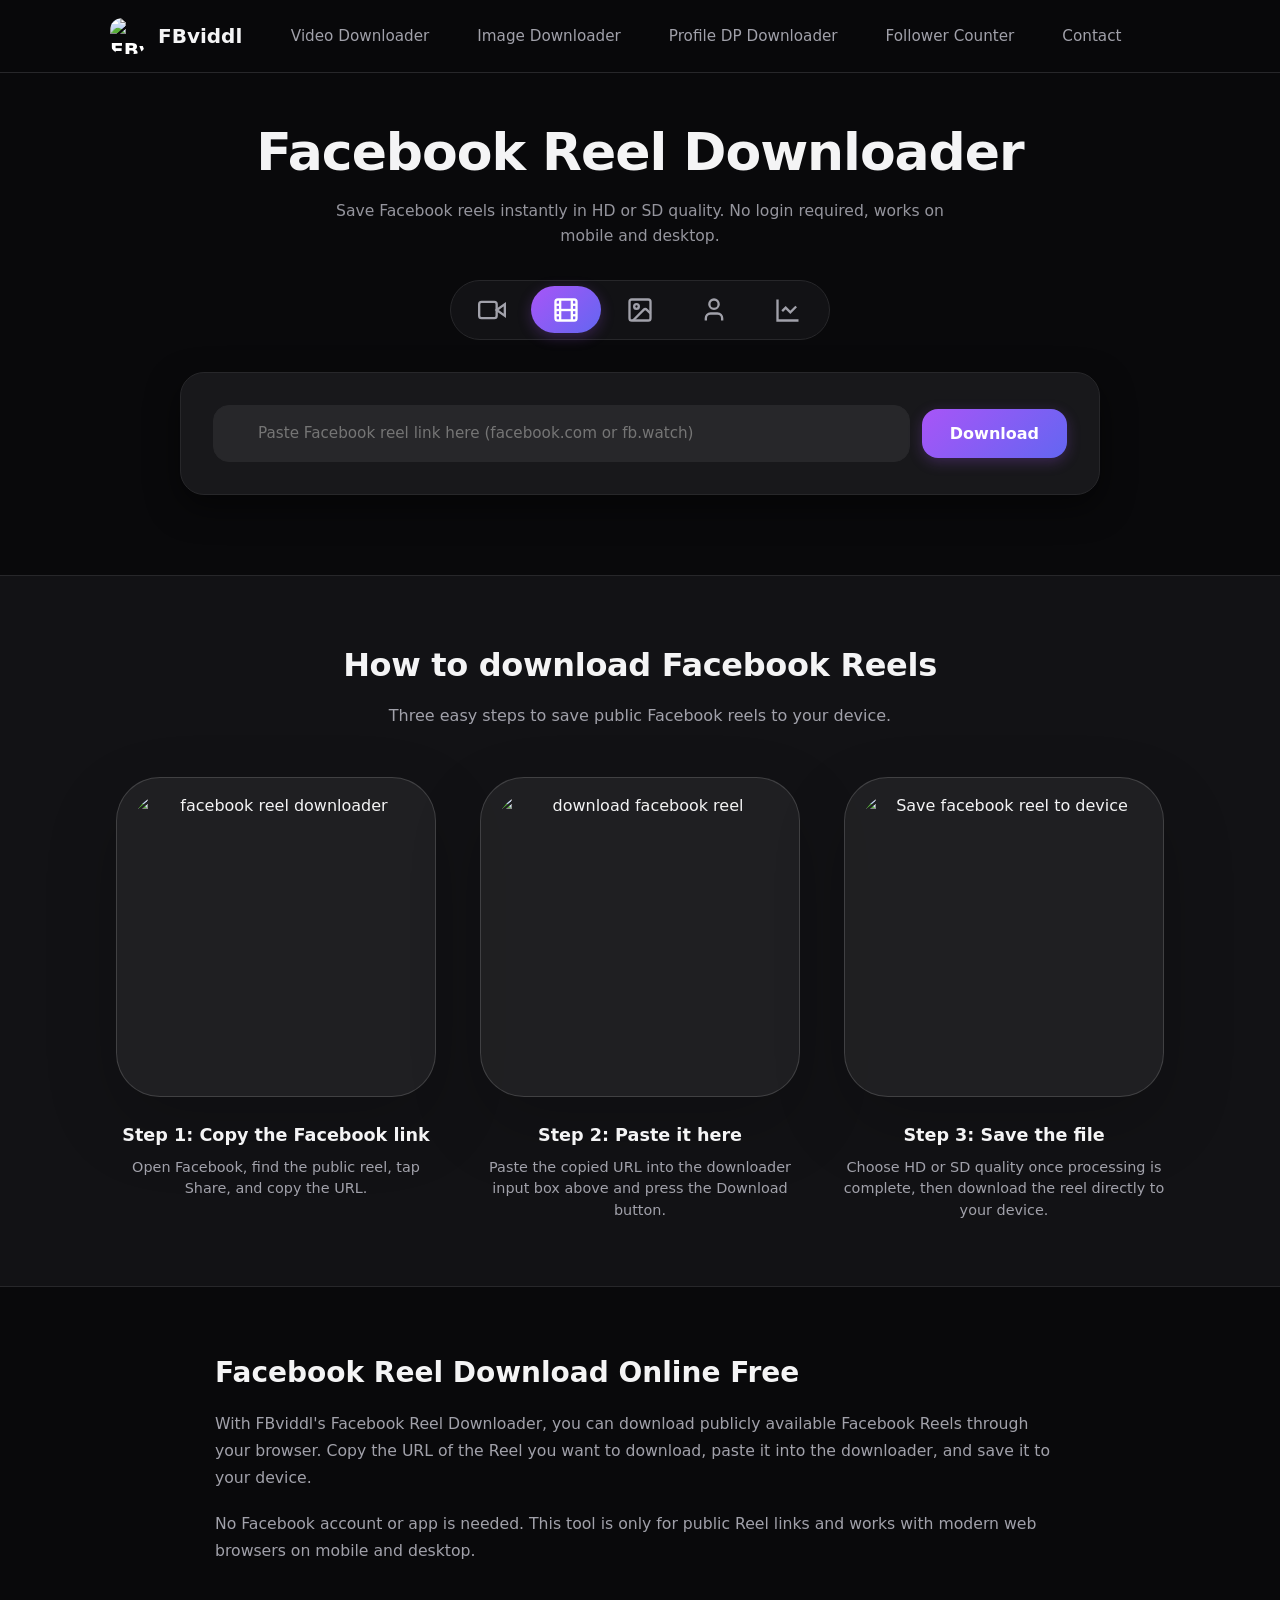
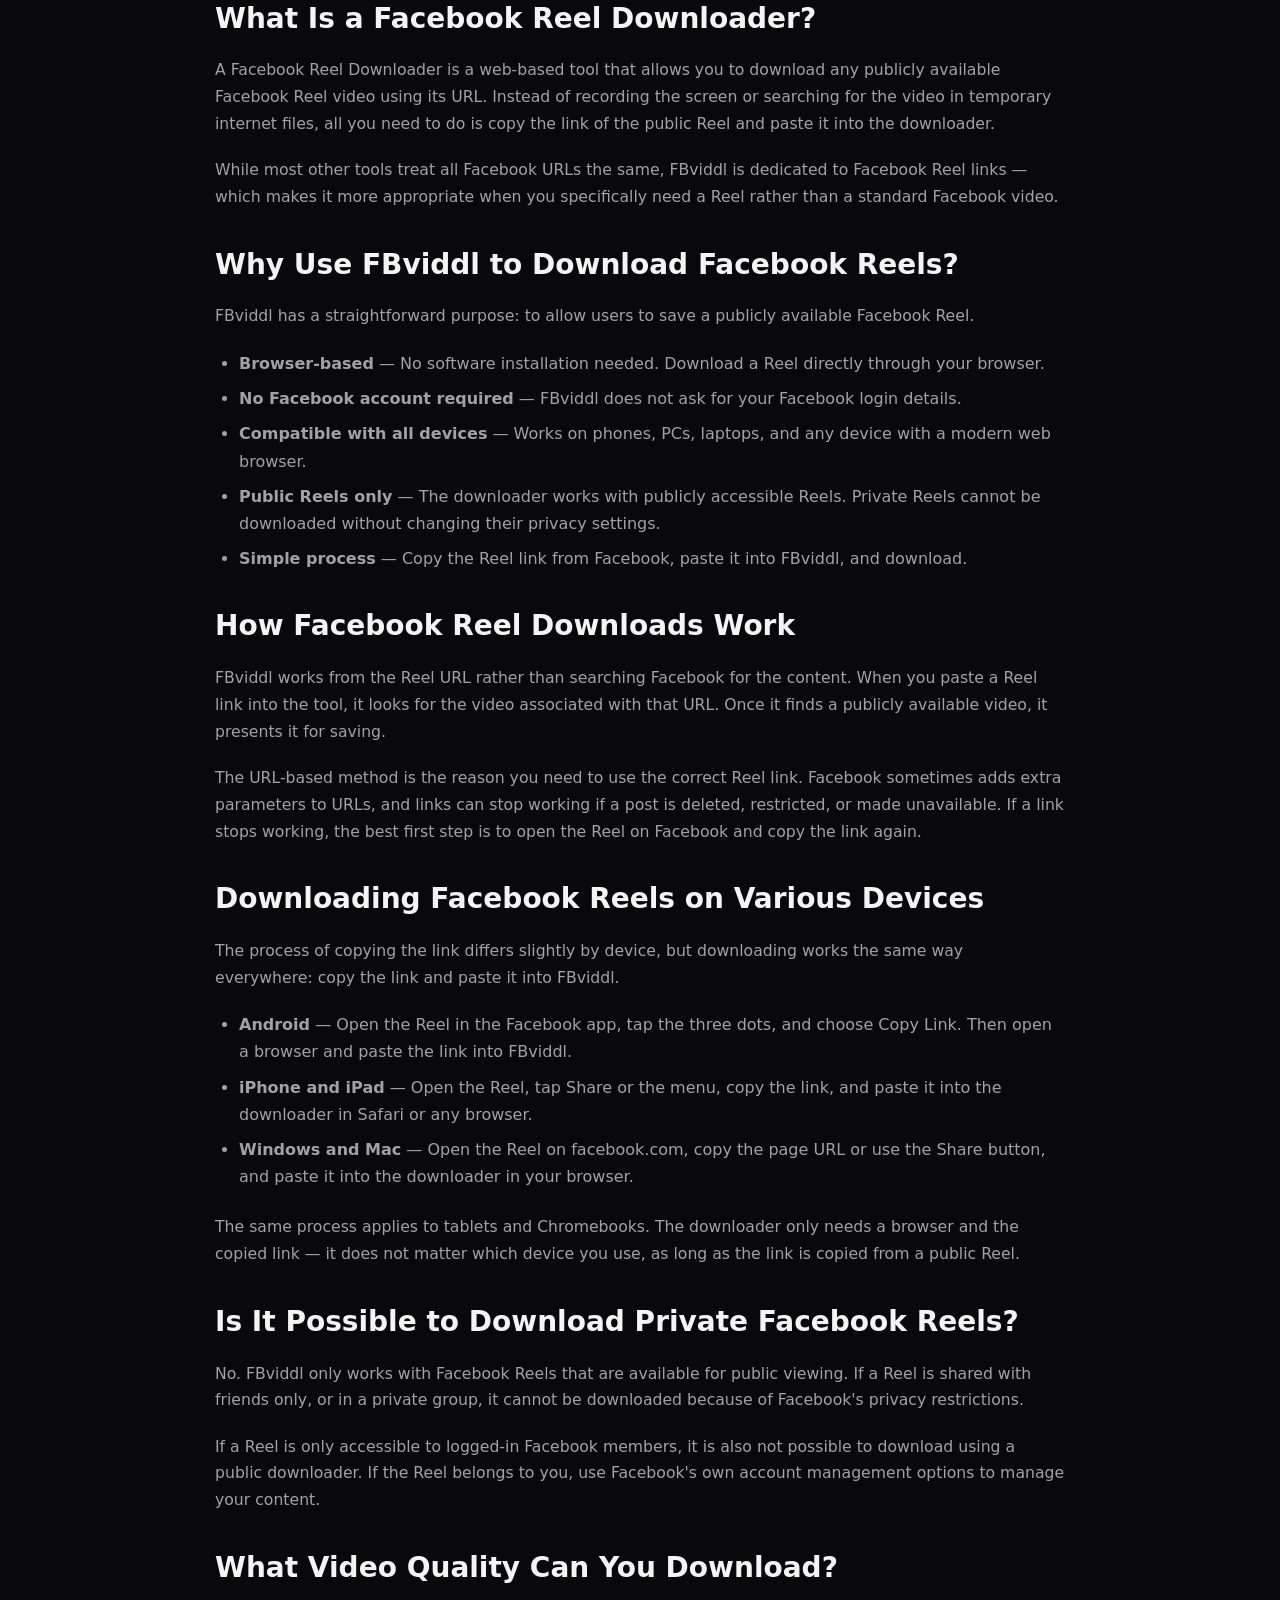
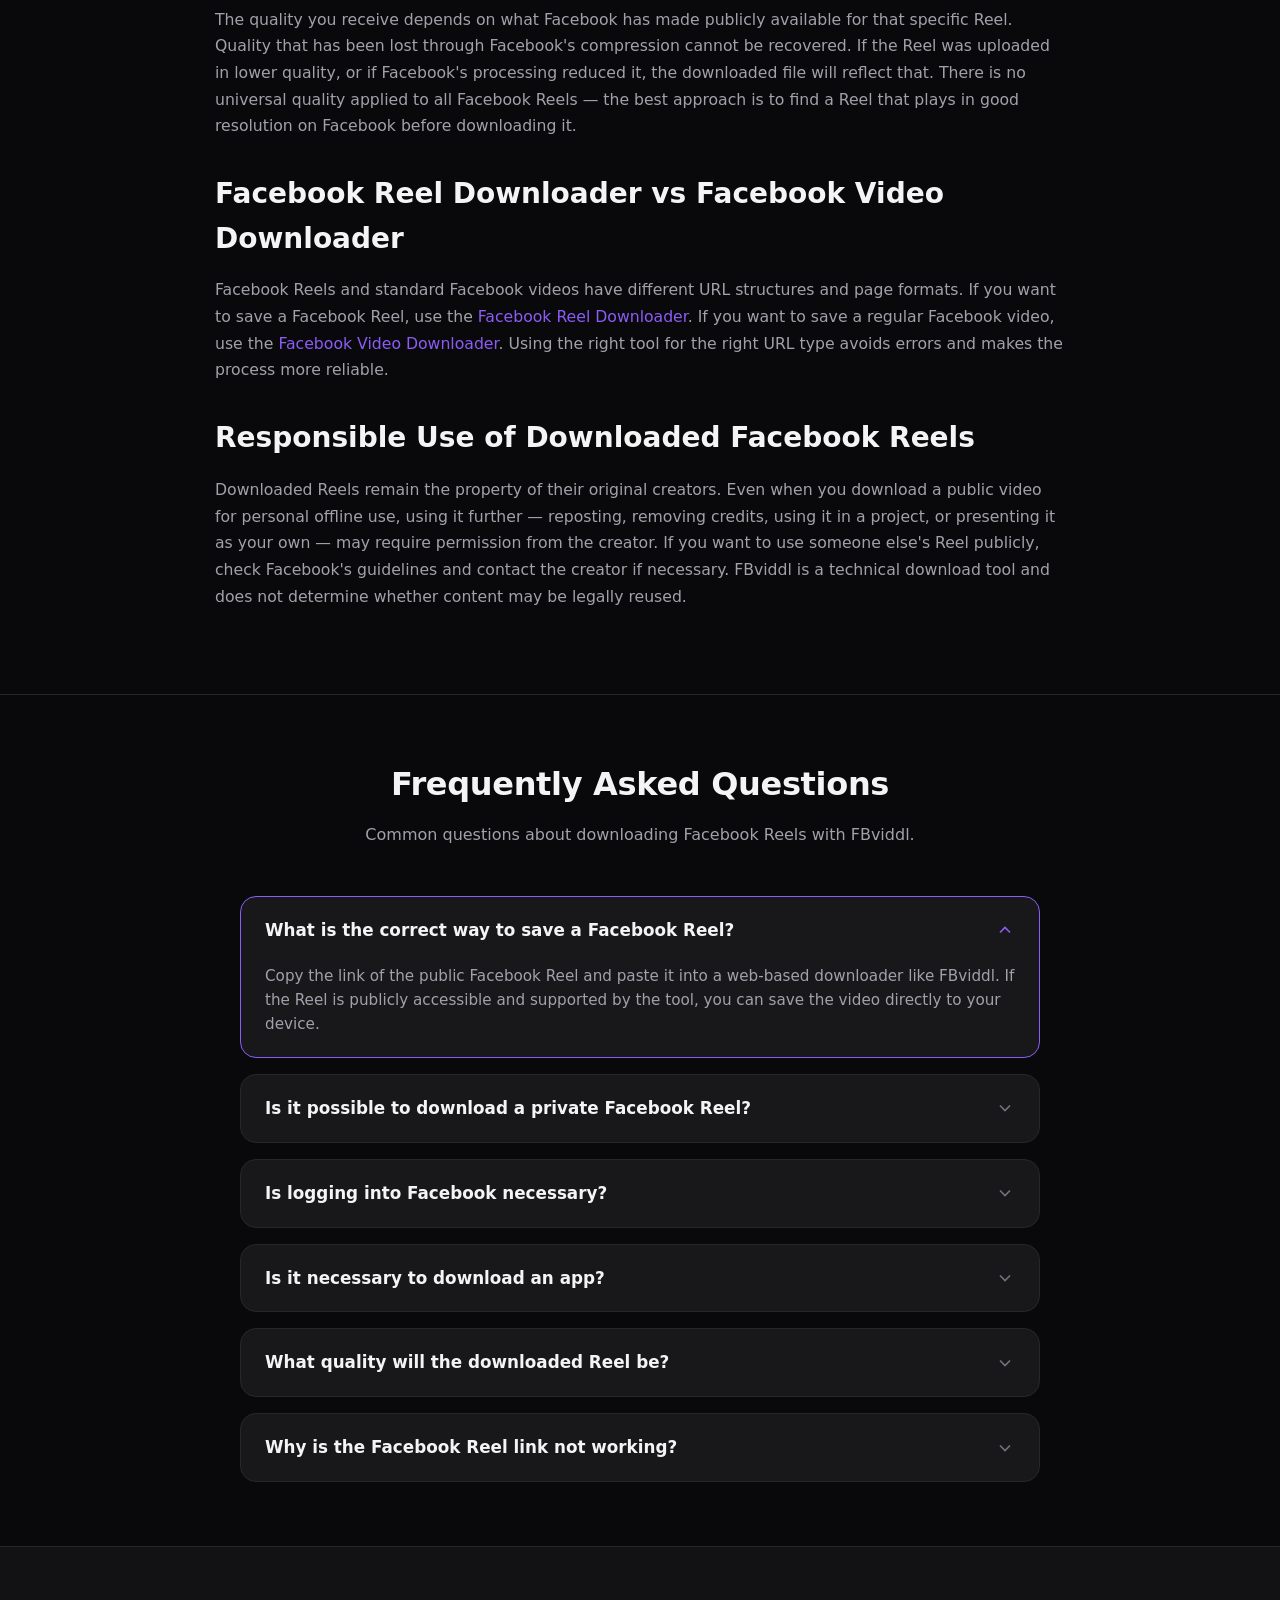
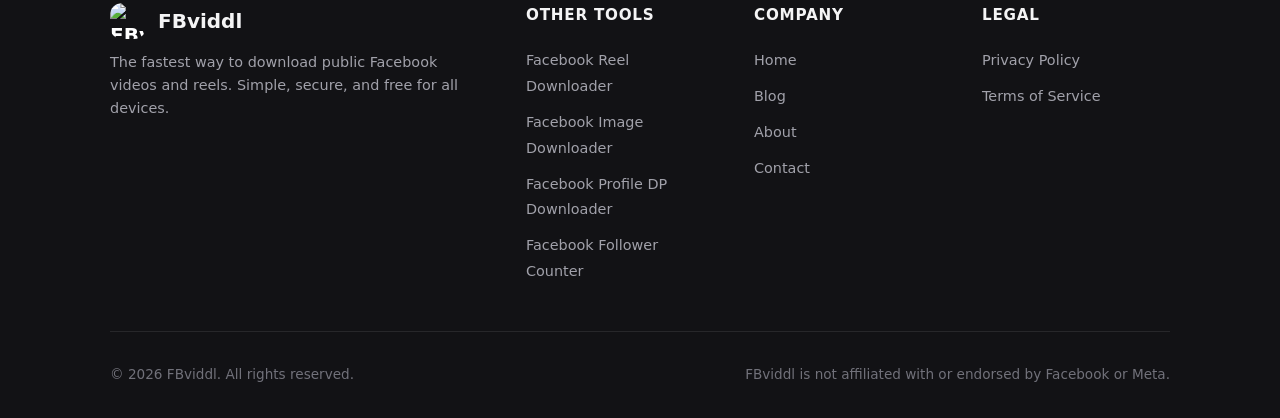
==== index.html @ ac467fea "Rename facebook-reel-downloader.html to index.html" ====
<!DOCTYPE html>
<html lang="en">
<head>
<meta charset="UTF-8">
<meta name="viewport" content="width=device-width, initial-scale=1.0">

<!-- Primary SEO -->
<title>Facebook Reel Downloader – Download Facebook Reels Online</title>
<meta name="description" content="Download public Facebook Reels online with FBviddl. Paste a Reel link, preview the available video, and save it directly from your browser. No app or Facebook login required.">
<meta name="author" content="Romit Kr Yadav">
<meta name="robots" content="index, follow, max-image-preview:large, max-video-preview:-1, max-snippet:-1">
<meta name="application-name" content="FBviddl">
<meta name="theme-color" content="#4f46e5">

<!-- Open Graph -->
<meta property="og:type" content="website">
<meta property="og:url" content="https://reel.fbviddl.com">
<meta property="og:title" content="Facebook Reel Downloader – Download Facebook Reels Online">
<meta property="og:description" content="Download public Facebook Reels online with FBviddl. Paste a Reel link, preview the available video, and save it directly from your browser. No app or Facebook login required.">
<meta property="og:site_name" content="FBviddl">
<meta property="og:image" content="https://fbviddl.com/og-image.jpg">
<meta property="og:image:width" content="1200">
<meta property="og:image:height" content="630">
<meta property="og:image:alt" content="FBviddl - Facebook Reel Downloader">
<meta property="og:locale" content="en_US">

<!-- Twitter Card -->
<meta name="twitter:card" content="summary_large_image">
<meta name="twitter:site" content="@fbviddl">
<meta name="twitter:url" content="https://reel.fbviddl.com">
<meta name="twitter:title" content="Facebook Reel Downloader – Download Facebook Reels Online">
<meta name="twitter:description" content="Download public Facebook Reels online with FBviddl. Paste a Reel link, preview the available video, and save it directly from your browser. No app or Facebook login required.">
<meta name="twitter:image" content="https://fbviddl.com/og-image.jpg">
<meta name="twitter:image:alt" content="FBviddl - Facebook Reel Downloader">

<!-- Canonical & Language -->
<link rel="canonical" href="https://reel.fbviddl.com">
<link rel="alternate" hreflang="en" href="https://reel.fbviddl.com">
<link rel="alternate" hreflang="x-default" href="https://reel.fbviddl.com">

<!-- Favicon -->
<link rel="icon" type="image/png" href="https://fbviddl.com/favicon.png">
<link rel="apple-touch-icon" href="https://fbviddl.com/favicon.png">

<!-- Critical CSS -->
<link rel="preload" href="/romitfv.css" as="style">
<link rel="stylesheet" href="/romitfv.css">

<!-- Google tag (gtag.js) -->
<script async src="https://www.googletagmanager.com/gtag/js?id=G-W41DHLVD6E"></script>
<script>
  window.dataLayer = window.dataLayer || [];
  function gtag(){dataLayer.push(arguments);}
  gtag('js', new Date());

  gtag('config', 'G-W41DHLVD6E');
</script>

<!-- Structured Data -->
<script type="application/ld+json">
{
  "@context": "https://schema.org",
  "@graph": [
    {
      "@type": "Organization",
      "@id": "https://fbviddl.com/#organization",
      "name": "FBviddl",
      "url": "https://fbviddl.com/",
      "logo": {
        "@type": "ImageObject",
        "url": "https://fbviddl.com/favicon.png",
        "width": 512,
        "height": 512
      }
    },
    {
      "@type": "WebPage",
      "@id": "https://fbviddl.com/facebook-reel-downloader#webpage",
      "url": "https://fbviddl.com/facebook-reel-downloader",
      "name": "Facebook Reel Downloader - Save FB Reels Free in HD | FBviddl",
      "description": "Download Facebook reels in HD or SD quality instantly with FBviddl. Free online Facebook reel downloader — no login, no app.",
      "isPartOf": { "@id": "https://fbviddl.com/#website" },
      "inLanguage": "en-US",
      "breadcrumb": { "@id": "https://fbviddl.com/facebook-reel-downloader#breadcrumb" }
    },
    {
      "@type": "BreadcrumbList",
      "@id": "https://fbviddl.com/facebook-reel-downloader#breadcrumb",
      "itemListElement": [
        { "@type": "ListItem", "position": 1, "name": "Home", "item": "https://fbviddl.com/" },
        { "@type": "ListItem", "position": 2, "name": "Facebook Reel Downloader", "item": "https://fbviddl.com/facebook-reel-downloader" }
      ]
    }
  ]
}
</script>
<script type="application/ld+json">
{
  "@context": "https://schema.org",
  "@type": "HowTo",
  "@id": "https://fbviddl.com/facebook-reel-downloader#howto",
  "url": "https://fbviddl.com/facebook-reel-downloader#howitworks",
  "mainEntityOfPage": { "@id": "https://fbviddl.com/facebook-reel-downloader#webpage" },
  "name": "How to download Facebook Reels",
  "description": "Three easy steps to save public Facebook reels to your device.",
  "totalTime": "PT1M",
  "estimatedCost": { "@type": "MonetaryAmount", "currency": "USD", "value": "0" },
  "supply": [{ "@type": "HowToSupply", "name": "Public Facebook Reel URL" }],
  "tool": [{ "@type": "HowToTool", "name": "FBviddl.com", "url": "https://fbviddl.com/facebook-reel-downloader" }],
  "step": [
    { "@type": "HowToStep", "position": 1, "name": "Copy the Facebook link", "text": "Open Facebook, find the public reel, tap Share, and copy the URL." },
    { "@type": "HowToStep", "position": 2, "name": "Paste it here", "text": "Paste the copied URL into the downloader input box above and press the Download button." },
    { "@type": "HowToStep", "position": 3, "name": "Save the file", "text": "Choose HD or SD quality once processing is complete, then download the reel directly to your device." }
  ]
}
</script>
<script type="application/ld+json">
{
  "@context": "https://schema.org",
  "@type": "FAQPage",
  "mainEntity": [
    { "@type": "Question", "name": "What is the correct way to save a Facebook Reel?", "acceptedAnswer": { "@type": "Answer", "text": "Copy the link of the public Facebook Reel and paste it into a web-based downloader like FBviddl. If the Reel is publicly accessible and supported by the tool, you can save the video directly to your device." } },
    { "@type": "Question", "name": "Is it possible to download a private Facebook Reel?", "acceptedAnswer": { "@type": "Answer", "text": "No. FBviddl is only designed for publicly viewable Reels and does not circumvent Facebook's privacy restrictions." } },
    { "@type": "Question", "name": "Is logging into Facebook necessary?", "acceptedAnswer": { "@type": "Answer", "text": "No. You are not required to provide your Facebook login details. The downloader works from the Reel URL alone." } },
    { "@type": "Question", "name": "Is it necessary to download an app?", "acceptedAnswer": { "@type": "Answer", "text": "No. FBviddl works entirely in a web browser. No separate app is required." } },
    { "@type": "Question", "name": "What quality will the downloaded Reel be?", "acceptedAnswer": { "@type": "Answer", "text": "Quality depends on what Facebook has made publicly available for that specific Reel. If quality was lost through compression, the downloader cannot restore it." } },
    { "@type": "Question", "name": "Why is the Facebook Reel link not working?", "acceptedAnswer": { "@type": "Answer", "text": "Make sure the link has been copied accurately and that the Reel is still publicly available. If the Reel has been deleted, made private, or restricted, it cannot be downloaded." } }
  ]
}
</script>
</head>
<body>

  <header class="header" id="siteHeader" role="banner">
    <div class="container header-inner">
      <a href="https://fbviddl.com/" class="logo" aria-label="FBviddl - Home"><img src="https://fbviddl.com/fbviddl-logo.png" alt="FBviddl Logo" class="logo-icon" width="36" height="36" loading="eager">FBviddl</a>
      <nav class="nav-desktop" role="navigation" aria-label="Primary Navigation">
        <a href="https://fbviddl.com/" class="nav-link">Video Downloader</a>
        <a href="https://image.fbviddl.com" class="nav-link">Image Downloader</a>
        <a href="https://dp.fbviddl.com" class="nav-link">Profile DP Downloader</a>
        <a href="https://follower.fbviddl.com" class="nav-link">Follower Counter</a>
        <a href="https://fbviddl.com/contact" class="nav-link">Contact</a>
      </nav>
      <div class="header-actions">
        <button class="hamburger-btn" id="hamburgerBtn" aria-label="Toggle mobile menu" aria-expanded="false" aria-controls="mobileNav">
          <svg xmlns="http://www.w3.org/2000/svg" width="24" height="24" fill="none" stroke="currentColor" stroke-width="2" aria-hidden="true"><line x1="4" x2="20" y1="12" y2="12"/><line x1="4" x2="20" y1="6" y2="6"/><line x1="4" x2="20" y1="18" y2="18"/></svg>
        </button>
      </div>
    </div>
  </header>

  <nav class="mobile-nav" id="mobileNav" role="navigation" aria-label="Mobile Navigation" hidden>
    <a href="https://fbviddl.com/" class="nav-link">Video Downloader</a>
    <a href="https://reel.fbviddl.com" class="nav-link">Reel Downloader</a>
    <a href="https://image.fbviddl.com" class="nav-link">Image Downloader</a>
    <a href="https://dp.fbviddl.com" class="nav-link">Profile DP Downloader</a>
    <a href="https://follower.fbviddl.com" class="nav-link">Follower Counter </a>
    <a href="https://fbviddl.com/blog" class="nav-link">Blog</a>
    <a href="https://fbviddl.com/about" class="nav-link">About</a>
    <a href="https://fbviddl.com/contact" class="nav-link">Contact</a>
  </nav>

  <main id="mainContent">
    <section class="hero-section" id="downloader" aria-labelledby="heroHeading">
      <div class="container">
        <div class="hero-copy">
          <h1 class="hero-title" id="heroHeading">Facebook Reel Downloader</h1>
          <p class="hero-subtitle hero-subtitle-sm">Save Facebook reels instantly in HD or SD quality. No login required, works on mobile and desktop.</p>
        </div>

        <div class="tool-tabs" id="toolTabs" role="tablist" aria-label="Downloader Tools">
          <a href="https://fbviddl.com/" class="tool-tab" id="toolVideoTab" role="tab" aria-selected="false" aria-label="Video Downloader">
            <svg xmlns="http://www.w3.org/2000/svg" width="30" height="28" viewBox="0 0 24 24" fill="none" stroke="currentColor" stroke-width="2" aria-hidden="true"><polygon points="23 7 16 12 23 17 23 7"/><rect width="15" height="14" x="1" y="5" rx="2" ry="2"/></svg>
          </a>
          <a href="https://reel.fbviddl.com" class="tool-tab active" id="toolReelTab" role="tab" aria-selected="true" aria-current="page" aria-label="Reel Downloader">
            <svg xmlns="http://www.w3.org/2000/svg" width="30" height="28" viewBox="0 0 24 24" fill="none" stroke="currentColor" stroke-width="2" aria-hidden="true"><rect width="18" height="18" x="3" y="3" rx="2" ry="2"/><path d="M7 3v18"/><path d="M3 7.5h4"/><path d="M3 12h18"/><path d="M3 16.5h4"/><path d="M17 3v18"/><path d="M17 7.5h4"/><path d="M17 16.5h4"/></svg>
          </a>
          <a href="https://image.fbviddl.com" class="tool-tab" id="toolImageTab" role="tab" aria-selected="false" aria-label="Image Downloader">
            <svg xmlns="http://www.w3.org/2000/svg" width="30" height="28" viewBox="0 0 24 24" fill="none" stroke="currentColor" stroke-width="2" aria-hidden="true"><rect width="18" height="18" x="3" y="3" rx="2" ry="2"/><circle cx="9" cy="9" r="2"/><path d="m21 15-3.086-3.086a2 2 0 0 0-2.828 0L6 21"/></svg>
          </a>
          <a href="https://dp.fbviddl.com" class="tool-tab" id="toolDpTab" role="tab" aria-selected="false" aria-label="Profile DP Downloader">
            <svg xmlns="http://www.w3.org/2000/svg" width="30" height="28" viewBox="0 0 24 24" fill="none" stroke="currentColor" stroke-width="2" aria-hidden="true"><path d="M19 21v-2a4 4 0 0 0-4-4H9a4 4 0 0 0-4 4v2"/><circle cx="12" cy="7" r="4"/></svg>
          </a>
          <a href="https://follower.fbviddl.com" class="tool-tab" id="toolGrowthTab" role="tab" aria-selected="false" aria-label="Follower Counter">
            <svg xmlns="http://www.w3.org/2000/svg" width="30" height="28" viewBox="0 0 24 24" fill="none" stroke="currentColor" stroke-width="2" aria-hidden="true"><path d="M3 3v18h18"/><path d="m19 9-5 5-4-4-3 3"/></svg>
          </a>
        </div>

        <div class="downloader-card" aria-label="Facebook Reel Downloader Form">
          <form id="downloadForm" class="url-form">
            <div class="input-group">
              <input type="url" id="videoUrl" class="url-input" name="facebookUrl" placeholder="Paste Facebook reel link here (facebook.com or fb.watch)" autocomplete="off" required>
              <button type="submit" class="btn-primary" id="submitBtn" aria-label="Download Facebook reel">
                <span id="btnText">Download</span>
                <span id="btnLoader" class="btn-loader" aria-hidden="true" hidden></span>
              </button>
            </div>
          </form>

          <div class="loading-box" id="loadingBox" role="status" aria-live="polite" aria-busy="true" hidden>
            <div class="spinner" role="presentation"></div>
            <div class="loading-status">Processing Facebook link...</div>
            <div class="loading-subtext">Extracting reel and preparing download options</div>
          </div>

          <div id="errorMessage" class="error-box hidden" role="alert" aria-live="assertive">
            <div class="error-content">
              <h4 class="error-title">Unable to download</h4>
              <p id="errorText">Please paste a valid Facebook reel link.</p>
            </div>
          </div>

          <div id="resultSection" class="result-box hidden" role="region" aria-live="polite" hidden>
            <div class="result-header">
              <span class="result-type-badge">Reel preview</span>
            </div>
            <div class="media-preview-container">
              <video id="videoPreview" controls>
                <source id="videoSource" src="" type="video/mp4">
                Your browser does not support the video tag.
              </video>
            </div>
            <div class="quality-options" aria-label="Available quality options">
              <a id="hdDownload" href="#" download="facebook-reel-hd.mp4" class="pill pill-primary hidden">Download HD</a>
              <a id="sdDownload" href="#" download="facebook-reel-sd.mp4" class="pill pill-secondary hidden">Download SD</a>
            </div>
          </div>
        </div>
      </div>
    </section>

    <section class="steps-section" id="howitworks" aria-labelledby="stepsHeading">
      <div class="container">
        <div class="section-header">
          <h2 class="section-title" id="stepsHeading">How to download Facebook Reels</h2>
          <p class="section-subtitle">Three easy steps to save public Facebook reels to your device.</p>
        </div>
        <div class="steps-grid">
          <article class="step-card">
            <div class="step-icon"><img src="https://fbviddl.com/media/download-facebook-reel.jpg" loading="lazy" decoding="async" width="60" height="60" alt="facebook reel downloader"></div>
            <h3>Step 1: Copy the Facebook link</h3>
            <p>Open Facebook, find the public reel, tap Share, and copy the URL.</p>
          </article>
          <article class="step-card">
            <div class="step-icon"><img src="https://fbviddl.com/media/facebook-reel-downloader.jpg" loading="lazy" decoding="async" width="60" height="60" alt="download facebook reel"></div>
            <h3>Step 2: Paste it here</h3>
            <p>Paste the copied URL into the downloader input box above and press the Download button.</p>
          </article>
          <article class="step-card">
            <div class="step-icon"><img src="https://fbviddl.com/media/fb-reel-download.jpg" loading="lazy" decoding="async" width="60" height="60" alt="Save facebook reel to device"></div>
            <h3>Step 3: Save the file</h3>
            <p>Choose HD or SD quality once processing is complete, then download the reel directly to your device.</p>
          </article>
        </div>
      </div>
    </section>

    <section class="info-section" aria-labelledby="infoHeading">
      <div class="container">
        <article class="info-content">

          <h2 id="infoHeading">Facebook Reel Download Online Free</h2>
          <p>With FBviddl's Facebook Reel Downloader, you can download publicly available Facebook Reels through your browser. Copy the URL of the Reel you want to download, paste it into the downloader, and save it to your device.</p>
          <p>No Facebook account or app is needed. This tool is only for public Reel links and works with modern web browsers on mobile and desktop.</p>

          <h2>What Is a Facebook Reel Downloader?</h2>
          <p>A Facebook Reel Downloader is a web-based tool that allows you to download any publicly available Facebook Reel video using its URL. Instead of recording the screen or searching for the video in temporary internet files, all you need to do is copy the link of the public Reel and paste it into the downloader.</p>
          <p>While most other tools treat all Facebook URLs the same, FBviddl is dedicated to Facebook Reel links — which makes it more appropriate when you specifically need a Reel rather than a standard Facebook video.</p>

          <h2>Why Use FBviddl to Download Facebook Reels?</h2>
          <p>FBviddl has a straightforward purpose: to allow users to save a publicly available Facebook Reel.</p>
          <ul>
            <li><strong>Browser-based</strong> — No software installation needed. Download a Reel directly through your browser.</li>
            <li><strong>No Facebook account required</strong> — FBviddl does not ask for your Facebook login details.</li>
            <li><strong>Compatible with all devices</strong> — Works on phones, PCs, laptops, and any device with a modern web browser.</li>
            <li><strong>Public Reels only</strong> — The downloader works with publicly accessible Reels. Private Reels cannot be downloaded without changing their privacy settings.</li>
            <li><strong>Simple process</strong> — Copy the Reel link from Facebook, paste it into FBviddl, and download.</li>
          </ul>

          <h2>How Facebook Reel Downloads Work</h2>
          <p>FBviddl works from the Reel URL rather than searching Facebook for the content. When you paste a Reel link into the tool, it looks for the video associated with that URL. Once it finds a publicly available video, it presents it for saving.</p>
          <p>The URL-based method is the reason you need to use the correct Reel link. Facebook sometimes adds extra parameters to URLs, and links can stop working if a post is deleted, restricted, or made unavailable. If a link stops working, the best first step is to open the Reel on Facebook and copy the link again.</p>

          <h2>Downloading Facebook Reels on Various Devices</h2>
          <p>The process of copying the link differs slightly by device, but downloading works the same way everywhere: copy the link and paste it into FBviddl.</p>
          <ul>
            <li><strong>Android</strong> — Open the Reel in the Facebook app, tap the three dots, and choose Copy Link. Then open a browser and paste the link into FBviddl.</li>
            <li><strong>iPhone and iPad</strong> — Open the Reel, tap Share or the menu, copy the link, and paste it into the downloader in Safari or any browser.</li>
            <li><strong>Windows and Mac</strong> — Open the Reel on facebook.com, copy the page URL or use the Share button, and paste it into the downloader in your browser.</li>
          </ul>
          <p>The same process applies to tablets and Chromebooks. The downloader only needs a browser and the copied link — it does not matter which device you use, as long as the link is copied from a public Reel.</p>

          <h2>Is It Possible to Download Private Facebook Reels?</h2>
          <p>No. FBviddl only works with Facebook Reels that are available for public viewing. If a Reel is shared with friends only, or in a private group, it cannot be downloaded because of Facebook's privacy restrictions.</p>
          <p>If a Reel is only accessible to logged-in Facebook members, it is also not possible to download using a public downloader. If the Reel belongs to you, use Facebook's own account management options to manage your content.</p>

          <h2>What Video Quality Can You Download?</h2>
          <p>The quality you receive depends on what Facebook has made publicly available for that specific Reel. Quality that has been lost through Facebook's compression cannot be recovered. If the Reel was uploaded in lower quality, or if Facebook's processing reduced it, the downloaded file will reflect that. There is no universal quality applied to all Facebook Reels — the best approach is to find a Reel that plays in good resolution on Facebook before downloading it.</p>

          <h2>Facebook Reel Downloader vs Facebook Video Downloader</h2>
          <p>Facebook Reels and standard Facebook videos have different URL structures and page formats. If you want to save a Facebook Reel, use the <a href="https://reel.fbviddl.com">Facebook Reel Downloader</a>. If you want to save a regular Facebook video, use the <a href="/">Facebook Video Downloader</a>. Using the right tool for the right URL type avoids errors and makes the process more reliable.</p>

          <h2>Responsible Use of Downloaded Facebook Reels</h2>
          <p>Downloaded Reels remain the property of their original creators. Even when you download a public video for personal offline use, using it further — reposting, removing credits, using it in a project, or presenting it as your own — may require permission from the creator. If you want to use someone else's Reel publicly, check Facebook's guidelines and contact the creator if necessary. FBviddl is a technical download tool and does not determine whether content may be legally reused.</p>
 </article>
      </div>
    </section>
 <section class="faq-section" id="faq" aria-labelledby="faqHeading">
      <div class="container">
        <div class="section-header">
          <h2 class="section-title" id="faqHeading">Frequently Asked Questions</h2>
          <p class="section-subtitle">Common questions about downloading Facebook Reels with FBviddl.</p>
        </div>
        <div class="faq-list" role="list">

          <div class="faq-item active" role="listitem">
            <button type="button" class="faq-question" aria-expanded="true" aria-controls="faqAnswer1">
              <span>What is the correct way to save a Facebook Reel?</span>
              <svg class="faq-icon" aria-hidden="true" xmlns="http://www.w3.org/2000/svg" viewBox="0 0 24 24" fill="none" stroke="currentColor" stroke-width="2"><polyline points="6 9 12 15 18 9"/></svg>
            </button>
            <div id="faqAnswer1" class="faq-answer" role="region">
              <p>Copy the link of the public Facebook Reel and paste it into a web-based downloader like FBviddl. If the Reel is publicly accessible and supported by the tool, you can save the video directly to your device.</p>
            </div>
          </div>

          <div class="faq-item" role="listitem">
            <button type="button" class="faq-question" aria-expanded="false" aria-controls="faqAnswer2">
              <span>Is it possible to download a private Facebook Reel?</span>
              <svg class="faq-icon" aria-hidden="true" xmlns="http://www.w3.org/2000/svg" viewBox="0 0 24 24" fill="none" stroke="currentColor" stroke-width="2"><polyline points="6 9 12 15 18 9"/></svg>
            </button>
            <div id="faqAnswer2" class="faq-answer" role="region" hidden>
              <p>No. FBviddl is only designed for publicly viewable Reels and does not circumvent Facebook's privacy restrictions.</p>
            </div>
          </div>

          <div class="faq-item" role="listitem">
            <button type="button" class="faq-question" aria-expanded="false" aria-controls="faqAnswer3">
              <span>Is logging into Facebook necessary?</span>
              <svg class="faq-icon" aria-hidden="true" xmlns="http://www.w3.org/2000/svg" viewBox="0 0 24 24" fill="none" stroke="currentColor" stroke-width="2"><polyline points="6 9 12 15 18 9"/></svg>
            </button>
            <div id="faqAnswer3" class="faq-answer" role="region" hidden>
              <p>No. You are not required to provide your Facebook login details. The downloader works from the Reel URL alone.</p>
            </div>
          </div>

          <div class="faq-item" role="listitem">
            <button type="button" class="faq-question" aria-expanded="false" aria-controls="faqAnswer4">
              <span>Is it necessary to download an app?</span>
              <svg class="faq-icon" aria-hidden="true" xmlns="http://www.w3.org/2000/svg" viewBox="0 0 24 24" fill="none" stroke="currentColor" stroke-width="2"><polyline points="6 9 12 15 18 9"/></svg>
            </button>
            <div id="faqAnswer4" class="faq-answer" role="region" hidden>
              <p>No. FBviddl works entirely in a web browser. No separate app is required.</p>
            </div>
          </div>

          <div class="faq-item" role="listitem">
            <button type="button" class="faq-question" aria-expanded="false" aria-controls="faqAnswer5">
              <span>What quality will the downloaded Reel be?</span>
              <svg class="faq-icon" aria-hidden="true" xmlns="http://www.w3.org/2000/svg" viewBox="0 0 24 24" fill="none" stroke="currentColor" stroke-width="2"><polyline points="6 9 12 15 18 9"/></svg>
            </button>
            <div id="faqAnswer5" class="faq-answer" role="region" hidden>
              <p>Quality depends on what Facebook has made publicly available for that specific Reel. If quality was lost through compression, the downloader cannot restore it.</p>
            </div>
          </div>

          <div class="faq-item" role="listitem">
            <button type="button" class="faq-question" aria-expanded="false" aria-controls="faqAnswer6">
              <span>Why is the Facebook Reel link not working?</span>
              <svg class="faq-icon" aria-hidden="true" xmlns="http://www.w3.org/2000/svg" viewBox="0 0 24 24" fill="none" stroke="currentColor" stroke-width="2"><polyline points="6 9 12 15 18 9"/></svg>
            </button>
            <div id="faqAnswer6" class="faq-answer" role="region" hidden>
              <p>Make sure the link has been copied accurately and that the Reel is still publicly available. If the Reel has been deleted, made private, or restricted, it cannot be downloaded.</p>
            </div>
          </div>

        </div>
      </div>
    </section>
  </main>

  <div id="scrollNotification" class="scroll-notification hidden" aria-hidden="true">
    <button id="scrollToTop" class="scroll-top-btn" aria-label="Scroll back to top">
      <svg xmlns="http://www.w3.org/2000/svg" width="20" height="20" viewBox="0 0 24 24" fill="none" stroke="currentColor" stroke-width="2" aria-hidden="true"><polyline points="18 15 12 9 6 15"/></svg>
    </button>
  </div>

  <footer class="footer" role="contentinfo">
    <div class="container">
      <div class="footer-grid">
        <div class="footer-col">
          <a href="https://fbviddl.com/" class="logo" aria-label="FBviddl Home"><img src="https://fbviddl.com/fbviddl-logo.png" alt="FBviddl Logo" class="logo-icon" width="36" height="36" loading="lazy">FBviddl</a>
          <p>The fastest way to download public Facebook videos and reels. Simple, secure, and free for all devices.</p>
        </div>
        <div class="footer-col">
          <h4>Other Tools</h4>
          <ul class="footer-links">
            <li><a href="https://reel.fbviddl.com">Facebook Reel Downloader</a></li>
            <li><a href="https://image.fbviddl.com">Facebook Image Downloader</a></li>
            <li><a href="https://dp.fbviddl.com">Facebook Profile DP Downloader</a></li>
            <li><a href="https://follower.fbviddl.com">Facebook Follower Counter</a></li>
          </ul>
</div>



        <div class="footer-col">
          <h4>Company</h4>
          <ul class="footer-links">
            <li><a href="https://fbviddl.com/">Home</a></li>
            <li><a href="https://fbviddl.com/blog">Blog</a></li>
            <li><a href="https://fbviddl.com/about">About</a></li>
            <li><a href="https://fbviddl.com/contact">Contact</a></li>
          </ul>
        </div>
        <div class="footer-col">
          <h4>Legal</h4>
          <ul class="footer-links">
            <li><a href="https://fbviddl.com/privacy">Privacy Policy</a></li>
            <li><a href="https://fbviddl.com/terms">Terms of Service</a></li>
          </ul>
        </div>
      </div>
      <div class="footer-bottom">
        <div>&copy; 2026 FBviddl. All rights reserved.</div>
        <div>FBviddl is not affiliated with or endorsed by Facebook or Meta.</div>
      </div>
    </div>
  </footer>

  <script src="/indromit.js" defer></script>
</body>
</html>
---- romitfv.css ----
/* ==========================================================================
   Threads Downloader - Modern Responsive CSS System
   Supports Dark Mode (Default) & Light Mode
   ========================================================================== */

/* CSS Variables & Color Palette */
:root {
  /* Colors - Dark Theme (Default) */
  --bg-primary: #09090b;
  --bg-surface: #121215;
  --bg-card: #18181b;
  --bg-card-hover: #222226;
  --bg-input: #27272a;
  
  --text-primary: #f4f4f5;
  --text-secondary: #a1a1aa;
  --text-muted: #71717a;
  
  --accent-primary: #8b5cf6;
  --accent-hover: #7c3aed;
  --accent-light: rgba(139, 92, 246, 0.15);
  --accent-gradient: linear-gradient(135deg, #a855f7 0%, #6366f1 100%);
  --accent-glow: rgba(168, 85, 247, 0.25);
  
  --border-color: #27272a;
  --border-hover: #3f3f46;
  --shadow-color: rgba(0, 0, 0, 0.5);
  
  --success-bg: rgba(16, 185, 129, 0.12);
  --success-text: #34d399;
  --error-bg: rgba(239, 68, 68, 0.12);
  --error-text: #f87171;
  --warning-bg: rgba(245, 158, 11, 0.12);
  --warning-text: #fbbf24;

  /* Typography */
  --font-sans: system-ui, -apple-system, BlinkMacSystemFont, 'Segoe UI', Roboto, Helvetica, Arial, sans-serif;
  
  /* Radii */
  --radius-sm: 8px;
  --radius-md: 12px;
  --radius-lg: 16px;
  --radius-xl: 24px;
  --radius-pill: 9999px;

  /* Transitions */
  --transition-fast: 0.15s ease;
  --transition-normal: 0.25s ease;
  --transition-slow: 0.35s ease;

  /* Containers */
  --container-max: 1100px;
}

/* Light Theme Variables */
[data-theme="light"] {
  --bg-primary: #f8fafc;
  --bg-surface: #ffffff;
  --bg-card: #ffffff;
  --bg-card-hover: #f1f5f9;
  --bg-input: #f1f5f9;
  
  --text-primary: #0f172a;
  --text-secondary: #475569;
  --text-muted: #64748b;
  
  --accent-primary: #7c3aed;
  --accent-hover: #6d28d9;
  --accent-light: rgba(124, 58, 237, 0.08);
  --accent-gradient: linear-gradient(135deg, #7c3aed 0%, #4f46e5 100%);
  --accent-glow: rgba(124, 58, 237, 0.15);
  
  --border-color: #e2e8f0;
  --border-hover: #cbd5e1;
  --shadow-color: rgba(15, 23, 42, 0.08);
  
  --success-bg: #ecfdf5;
  --success-text: #059669;
  --error-bg: #fef2f2;
  --error-text: #dc2626;
  --warning-bg: #fffbeb;
  --warning-text: #d97706;
}

/* Reset & Base Styles */
*, *::before, *::after {
  box-sizing: border-box;
  margin: 0;
  padding: 0;
}

html {
  font-family: var(--font-sans);
  background-color: var(--bg-primary);
  color: var(--text-primary);
  line-height: 1.6;
  scroll-behavior: smooth;
  -webkit-font-smoothing: antialiased;
}

body {
  min-height: 100vh;
  display: flex;
  flex-direction: column;
  background-color: var(--bg-primary);
  color: var(--text-primary);
  transition: background-color var(--transition-normal), color var(--transition-normal);
  overflow-x: hidden;
  position: relative;
}

body::before {
  display: none;
}

a {
  color: var(--accent-primary);
  text-decoration: none;
  transition: color var(--transition-fast);
}

a:hover {
  color: var(--accent-hover);
}

img, video {
  max-width: 100%;
  height: auto;
  display: block;
}

button, input, select, textarea {
  font: inherit;
  color: inherit;
}

button {
  cursor: pointer;
  border: none;
  background: none;
}

/* Layout Containers */
.container {
  width: 100%;
  max-width: var(--container-max);
  margin: 0 auto;
  padding: 0 1.25rem;
}

/* Header & Navigation */
.header {
  position: sticky;
  top: 0;
  z-index: 100;
  background-color: rgba(9, 9, 11, 0.85);
  backdrop-filter: blur(12px);
  -webkit-backdrop-filter: blur(12px);
  border-bottom: 1px solid var(--border-color);
  transition: background-color var(--transition-normal);
}

[data-theme="light"] .header {
  background-color: rgba(248, 250, 252, 0.85);
}

.header-inner {
  display: flex;
  align-items: center;
  justify-content: space-between;
  height: 4.5rem;
}

.logo {
  display: flex;
  align-items: center;
  gap: 0.75rem;
  font-weight: 700;
  font-size: 1.25rem;
  color: var(--text-primary);
  text-decoration: none;
}

.logo-icon {
  width: 2.25rem;
  height: 2.25rem;
  background: var(--accent-gradient);
  border-radius: var(--radius-md);
  display: flex;
  align-items: center;
  justify-content: center;
  color: #ffffff;
  box-shadow: 0 4px 12px var(--accent-glow);
  flex-shrink: 0;
}

.logo img.logo-icon {
  padding: 0;
  object-fit: cover;
  background: transparent;
  box-shadow: none;
}

.logo-icon svg {
  width: 1.35rem;
  height: 1.35rem;
}

.logo-badge {
  font-size: 0.65rem;
  text-transform: uppercase;
  letter-spacing: 0.05em;
  background: var(--accent-light);
  color: var(--accent-primary);
  padding: 0.15rem 0.5rem;
  border-radius: var(--radius-pill);
  font-weight: 600;
}

.nav-desktop {
  display: flex;
  align-items: center;
  gap: 1.5rem;
}

.nav-link {
  color: var(--text-secondary);
  font-weight: 500;
  font-size: 0.95rem;
  padding: 0.5rem 0.75rem;
  border-radius: var(--radius-sm);
  transition: color var(--transition-fast), background-color var(--transition-fast);
}

.nav-link:hover, .nav-link.active {
  color: var(--text-primary);
  background-color: var(--bg-card-hover);
}

.header-actions {
  display: flex;
  align-items: center;
  gap: 0.75rem;
}

.theme-toggle-btn {
  width: 2.5rem;
  height: 2.5rem;
  border-radius: var(--radius-pill);
  background-color: var(--bg-surface);
  border: 1px solid var(--border-color);
  color: var(--text-primary);
  display: flex;
  align-items: center;
  justify-content: center;
  transition: all var(--transition-fast);
}

.theme-toggle-btn:hover {
  background-color: var(--bg-card-hover);
  border-color: var(--border-hover);
  transform: translateY(-1px);
}

.hamburger-btn {
  display: none;
  width: 2.5rem;
  height: 2.5rem;
  border-radius: var(--radius-md);
  background-color: var(--bg-surface);
  border: 1px solid var(--border-color);
  color: var(--text-primary);
  align-items: center;
  justify-content: center;
}

/* Mobile Nav Drawer */
.mobile-nav {
  display: none;
  position: fixed;
  top: 4.5rem;
  left: 0;
  right: 0;
  bottom: 0;
  background-color: var(--bg-primary);
  z-index: 99;
  padding: 1.5rem;
  flex-direction: column;
  gap: 1rem;
  border-top: 1px solid var(--border-color);
  overflow-y: auto;
}

.mobile-nav.open {
  display: flex;
}

.mobile-nav .nav-link {
  font-size: 1.1rem;
  padding: 0.85rem 1rem;
  border-radius: var(--radius-md);
  background-color: var(--bg-surface);
}

/* Hero & Downloader Section */
.hero-section {
  padding: 3rem 0 2rem;
  text-align: center;
}

.hero-pill {
  display: inline-flex;
  align-items: center;
  gap: 0.5rem;
  padding: 0.35rem 1rem;
  border-radius: var(--radius-pill);
  background-color: var(--accent-light);
  color: var(--accent-primary);
  font-size: 0.85rem;
  font-weight: 600;
  margin-bottom: 1.25rem;
  border: 1px solid rgba(139, 92, 246, 0.2);
}

.update-box {
  margin: 2rem auto 0;
  max-width: 780px;
  background: rgba(255,255,255,0.04);
  border: 1px solid rgba(255,255,255,0.12);
  border-radius: var(--radius-xl);
  padding: 1.5rem;
  text-align: left;
  box-shadow: 0 20px 50px rgba(0, 0, 0, 0.18);
  backdrop-filter: blur(16px);
  -webkit-backdrop-filter: blur(16px);
}

.update-box-header {
  display: flex;
  align-items: center;
  gap: 0.85rem;
  margin-bottom: 1rem;
}

.update-icon {
  display: inline-flex;
  align-items: center;
  justify-content: center;
  width: 2.5rem;
  height: 2.5rem;
  border-radius: 50%;
  background: rgba(124, 58, 237, 0.18);
  color: #fff;
  font-size: 1rem;
}

.update-box h2 {
  font-size: 1.1rem;
  margin: 0;
  color: var(--text-primary);
}

.update-items {
  display: grid;
  gap: 1rem;
  max-height: 310px;
  overflow-y: auto;
  padding-right: 0.25rem;
}

.update-items::-webkit-scrollbar {
  width: 8px;
}

.update-items::-webkit-scrollbar-track {
  background: transparent;
}

.update-items::-webkit-scrollbar-thumb {
  background: rgba(139, 92, 246, 0.45);
  border-radius: 999px;
}

.update-items::-webkit-scrollbar-thumb:hover {
  background: rgba(139, 92, 246, 0.65);
}

.update-item {
  padding: 1rem;
  border-radius: var(--radius-lg);
  background: rgba(255,255,255,0.03);
  border: 1px solid rgba(255,255,255,0.08);
}

.update-item p {
  margin: 0;
  color: var(--text-secondary);
  line-height: 1.65;
}

.hero-title {
  font-size: clamp(1.5rem, 6vw, 3.25rem);
  font-weight: 800;
  line-height: 1.2;
  letter-spacing: -0.02em;
  margin-bottom: 1rem;
  color: var(--text-primary);
  word-break: break-word;
  overflow-wrap: break-word;
}

.hero-subtitle {
  font-size: 1.1rem;
  color: var(--text-secondary);
  max-width: 650px;
  margin: 0 auto 2rem;
  line-height: 1.6;
}

.hero-subtitle-sm {
  font-size: 0.975rem;
  line-height: 1.55;
  opacity: 0.92;
}

.promo-account-banner {
  display: flex;
  flex-wrap: wrap;
  align-items: center;
  justify-content: center;
  gap: 0.7rem;
  max-width: 760px;
  margin: 0 auto 1.6rem;
  padding: 0.9rem 1rem;
  border-radius: 1.1rem;
  background: linear-gradient(135deg, rgba(124, 58, 237, 0.16), rgba(6, 182, 212, 0.08));
  border: 1px solid rgba(255, 255, 255, 0.16);
  box-shadow: 0 12px 32px rgba(15, 23, 42, 0.14), inset 0 1px 0 rgba(255, 255, 255, 0.08);
  backdrop-filter: blur(12px);
  -webkit-backdrop-filter: blur(12px);
  color: var(--text-primary);
}

.promo-account-avatar {
  width: 2.65rem;
  height: 2.65rem;
  border-radius: 50%;
  object-fit: cover;
  border: 2px solid rgba(255, 255, 255, 0.24);
  box-shadow: 0 8px 18px rgba(0, 0, 0, 0.16);
}

.promo-account-badge {
  display: inline-flex;
  align-items: center;
  justify-content: center;
  padding: 0.3rem 0.7rem;
  border-radius: 999px;
  background: linear-gradient(135deg, var(--accent-primary), #38bdf8);
  color: #fff;
  font-size: 0.72rem;
  font-weight: 700;
  letter-spacing: 0.03em;
  text-transform: uppercase;
}

.promo-account-text {
  font-size: 0.94rem;
  color: var(--text-secondary);
}

.promo-account-text a {
  color: var(--accent-primary);
  font-weight: 700;
  text-decoration: none;
}

.promo-account-button {
  display: inline-flex;
  align-items: center;
  justify-content: center;
  padding: 0.55rem 0.9rem;
  border-radius: 999px;
  background: rgba(255, 255, 255, 0.95);
  color: #111827;
  font-size: 0.88rem;
  font-weight: 700;
  border: 1px solid rgba(255, 255, 255, 0.24);
  text-decoration: none;
  transition: transform var(--transition-fast), box-shadow var(--transition-fast), color var(--transition-fast);
}

.promo-account-button:hover {
  transform: translateY(-1px);
  box-shadow: 0 8px 16px rgba(15, 23, 42, 0.12);
  color: var(--accent-primary);
}

@media (max-width: 640px) {
  .promo-account-banner {
    flex-direction: row;
    align-items: center;
    justify-content: center;
    text-align: left;
    padding: 0.8rem 0.75rem;
    gap: 0.45rem;
    flex-wrap: nowrap;
  }

  .promo-account-avatar {
    width: 2.1rem;
    height: 2.1rem;
    flex-shrink: 0;
  }

  .promo-account-badge {
    padding: 0.24rem 0.55rem;
    font-size: 0.62rem;
  }

  .promo-account-text {
    font-size: 0.8rem;
    line-height: 1.3;
    white-space: nowrap;
    overflow: hidden;
    text-overflow: ellipsis;
  }

  .promo-account-button {
    padding: 0.42rem 0.65rem;
    font-size: 0.74rem;
    white-space: nowrap;
  }
}

/* Promote Account Page */
.promote-section {
  padding-bottom: 1rem;
}

.promote-actions {
  display: flex;
  flex-wrap: wrap;
  justify-content: center;
  gap: 0.75rem;
  margin-top: 1.2rem;
}

.promote-grid {
  display: grid;
  grid-template-columns: repeat(2, minmax(0, 1fr));
  gap: 1rem;
  margin-bottom: 1rem;
}

.promote-card {
  background: var(--bg-card);
  border: 1px solid var(--border-color);
  border-radius: 1.1rem;
  padding: 1.2rem;
  box-shadow: 0 10px 24px rgba(15, 23, 42, 0.12);
}

.promote-card-wide {
  margin-top: 1rem;
}

.promote-icon {
  display: inline-flex;
  width: 2.8rem;
  height: 2.8rem;
  align-items: center;
  justify-content: center;
  border-radius: 0.9rem;
  background: linear-gradient(135deg, rgba(124, 58, 237, 0.15), rgba(6, 182, 212, 0.1));
  color: var(--accent-primary);
  margin-bottom: 0.8rem;
}

.promote-card h2,
.pricing-card h2 {
  font-size: 1.1rem;
  margin: 0 0 0.5rem;
  color: var(--text-primary);
}

.promote-card p,
.pricing-card p,
.promote-list li {
  color: var(--text-secondary);
  line-height: 1.6;
}

.promote-link {
  display: inline-block;
  margin-top: 0.35rem;
  color: var(--accent-primary);
  font-weight: 700;
  text-decoration: none;
}

.upi-box {
  display: inline-block;
  margin-top: 0.55rem;
  padding: 0.45rem 0.7rem;
  border-radius: 999px;
  background: rgba(255, 255, 255, 0.05);
  border: 1px solid rgba(255, 255, 255, 0.08);
  font-size: 0.9rem;
  color: var(--text-primary);
}

.paypal-box {
  margin-top: 0.7rem;
  padding: 0.75rem;
  border-radius: 1rem;
  background: rgba(255, 255, 255, 0.04);
  border: 1px solid rgba(255, 255, 255, 0.08);
}

.paypal-box > div {
  min-height: 48px;
}

.pricing-card {
  background: linear-gradient(135deg, rgba(124, 58, 237, 0.13), rgba(6, 182, 212, 0.08));
  border: 1px solid rgba(255, 255, 255, 0.14);
  border-radius: 1.2rem;
  padding: 1.2rem;
  margin-bottom: 1rem;
  box-shadow: 0 12px 28px rgba(15, 23, 42, 0.12);
}

.pricing-list {
  display: grid;
  gap: 0.75rem;
  margin-top: 0.8rem;
}

.pricing-item {
  display: flex;
  align-items: center;
  justify-content: space-between;
  gap: 1rem;
  padding: 0.8rem 0.95rem;
  border-radius: 0.9rem;
  background: rgba(255, 255, 255, 0.05);
  border: 1px solid rgba(255, 255, 255, 0.08);
}

.pricing-item strong {
  color: var(--text-primary);
}

.pricing-item span {
  font-weight: 700;
  color: var(--accent-primary);
  white-space: nowrap;
}

.promote-list {
  padding-left: 1.1rem;
  margin: 0.6rem 0 0;
}

.promote-list li {
  margin-bottom: 0.45rem;
}

@media (max-width: 768px) {
  .promote-grid {
    grid-template-columns: 1fr;
  }
}

@media (max-width: 640px) {
  .promote-actions {
    flex-direction: column;
  }

  .promote-actions a {
    width: 100%;
  }

  .pricing-item {
    flex-direction: column;
    align-items: flex-start;
  }
}

/* Tool Mode Selector Tabs */
.tool-tabs {
  display: inline-flex;
  background-color: var(--bg-surface);
  padding: 0.35rem;
  border-radius: var(--radius-pill);
  border: 1px solid var(--border-color);
  margin-bottom: 2rem;
  gap: 0.25rem;
}

.tool-tab {
  display: flex;
  align-items: center;
  gap: 0.5rem;
  padding: 0.6rem 1.25rem;
  border-radius: var(--radius-pill);
  font-weight: 600;
  font-size: 0.9rem;
  color: var(--text-secondary);
  transition: all var(--transition-fast);
  white-space: nowrap;
}

.tool-tab.active {
  background: var(--accent-gradient);
  color: #ffffff;
  box-shadow: 0 4px 14px var(--accent-glow);
}

/* Downloader Card Box */
.downloader-card {
  background-color: var(--bg-card);
  border: 1px solid var(--border-color);
  border-radius: var(--radius-xl);
  padding: 2rem;
  box-shadow: 0 12px 32px var(--shadow-color);
  max-width: 920px;
  width: 100%;
  margin: 0 auto 3rem;
  transition: border-color var(--transition-normal);
}

.downloader-card:focus-within {
  border-color: var(--accent-primary);
}

.input-group {
  display: flex;
  flex-direction: column;
  gap: 0.75rem;
  position: relative;
}

@media (min-width: 640px) {
  .input-group {
    flex-direction: row;
    align-items: center;
  }
}

.url-input-wrapper {
  position: relative;
  flex: 1;
  display: flex;
  align-items: center;
}

.input-icon {
  position: absolute;
  left: 1rem;
  color: var(--text-muted);
  width: 1.25rem;
  height: 1.25rem;
  pointer-events: none;
}

.url-input {
  width: 100%;
  padding: 0.95rem 4rem 0.95rem 2.75rem;
  border-radius: var(--radius-lg);
  background-color: var(--bg-input);
  border: 1px solid var(--border-color);
  color: var(--text-primary);
  font-size: 0.95rem;
  transition: all var(--transition-fast);
}

.url-input:focus {
  outline: none;
  border-color: var(--accent-primary);
  background-color: var(--bg-surface);
  box-shadow: 0 0 0 3px var(--accent-light);
}

.paste-btn, .clear-btn {
  position: absolute;
  right: 0.75rem;
  padding: 0.35rem 0.65rem;
  border-radius: var(--radius-sm);
  background-color: var(--bg-surface);
  border: 1px solid var(--border-color);
  color: var(--text-secondary);
  font-size: 0.8rem;
  font-weight: 600;
  display: flex;
  align-items: center;
  gap: 0.25rem;
  transition: all var(--transition-fast);
}

.paste-btn:hover, .clear-btn:hover {
  color: var(--text-primary);
  border-color: var(--border-hover);
  background-color: var(--bg-card-hover);
}

.btn-primary {
  display: inline-flex;
  align-items: center;
  justify-content: center;
  gap: 0.6rem;
  padding: 0.95rem 1.75rem;
  border-radius: var(--radius-lg);
  background: var(--accent-gradient);
  color: #ffffff;
  font-weight: 600;
  font-size: 1rem;
  white-space: nowrap;
  transition: all var(--transition-fast);
  box-shadow: 0 4px 14px var(--accent-glow);
  height: 3.1rem;
}

.btn-primary:hover {
  transform: translateY(-2px);
  box-shadow: 0 6px 20px var(--accent-glow);
  opacity: 0.95;
}

.btn-primary:active {
  transform: translateY(0);
}

.btn-primary.loading {
  cursor: progress;
}

@keyframes pulse {
  0%, 100% {
    transform: translateY(0);
  }
  50% {
    transform: translateY(-1px);
  }
}

.quick-links {
  display: flex;
  align-items: center;
  justify-content: center;
  gap: 0.75rem;
  margin-top: 1rem;
  font-size: 0.85rem;
  color: var(--text-muted);
  flex-wrap: wrap;
}

.sample-link-btn {
  color: var(--accent-primary);
  font-weight: 500;
  text-decoration: underline;
  text-underline-offset: 3px;
}

.sample-link-btn:hover {
  color: var(--accent-hover);
}

/* Loading Animation State */
.loading-box {
  display: none;
  padding: 2.5rem 1rem;
  text-align: center;
}

.loading-box.active {
  display: block;
}

.spinner {
  width: 3rem;
  height: 3rem;
  border: 3px solid var(--border-color);
  border-top-color: var(--accent-primary);
  border-radius: 50%;
  animation: spin 0.8s linear infinite;
  margin: 0 auto 1.25rem;
}

@keyframes spin {
  to { transform: rotate(360deg); }
}

.loading-status {
  font-size: 1rem;
  font-weight: 600;
  color: var(--text-primary);
  margin-bottom: 0.25rem;
}

.loading-subtext {
  font-size: 0.85rem;
  color: var(--text-muted);
}

/* Error Message Area */
.error-box {
  display: none;
  padding: 1.25rem;
  border-radius: var(--radius-md);
  background-color: var(--error-bg);
  border: 1px solid rgba(239, 68, 68, 0.3);
  color: var(--error-text);
  margin-top: 1.5rem;
  text-align: left;
}

.error-box.active {
  display: flex;
  align-items: flex-start;
  gap: 0.75rem;
}

.error-icon {
  flex-shrink: 0;
  width: 1.35rem;
  height: 1.35rem;
  margin-top: 0.1rem;
}

.error-content h4 {
  font-size: 0.95rem;
  font-weight: 600;
  margin-bottom: 0.2rem;
}

.error-content p {
  font-size: 0.85rem;
  opacity: 0.9;
  line-height: 1.4;
}

/* Result Preview Area */
.result-box {
  display: block;
  margin-top: 2rem;
  padding-top: 2rem;
  border-top: 1px solid var(--border-color);
  text-align: left;
  opacity: 0;
  transform: translateY(10px);
  transition: opacity 0.3s ease, transform 0.3s ease;
}

.result-box.hidden {
  display: none !important;
}

.result-box.active {
  opacity: 1;
  transform: translateY(0);
}

@keyframes fadeIn {
  from { opacity: 0; transform: translateY(10px); }
  to { opacity: 1; transform: translateY(0); }
}

.result-header {
  display: flex;
  align-items: center;
  justify-content: space-between;
  margin-bottom: 1.25rem;
  flex-wrap: wrap;
  gap: 0.5rem;
}

.result-type-badge {
  display: inline-flex;
  align-items: center;
  gap: 0.4rem;
  padding: 0.3rem 0.75rem;
  border-radius: var(--radius-pill);
  font-size: 0.8rem;
  font-weight: 700;
  text-transform: uppercase;
  letter-spacing: 0.05em;
  background-color: var(--accent-light);
  color: var(--accent-primary);
}

.media-preview-container {
  background-color: #000000;
  border-radius: var(--radius-lg);
  overflow: hidden;
  position: relative;
  max-height: 520px;
  display: flex;
  align-items: center;
  justify-content: center;
  margin-bottom: 1.5rem;
  border: 1px solid var(--border-color);
}

.media-preview-container.multi-mode {
  max-height: none !important;
  height: auto !important;
  display: block !important;
  background-color: transparent !important;
  border: none !important;
  overflow: visible !important;
  padding: 0 !important;
}

.media-preview-container.profile-dp-mode {
  background-color: var(--bg-surface) !important;
  border-radius: var(--radius-xl) !important;
  padding: 2.25rem 1.5rem !important;
  max-height: none !important;
  height: auto !important;
  display: flex !important;
  flex-direction: column !important;
  align-items: center !important;
  justify-content: center !important;
  border: 1px solid var(--border-color) !important;
  box-shadow: 0 8px 24px var(--shadow-color) !important;
}

.media-preview-container.profile-dp-mode img {
  width: 180px !important;
  height: 180px !important;
  max-width: 180px !important;
  max-height: 180px !important;
  border-radius: 50% !important;
  object-fit: cover !important;
  border: 4px solid var(--accent-primary) !important;
  box-shadow: 0 8px 24px var(--accent-glow) !important;
  margin: 0 auto !important;
  display: block !important;
  transition: transform var(--transition-fast) !important;
}

.media-preview-container.profile-dp-mode img:hover {
  transform: scale(1.05) !important;
}

.media-preview-container img,
.media-preview-container video {
  max-height: 520px;
  width: 100%;
  height: auto;
  object-fit: contain;
  margin: 0 auto;
}

.quality-options {
  display: flex;
  flex-wrap: wrap;
  gap: 0.75rem;
  align-items: center;
  margin-bottom: 1.5rem;
}

.pill {
  display: inline-flex;
  align-items: center;
  justify-content: center;
  padding: 0.75rem 1.1rem;
  border-radius: var(--radius-pill);
  background-color: var(--bg-surface);
  border: 1px solid var(--border-color);
  color: var(--text-primary);
  font-size: 0.9rem;
  font-weight: 600;
  text-decoration: none;
  transition: all var(--transition-fast);
}

.pill:hover {
  transform: translateY(-1px);
  border-color: var(--accent-primary);
}

.pill-primary {
  background: var(--accent-gradient);
  color: #ffffff;
  border-color: transparent;
}

.pill-secondary {
  background: rgba(255, 255, 255, 0.04);
}

.result-meta {
  background-color: var(--bg-surface);
  border-radius: var(--radius-md);
  padding: 1rem 1.25rem;
  margin-bottom: 1.5rem;
  border: 1px solid var(--border-color);
}

.author-info {
  display: flex;
  align-items: center;
  gap: 0.6rem;
  font-weight: 600;
  font-size: 0.95rem;
  color: var(--text-primary);
  margin-bottom: 0.5rem;
}

.caption-text {
  font-size: 0.9rem;
  color: var(--text-secondary);
  line-height: 1.5;
  word-break: break-word;
}

.quality-options {
  display: flex;
  align-items: center;
  gap: 0.75rem;
  margin-bottom: 1.5rem;
  flex-wrap: wrap;
}

.quality-label {
  font-size: 0.85rem;
  font-weight: 600;
  color: var(--text-muted);
}

.quality-pills {
  display: flex;
  gap: 0.5rem;
  flex-wrap: wrap;
}

.quality-btn {
  padding: 0.4rem 0.85rem;
  border-radius: var(--radius-pill);
  background-color: var(--bg-surface);
  border: 1px solid var(--border-color);
  font-size: 0.8rem;
  font-weight: 600;
  color: var(--text-secondary);
  transition: all var(--transition-fast);
}

.quality-btn.active, .quality-btn:hover {
  background-color: var(--accent-light);
  border-color: var(--accent-primary);
  color: var(--accent-primary);
}

.action-buttons {
  display: flex;
  gap: 1rem;
  flex-wrap: wrap;
}

.download-direct-btn {
  flex: 1;
  min-width: 200px;
}

.copy-link-btn {
  padding: 0.95rem 1.25rem;
  border-radius: var(--radius-lg);
  background-color: var(--bg-surface);
  border: 1px solid var(--border-color);
  color: var(--text-primary);
  font-weight: 600;
  display: inline-flex;
  align-items: center;
  justify-content: center;
  gap: 0.5rem;
  transition: all var(--transition-fast);
}

.copy-link-btn:hover {
  background-color: var(--bg-card-hover);
  border-color: var(--border-hover);
}

/* Feature Grid Section */
.features-section {
  padding: 4rem 0;
  border-top: 1px solid var(--border-color);
}

.section-header {
  text-align: center;
  max-width: 650px;
  margin: 0 auto 3rem;
}

.section-title {
  font-size: 2rem;
  font-weight: 700;
  margin-bottom: 0.75rem;
  letter-spacing: -0.01em;
}

.section-subtitle {
  color: var(--text-secondary);
  font-size: 1rem;
}

.feature-grid {
  display: grid;
  grid-template-columns: repeat(1, 1fr);
  gap: 1.5rem;
}

@media (min-width: 640px) {
  .feature-grid {
    grid-template-columns: repeat(2, 1fr);
  }
}

@media (min-width: 1024px) {
  .feature-grid {
    grid-template-columns: repeat(3, 1fr);
  }
}

.feature-card {
  background-color: var(--bg-card);
  border: 1px solid var(--border-color);
  border-radius: var(--radius-lg);
  padding: 1.75rem;
  transition: all var(--transition-normal);
}

.feature-card:hover {
  border-color: var(--border-hover);
  transform: translateY(-3px);
  box-shadow: 0 8px 24px var(--shadow-color);
}

.feature-icon {
  width: 3rem;
  height: 3rem;
  border-radius: var(--radius-md);
  background: var(--accent-light);
  color: var(--accent-primary);
  display: flex;
  align-items: center;
  justify-content: center;
  margin-bottom: 1.25rem;
}

.feature-icon svg {
  width: 1.5rem;
  height: 1.5rem;
}

.feature-card h3 {
  font-size: 1.15rem;
  font-weight: 600;
  margin-bottom: 0.5rem;
}

.feature-card p {
  color: var(--text-secondary);
  font-size: 0.9rem;
  line-height: 1.5;
}

/* How to Download Steps Section */
.steps-section {
  padding: 4rem 0;
  background-color: var(--bg-surface);
  border-top: 1px solid var(--border-color);
  border-bottom: 1px solid var(--border-color);
}

.steps-grid {
  display: grid;
  grid-template-columns: repeat(1, 1fr);
  gap: 2rem;
  position: relative;
}

@media (min-width: 768px) {
  .steps-grid {
    grid-template-columns: repeat(3, 1fr);
  }
}

.step-card {
  text-align: center;
  position: relative;
  z-index: 1;
}

.step-icon {
  width: 20rem;
  height: 20rem;
  margin: 0 auto 1.5rem;
  border-radius: 2.75rem;
  border: 1px solid rgba(255,255,255,0.15);
  background: rgba(255,255,255,0.06);
  display: flex;
  align-items: center;
  justify-content: center;
  overflow: hidden;
  box-shadow: 0 28px 72px rgba(0, 0, 0, 0.18);
}

.step-icon img {
  width: 18rem;
  height: 18rem;
  object-fit: cover;
  border-radius: 2.25rem;
}

.step-number {
  display: none;
}

.step-card h3 {
  font-size: 1.1rem;
  font-weight: 600;
  margin-bottom: 0.5rem;
}

.step-card p {
  color: var(--text-secondary);
  font-size: 0.9rem;
  line-height: 1.5;
}

/* Content SEO Informational Section */
.info-section {
  padding: 4rem 0;
  border-bottom: 1px solid var(--border-color);
}

.info-content {
  max-width: 850px;
  margin: 0 auto;
}

.info-content h2 {
  font-size: 1.75rem;
  font-weight: 700;
  margin: 2rem 0 1rem;
  color: var(--text-primary);
}

.info-content h2:first-child {
  margin-top: 0;
}

.info-content h3 {
  font-size: 1.3rem;
  font-weight: 600;
  margin: 1.5rem 0 0.75rem;
}

.info-content p {
  color: var(--text-secondary);
  font-size: 0.98rem;
  line-height: 1.7;
  margin-bottom: 1.25rem;
}

.info-content ul, .info-content ol {
  color: var(--text-secondary);
  margin: 0 0 1.5rem 1.5rem;
  line-height: 1.7;
}

.info-content li {
  margin-bottom: 0.5rem;
}

/* FAQ Accordion Section */
.faq-section {
  padding: 4rem 0;
}

.faq-list {
  max-width: 800px;
  margin: 0 auto;
  display: flex;
  flex-direction: column;
  gap: 1rem;
}

.faq-item {
  background-color: var(--bg-card);
  border: 1px solid var(--border-color);
  border-radius: var(--radius-lg);
  overflow: hidden;
  transition: border-color var(--transition-fast);
}

.faq-item.active {
  border-color: var(--accent-primary);
}

.faq-question {
  width: 100%;
  padding: 1.25rem 1.5rem;
  display: flex;
  align-items: center;
  justify-content: space-between;
  font-weight: 600;
  font-size: 1.05rem;
  color: var(--text-primary);
  text-align: left;
}

.faq-icon {
  width: 1.25rem;
  height: 1.25rem;
  color: var(--text-muted);
  transition: transform var(--transition-normal);
  flex-shrink: 0;
}

.faq-item.active .faq-icon {
  transform: rotate(180deg);
  color: var(--accent-primary);
}

.faq-answer {
  display: none;
  padding: 0 1.5rem 1.25rem;
  color: var(--text-secondary);
  font-size: 0.95rem;
  line-height: 1.6;
}

.faq-item.active .faq-answer {
  display: block;
}

/* Legal Pages Styling (privacy, terms, etc.) */
.page-header {
  padding: 3rem 0 2rem;
  text-align: center;
  border-bottom: 1px solid var(--border-color);
  background-color: var(--bg-surface);
}

.page-title {
  font-size: 2.25rem;
  font-weight: 800;
  margin-bottom: 0.5rem;
}

.page-updated {
  color: var(--text-muted);
  font-size: 0.85rem;
}

.breadcrumbs {
  display: flex;
  align-items: center;
  justify-content: center;
  gap: 0.5rem;
  font-size: 0.85rem;
  color: var(--text-muted);
  margin-bottom: 1rem;
}

.legal-body {
  padding: 3rem 0;
  max-width: 850px;
  margin: 0 auto;
}

.legal-body h2 {
  font-size: 1.5rem;
  font-weight: 700;
  margin: 2rem 0 1rem;
  color: var(--text-primary);
}

.legal-body p, .legal-body li {
  color: var(--text-secondary);
  font-size: 0.98rem;
  line-height: 1.7;
  margin-bottom: 1rem;
}

.legal-body ul {
  margin: 0 0 1.5rem 1.5rem;
}

/* Footer Section */
.footer {
  margin-top: auto;
  background-color: var(--bg-surface);
  border-top: 1px solid var(--border-color);
  padding: 3.5rem 0 2rem;
}

.footer-grid {
  display: grid;
  grid-template-columns: repeat(1, 1fr);
  gap: 2.5rem;
  margin-bottom: 3rem;
}

@media (max-width: 639px) {
  .footer-grid {
    grid-template-columns: repeat(2, minmax(0, 1fr));
    gap: 1.25rem 1rem;
  }

  .footer-col {
    padding-bottom: 0;
    border-bottom: none;
  }

  .footer-col:first-child {
    grid-column: 1 / -1;
  }

  .footer-col:first-child .logo {
    display: inline-flex;
    flex-direction: column;
    align-items: flex-start;
    gap: 0.55rem;
    margin-bottom: 0.6rem;
  }

  .footer-col:first-child p {
    margin-top: 0;
    max-width: 100%;
  }

  .footer-links {
    gap: 0.55rem;
  }

  .footer-bottom {
    flex-direction: column;
    align-items: flex-start;
  }
}

@media (min-width: 640px) {
  .footer-grid {
    grid-template-columns: repeat(2, 1fr);
  }
}

@media (min-width: 1024px) {
  .footer-grid {
    grid-template-columns: 2fr 1fr 1fr 1fr;
  }
}

.footer-col h4 {
  font-size: 0.95rem;
  font-weight: 700;
  text-transform: uppercase;
  letter-spacing: 0.05em;
  color: var(--text-primary);
  margin-bottom: 1.25rem;
}

.footer-col p {
  color: var(--text-secondary);
  font-size: 0.9rem;
  line-height: 1.6;
  margin-top: 0.75rem;
}

.footer-links {
  list-style: none;
  display: flex;
  flex-direction: column;
  gap: 0.65rem;
}

.footer-links a {
  color: var(--text-secondary);
  font-size: 0.9rem;
  transition: color var(--transition-fast);
}

.footer-links a:hover {
  color: var(--text-primary);
}

.footer-bottom {
  padding-top: 2rem;
  border-top: 1px solid var(--border-color);
  display: flex;
  align-items: center;
  justify-content: space-between;
  flex-wrap: wrap;
  gap: 1rem;
  font-size: 0.85rem;
  color: var(--text-muted);
}

.footer-disclaimer-note {
  font-size: 0.8rem;
  color: var(--text-muted);
  max-width: 600px;
  line-height: 1.4;
}

/* Multi-Media / Carousel Grid Styles */
.media-grid {
  display: grid;
  grid-template-columns: repeat(1, 1fr);
  gap: 1.25rem;
  width: 100%;
}

@media (min-width: 640px) {
  .media-grid {
    grid-template-columns: repeat(2, 1fr);
  }
}

.media-grid-card {
  background-color: var(--bg-surface);
  border: 1px solid var(--border-color);
  border-radius: var(--radius-lg);
  overflow: hidden;
  display: flex;
  flex-direction: column;
  transition: all var(--transition-fast);
}

.media-grid-card:hover {
  border-color: var(--border-hover);
  box-shadow: 0 4px 16px var(--shadow-color);
}

.media-card-header {
  display: flex;
  align-items: center;
  justify-content: space-between;
  padding: 0.65rem 1rem;
  background-color: var(--bg-card);
  border-bottom: 1px solid var(--border-color);
  font-size: 0.8rem;
  font-weight: 600;
}

.card-num-badge {
  color: var(--accent-primary);
  display: inline-flex;
  align-items: center;
  gap: 0.3rem;
}

.card-quality-badge {
  color: var(--text-muted);
  font-size: 0.75rem;
  background-color: var(--bg-input);
  padding: 0.15rem 0.5rem;
  border-radius: var(--radius-pill);
}

.media-card-preview {
  background-color: #000000;
  height: 260px;
  display: flex;
  align-items: center;
  justify-content: center;
  overflow: hidden;
  position: relative;
}

.media-card-preview img,
.media-card-preview video {
  max-height: 260px;
  width: auto;
  max-width: 100%;
  object-fit: contain;
  margin: 0 auto;
}

.media-card-actions {
  padding: 0.85rem;
  background-color: var(--bg-surface);
  border-top: 1px solid var(--border-color);
}

.card-download-btn {
  width: 100%;
  padding: 0.65rem 1rem;
  font-size: 0.88rem;
  height: 2.5rem;
  border-radius: var(--radius-md);
}

/* ==========================================================================
   Language Selector (Desktop + Mobile)
   ========================================================================== */

/* Desktop Wrapper */
.lang-desktop {
  position: relative;
  display: none;
}

@media (min-width: 769px) {
  .lang-desktop { display: block; }
}

.lang-btn {
  display: inline-flex;
  align-items: center;
  gap: 0.5rem;
  padding: 0.45rem 0.85rem;
  height: 2.5rem;
  border-radius: var(--radius-pill);
  background-color: var(--bg-surface);
  border: 1px solid var(--border-color);
  color: var(--text-primary);
  font-size: 0.9rem;
  font-weight: 500;
  transition: all var(--transition-fast);
  white-space: nowrap;
}

.lang-btn:hover,
.lang-btn[aria-expanded="true"] {
  background-color: var(--bg-card-hover);
  border-color: var(--border-hover);
  transform: translateY(-1px);
}

.lang-btn:focus-visible {
  outline: 2px solid var(--accent-primary);
  outline-offset: 2px;
}

.lang-btn-label {
  max-width: 90px;
  overflow: hidden;
  text-overflow: ellipsis;
  white-space: nowrap;
}

/* Dropdown Panel */
.lang-panel {
  position: absolute;
  top: calc(100% + 0.6rem);
  right: 0;
  width: min(520px, 92vw);
  max-height: 70vh;
  overflow-y: auto;
  background-color: var(--bg-surface);
  border: 1px solid var(--border-color);
  border-radius: var(--radius-lg);
  box-shadow: 0 20px 50px rgba(0, 0, 0, 0.5), 0 0 0 1px rgba(255,255,255,0.03);
  padding: 0.75rem;
  z-index: 200;
  display: grid;
  grid-template-columns: repeat(3, 1fr);
  gap: 0.35rem;
  animation: lang-panel-in 0.18s ease;
}

@keyframes lang-panel-in {
  from { opacity: 0; transform: translateY(-6px); }
  to   { opacity: 1; transform: translateY(0); }
}

.lang-panel::-webkit-scrollbar { width: 8px; }
.lang-panel::-webkit-scrollbar-track { background: transparent; }
.lang-panel::-webkit-scrollbar-thumb {
  background: rgba(139, 92, 246, 0.35);
  border-radius: 999px;
}
.lang-panel::-webkit-scrollbar-thumb:hover {
  background: rgba(139, 92, 246, 0.55);
}

/* Language Item (shared) */
.lang-item,
.mobile-lang-item {
  display: flex;
  align-items: center;
  gap: 0.7rem;
  width: 100%;
  text-align: left;
  padding: 0.65rem 0.75rem;
  border-radius: var(--radius-md);
  background: transparent;
  border: 1px solid transparent;
  color: var(--text-primary);
  cursor: pointer;
  transition: all 0.15s ease;
}

.lang-item:hover,
.mobile-lang-item:hover {
  background-color: var(--bg-card-hover);
  border-color: var(--border-color);
}

.lang-item.active,
.mobile-lang-item.active {
  background-color: var(--bg-card-hover);
  border-color: rgba(139, 92, 246, 0.35);
}

.lang-item.active::after {
  content: "";
  margin-left: auto;
  width: 16px;
  height: 16px;
  flex-shrink: 0;
  background: var(--accent-gradient);
  -webkit-mask: url("data:image/svg+xml;utf8,<svg xmlns='http://www.w3.org/2000/svg' viewBox='0 0 24 24' fill='none' stroke='black' stroke-width='3' stroke-linecap='round' stroke-linejoin='round'><polyline points='20 6 9 17 4 12'/></svg>") center / contain no-repeat;
          mask: url("data:image/svg+xml;utf8,<svg xmlns='http://www.w3.org/2000/svg' viewBox='0 0 24 24' fill='none' stroke='black' stroke-width='3' stroke-linecap='round' stroke-linejoin='round'><polyline points='20 6 9 17 4 12'/></svg>") center / contain no-repeat;
}

.lang-code {
  flex: 0 0 auto;
  width: 34px;
  height: 34px;
  display: inline-flex;
  align-items: center;
  justify-content: center;
  border-radius: 8px;
  background: var(--bg-card);
  border: 1px solid var(--border-color);
  font-size: 0.7rem;
  font-weight: 700;
  letter-spacing: 0.02em;
  color: var(--text-secondary);
}

.lang-texts {
  display: flex;
  flex-direction: column;
  line-height: 1.2;
  min-width: 0;
  flex: 1;
}

.lang-texts strong {
  font-size: 0.92rem;
  font-weight: 600;
  color: var(--text-primary);
  white-space: nowrap;
  overflow: hidden;
  text-overflow: ellipsis;
}

.lang-sub {
  font-size: 0.75rem;
  color: var(--text-muted);
  font-weight: 400;
  margin-top: 2px;
  white-space: nowrap;
  overflow: hidden;
  text-overflow: ellipsis;
}

/* Mobile Language Section */
.mobile-lang-section {
  margin-top: 1.25rem;
  padding-top: 1.25rem;
  border-top: 1px solid var(--border-color);
  display: flex;
  flex-direction: column;
  gap: 0.9rem;
}

.mobile-lang-header {
  display: flex;
  align-items: center;
  gap: 0.6rem;
  color: var(--text-secondary);
  font-size: 0.85rem;
  font-weight: 600;
  text-transform: uppercase;
  letter-spacing: 0.05em;
  padding: 0 0.25rem;
}

.mobile-lang-current {
  margin-left: auto;
  color: var(--accent-primary);
  font-size: 0.85rem;
  background: var(--accent-light);
  padding: 0.25rem 0.6rem;
  border-radius: 999px;
  text-transform: none;
  letter-spacing: 0;
}

.mobile-lang-grid {
  display: grid;
  grid-template-columns: 1fr;
  gap: 0.35rem;
  max-height: 45vh;
  overflow-y: auto;
  padding-right: 0.2rem;
}

.mobile-lang-grid::-webkit-scrollbar { width: 6px; }
.mobile-lang-grid::-webkit-scrollbar-track { background: transparent; }
.mobile-lang-grid::-webkit-scrollbar-thumb {
  background: rgba(139, 92, 246, 0.35);
  border-radius: 999px;
}

@media (min-width: 380px) {
  .mobile-lang-grid { grid-template-columns: repeat(2, 1fr); }
}

@media (min-width: 520px) {
  .mobile-lang-grid { grid-template-columns: repeat(3, 1fr); }
}

/* Utilities */
.hidden { display: none !important; }
.text-center { text-align: center; }

@media (max-width: 768px) {
  .nav-desktop { display: none; }
  .hamburger-btn { display: flex; }
  .downloader-card { padding: 1.25rem; }
  .hero-section { padding: 2rem 0 1.5rem; }
  .contact-grid { grid-template-columns: 1fr !important; gap: 2rem !important; }
  .contact-faq-grid { grid-template-columns: 1fr !important; }
  .nf-cta-row { flex-direction: column; align-items: stretch !important; }
  .nf-quick-tools { grid-template-columns: repeat(2, 1fr) !important; }
  .nf-code { font-size: 6rem !important; }
}

/* ============ Contact Page ============ */
.tg-blog .tg-box { padding: 3rem 2.5rem; }

.contact-grid {
  display: grid;
  grid-template-columns: 0.9fr 1.1fr;
  gap: 3rem;
  align-items: start;
}

.contact-info {
  display: flex;
  flex-direction: column;
  gap: 1.75rem;
}

.contact-info-item {
  display: flex;
  align-items: flex-start;
  gap: 1rem;
  background: var(--bg-card);
  border: 1px solid var(--border-color);
  border-radius: var(--radius-lg);
  padding: 1.25rem 1.5rem;
  transition: all var(--transition-fast);
}
.contact-info-item:hover {
  border-color: var(--border-hover);
  transform: translateY(-2px);
}

.contact-info-icon {
  flex: 0 0 44px;
  width: 44px; height: 44px;
  display: flex; align-items: center; justify-content: center;
  border-radius: 12px;
  background: var(--accent-light);
  color: var(--accent-primary);
}

.contact-info-item h4 {
  margin: 0 0 0.3rem;
  font-size: 1rem;
  font-weight: 600;
  color: var(--text-primary);
}
.contact-info-item p {
  margin: 0;
  color: var(--text-secondary);
  font-size: 0.92rem;
  line-height: 1.5;
}

.footer-link {
  color: var(--accent-primary);
  text-decoration: none;
  font-weight: 500;
  transition: color var(--transition-fast);
}
.footer-link:hover {
  color: var(--accent-secondary);
  text-decoration: underline;
}

.contact-form {
  background: var(--bg-card);
  border: 1px solid var(--border-color);
  border-radius: var(--radius-xl);
  padding: 2rem 2.25rem;
  box-shadow: 0 12px 32px var(--shadow-color);
  display: flex;
  flex-direction: column;
  gap: 1.25rem;
}

.form-row {
  display: flex;
  flex-direction: column;
  gap: 0.5rem;
}
.form-row label {
  font-size: 0.88rem;
  font-weight: 600;
  color: var(--text-secondary);
  letter-spacing: 0.03em;
  text-transform: uppercase;
}
.form-row input,
.form-row select,
.form-row textarea {
  width: 100%;
  padding: 0.9rem 1.1rem;
  border-radius: var(--radius-md);
  background: var(--bg-input);
  border: 1px solid var(--border-color);
  color: var(--text-primary);
  font-family: inherit;
  font-size: 0.95rem;
  transition: all var(--transition-fast);
  resize: vertical;
}
.form-row input:focus,
.form-row select:focus,
.form-row textarea:focus {
  outline: none;
  border-color: var(--accent-primary);
  background: var(--bg-surface);
  box-shadow: 0 0 0 3px var(--accent-light);
}
.form-row select {
  appearance: none;
  background-image: url("data:image/svg+xml,%3Csvg xmlns='http://www.w3.org/2000/svg' viewBox='0 0 24 24' fill='none' stroke='%23666' stroke-width='2'%3E%3Cpolyline points='6 9 12 15 18 9'/%3E%3C/svg%3E");
  background-repeat: no-repeat;
  background-position: right 0.9rem center;
  background-size: 16px;
  padding-right: 2.75rem;
}

.cta-btn {
  display: inline-flex;
  align-items: center; justify-content: center;
  padding: 1rem 1.75rem;
  border-radius: var(--radius-lg);
  background: var(--accent-gradient);
  color: #fff;
  border: none;
  font-weight: 600;
  font-size: 1rem;
  cursor: pointer;
  box-shadow: 0 4px 14px var(--accent-glow);
  transition: all var(--transition-fast);
}
.cta-btn:hover { transform: translateY(-2px); opacity: 0.95; box-shadow: 0 6px 20px var(--accent-glow); }
.cta-btn:active { transform: translateY(0); }
.cta-btn:disabled { opacity: 0.75; cursor: not-allowed; transform: none; }

.contact-result {
  border-radius: var(--radius-md);
  padding: 0.9rem 1.1rem;
  font-size: 0.92rem;
  line-height: 1.5;
  margin: 0.5rem 0 0;
  text-align: center;
}
.contact-result.success { background: rgba(34,197,94,0.12); border: 1px solid rgba(34,197,94,0.35); color: #4ade80; }
.contact-result.error   { background: rgba(239,83,80,0.10); border: 1px solid rgba(239,83,80,0.35); color: #ef5350; }

.contact-faq-grid {
  display: grid;
  grid-template-columns: repeat(2, 1fr);
  gap: 1.25rem;
  margin-top: 1.25rem;
}
.contact-faq-item {
  background: var(--bg-card);
  border: 1px solid var(--border-color);
  border-radius: var(--radius-lg);
  padding: 1.25rem 1.5rem;
  transition: all var(--transition-fast);
}
.contact-faq-item:hover {
  border-color: var(--border-hover);
  transform: translateY(-2px);
}
.contact-faq-item h4 {
  margin: 0 0 0.5rem;
  font-size: 1.05rem;
  color: var(--text-primary);
}
.contact-faq-item p {
  margin: 0;
  color: var(--text-secondary);
  font-size: 0.9rem;
  line-height: 1.6;
}

/* ============ 404 Not Found ============ */
.nf-hero {
  padding: 5rem 0 6rem;
  min-height: calc(100vh - 320px);
  display: flex;
  align-items: center;
  position: relative;
  overflow: hidden;
}
.nf-hero::before {
  content: "";
  position: absolute;
  top: -25%; left: 50%;
  width: 800px; height: 800px;
  transform: translateX(-50%);
  background: radial-gradient(circle, var(--accent-glow), transparent 60%);
  pointer-events: none;
  opacity: 0.7;
}

.nf-hero-inner {
  position: relative;
  text-align: center;
  display: flex;
  flex-direction: column;
  align-items: center;
  max-width: 760px;
  margin: 0 auto;
}

.nf-emoji-wrap {
  position: relative;
  margin-bottom: 1.5rem;
}
.nf-emoji {
  width: 96px; height: 96px;
  border-radius: 50%;
  display: flex; align-items: center; justify-content: center;
  background: var(--bg-card);
  border: 2px solid var(--border-hover);
  box-shadow: 0 20px 50px var(--shadow-color);
  font-size: 3rem;
  animation: nf-bob 2.8s ease-in-out infinite;
}
.nf-emoji-spark {
  position: absolute;
  top: -6px; right: -10px;
  font-size: 1.25rem;
  filter: drop-shadow(0 4px 10px var(--accent-glow));
  animation: nf-twinkle 1.6s ease-in-out infinite;
}
.nf-spark-2 {
  top: auto; bottom: -4px; left: -8px; right: auto;
  animation-delay: 0.6s;
}
@keyframes nf-bob { 0%,100% { transform: translateY(0); } 50% { transform: translateY(-8px); } }
@keyframes nf-twinkle { 0%,100% { opacity: 0.6; transform: scale(0.9); } 50% { opacity: 1; transform: scale(1.15); } }

.nf-code {
  margin: 0 0 1rem;
  font-size: 9rem;
  font-weight: 800;
  line-height: 1;
  letter-spacing: -0.04em;
  background: var(--accent-gradient);
  -webkit-background-clip: text;
  background-clip: text;
  color: transparent;
  filter: drop-shadow(0 6px 22px var(--accent-glow));
}
.nf-title {
  margin: 0 0 0.75rem;
  font-size: 1.75rem;
  font-weight: 700;
  color: var(--text-primary);
  max-width: 600px;
}
.nf-subtitle {
  margin: 0 0 2rem;
  color: var(--text-secondary);
  font-size: 1rem;
  line-height: 1.7;
  max-width: 540px;
}

.nf-cta-row {
  display: flex;
  align-items: center;
  gap: 0.9rem;
  margin-bottom: 3rem;
}
.nf-btn-ghost {
  display: inline-flex;
  align-items: center; justify-content: center;
  gap: 0.55rem;
  padding: 0.95rem 1.5rem;
  border-radius: var(--radius-lg);
  border: 1px solid var(--border-hover);
  color: var(--text-primary);
  font-weight: 600;
  text-decoration: none;
  background: var(--bg-card);
  transition: all var(--transition-fast);
}
.nf-btn-ghost:hover {
  background: var(--bg-card-hover);
  border-color: var(--accent-primary);
  color: var(--accent-primary);
  transform: translateY(-1px);
}

.nf-search {
  width: 100%;
  max-width: 640px;
}
.nf-search-hint {
  color: var(--text-muted);
  font-size: 0.9rem;
  margin-bottom: 0.85rem;
}
.nf-quick-tools {
  display: grid;
  grid-template-columns: repeat(4, 1fr);
  gap: 0.9rem;
}
.nf-tool-card {
  display: flex;
  flex-direction: column;
  align-items: center;
  gap: 0.5rem;
  padding: 1.1rem 0.75rem;
  background: var(--bg-card);
  border: 1px solid var(--border-color);
  border-radius: var(--radius-lg);
  text-decoration: none;
  color: var(--text-primary);
  transition: all var(--transition-fast);
  font-weight: 500;
  font-size: 0.85rem;
  text-align: center;
}
.nf-tool-card:hover {
  border-color: var(--accent-primary);
  background: var(--bg-card-hover);
  transform: translateY(-3px);
  box-shadow: 0 10px 24px var(--shadow-color);
  color: var(--accent-primary);
}
.nf-tool-icon {
  width: 42px; height: 42px;
  border-radius: 12px;
  background: var(--accent-light);
  color: var(--accent-primary);
  display: flex; align-items: center; justify-content: center;
}

/* ============ Professional Contact Page Styles ============ */

.c-success-banner {
  background: linear-gradient(135deg, rgba(34,197,94,0.14), rgba(22,163,74,0.05));
  border-bottom: 1px solid rgba(34,197,94,0.3);
  padding: 0.85rem 0;
  position: sticky;
  top: 0;
  z-index: 80;
  backdrop-filter: blur(10px);
  -webkit-backdrop-filter: blur(10px);
  animation: c-banner-in 0.35s ease;
}
@keyframes c-banner-in { from { transform: translateY(-8px); opacity: 0; } to { transform: none; opacity: 1; } }

.c-success-inner {
  display: flex;
  align-items: center;
  gap: 1rem;
}
.c-success-mark {
  width: 38px; height: 38px;
  border-radius: 11px;
  background: rgba(34,197,94,0.18);
  color: #22c55e;
  display: flex; align-items: center; justify-content: center;
  flex-shrink: 0;
  border: 1px solid rgba(34,197,94,0.35);
}
.c-success-title { font-weight: 700; color: var(--text-primary); font-size: 0.98rem; }
.c-success-sub   { color: var(--text-secondary); font-size: 0.88rem; line-height: 1.4; margin-top: 2px; }
.c-success-close {
  margin-left: auto;
  border: none;
  background: transparent;
  color: var(--text-muted);
  cursor: pointer;
  padding: 6px;
  border-radius: 8px;
  transition: all var(--transition-fast);
}
.c-success-close:hover { background: rgba(255,255,255,0.06); color: var(--text-primary); }

.c-hero { padding-bottom: 3rem !important; }
.c-hero-sub { max-width: 640px; margin: 0 auto; }

.c-hero-badge {
  display: inline-flex;
  align-items: center;
  gap: 0.5rem;
  padding: 0.45rem 0.85rem;
  border-radius: 999px;
  background: rgba(34,197,94,0.10);
  border: 1px solid rgba(34,197,94,0.30);
  color: #4ade80;
  font-size: 0.78rem;
  font-weight: 600;
  letter-spacing: 0.04em;
  margin-bottom: 1.25rem;
}
.c-dot {
  width: 7px; height: 7px;
  border-radius: 50%;
  background: #22c55e;
  box-shadow: 0 0 0 4px rgba(34,197,94,0.18);
  animation: c-pulse 2s ease-in-out infinite;
}
@keyframes c-pulse { 0%,100% { box-shadow: 0 0 0 0 rgba(34,197,94,0.45); } 50% { box-shadow: 0 0 0 8px rgba(34,197,94,0); } }

.c-hero-email { margin-top: 1.5rem; display: flex; justify-content: center; }
.c-email-pill {
  display: inline-flex;
  align-items: center;
  gap: 0.55rem;
  padding: 0.7rem 1.2rem;
  border-radius: 999px;
  background: var(--bg-card);
  border: 1px solid var(--border-hover);
  color: var(--accent-primary);
  font-weight: 600;
  font-size: 0.92rem;
  text-decoration: none;
  transition: all var(--transition-fast);
  box-shadow: 0 6px 20px var(--shadow-color);
}
.c-email-pill:hover {
  background: var(--accent-light);
  border-color: var(--accent-primary);
  transform: translateY(-2px);
  box-shadow: 0 10px 26px var(--accent-glow);
}

.c-info { padding-top: 2.5rem; }
.c-card-pad { padding: 3rem 2.75rem !important; }

.c-primary-card {
  background: linear-gradient(145deg, var(--accent-light), rgba(255,255,255,0.02));
  border: 1px solid rgba(255,255,255,0.08);
  border-radius: var(--radius-xl);
  padding: 1.5rem 1.5rem 1.25rem;
  box-shadow: 0 14px 38px var(--shadow-color);
}
.c-primary-head {
  display: flex;
  align-items: center;
  gap: 0.9rem;
  margin-bottom: 1rem;
}
.c-primary-avatar {
  width: 50px; height: 50px;
  border-radius: 14px;
  background: var(--bg-card);
  color: var(--accent-primary);
  display: flex; align-items: center; justify-content: center;
  border: 1px solid var(--border-hover);
}
.c-primary-title {
  margin: 0;
  font-size: 1.05rem;
  font-weight: 700;
  color: var(--text-primary);
}
.c-primary-sub {
  margin: 0;
  font-size: 0.85rem;
  color: var(--text-secondary);
}
.c-primary-email {
  display: block;
  padding: 0.85rem 1rem;
  border-radius: var(--radius-lg);
  background: var(--bg-card);
  border: 1px dashed var(--border-hover);
  color: var(--accent-primary);
  font-size: 0.98rem;
  text-align: center;
  text-decoration: none;
  font-weight: 600;
  letter-spacing: -0.01em;
  transition: all var(--transition-fast);
}
.c-primary-email:hover {
  background: var(--bg-surface);
  border-color: var(--accent-primary);
  border-style: solid;
  transform: translateY(-1px);
  color: var(--accent-secondary);
}

.c-field-err {
  display: block;
  margin-top: 0.4rem;
  font-size: 0.8rem;
  color: #ef5350;
  line-height: 1.35;
}

.c-form-wrap {
  background: var(--bg-card);
  border: 1px solid var(--border-color);
  border-radius: var(--radius-xl);
  padding: 2.25rem 2.25rem 2rem;
  box-shadow: 0 16px 42px var(--shadow-color);
}
.c-form-head { margin-bottom: 1.5rem; }
.c-form-title {
  margin: 0 0 0.3rem;
  font-size: 1.3rem;
  font-weight: 700;
  color: var(--text-primary);
}
.c-form-sub {
  margin: 0;
  color: var(--text-secondary);
  font-size: 0.92rem;
}

.c-topic-hints {
  padding-top: 1.25rem;
}
.c-topic-hints h4 {
  margin: 0 0 0.8rem;
  font-size: 0.86rem;
  font-weight: 600;
  color: var(--text-muted);
  letter-spacing: 0.05em;
  text-transform: uppercase;
}
.c-chip-row {
  display: flex;
  flex-wrap: wrap;
  gap: 0.5rem;
}
.c-chip {
  padding: 0.35rem 0.8rem;
  border-radius: 999px;
  background: var(--bg-input);
  border: 1px solid var(--border-color);
  color: var(--text-secondary);
  font-size: 0.78rem;
  font-weight: 500;
  transition: all var(--transition-fast);
  cursor: default;
}
.c-chip:hover {
  background: var(--bg-surface);
  border-color: var(--accent-primary);
  color: var(--accent-primary);
}

.c-next-stepper {
  margin-top: 2rem;
  padding-top: 1.5rem;
  border-top: 1px solid var(--border-color);
}
.c-step-head {
  font-size: 0.8rem;
  font-weight: 600;
  color: var(--text-muted);
  letter-spacing: 0.06em;
  text-transform: uppercase;
  margin-bottom: 1rem;
}
.c-step-row {
  display: flex;
  flex-direction: column;
  gap: 0.9rem;
}
.c-step {
  display: flex;
  align-items: flex-start;
  gap: 0.85rem;
}
.c-step-num {
  flex: 0 0 30px;
  width: 30px; height: 30px;
  border-radius: 9px;
  background: var(--accent-light);
  color: var(--accent-primary);
  display: flex; align-items: center; justify-content: center;
  font-size: 0.85rem;
  font-weight: 700;
  border: 1px solid rgba(255,255,255,0.06);
}
.c-step-title { font-size: 0.93rem; font-weight: 600; color: var(--text-primary); }
.c-step-sub   { font-size: 0.82rem; color: var(--text-muted); margin-top: 2px; }

.c-section-head {
  margin: 0 0 0.5rem;
  font-size: 1.5rem;
  font-weight: 700;
  color: var(--text-primary);
}
.c-section-sub {
  margin: 0 0 1.75rem;
  color: var(--text-secondary);
  font-size: 0.98rem;
  line-height: 1.6;
}

.footer-link-email {
  display: inline-flex;
  align-items: center;
  gap: 6px;
  color: var(--text-secondary);
  text-decoration: none;
  transition: color var(--transition-fast);
  font-size: 0.9rem;
}
.footer-link-email:hover {
  color: var(--accent-primary);
}

/* Mobile-only for contact page stepper/chips */
@media (max-width: 640px) {
  .c-card-pad { padding: 2rem 1.25rem !important; }
  .c-form-wrap { padding: 1.5rem 1.25rem; }
  .c-primary-email { font-size: 0.85rem; }
  .c-success-title { font-size: 0.88rem; }
  .c-success-sub   { font-size: 0.8rem; }
}
---- romitfv.css ----
/* ==========================================================================
   Threads Downloader - Modern Responsive CSS System
   Supports Dark Mode (Default) & Light Mode
   ========================================================================== */

/* CSS Variables & Color Palette */
:root {
  /* Colors - Dark Theme (Default) */
  --bg-primary: #09090b;
  --bg-surface: #121215;
  --bg-card: #18181b;
  --bg-card-hover: #222226;
  --bg-input: #27272a;
  
  --text-primary: #f4f4f5;
  --text-secondary: #a1a1aa;
  --text-muted: #71717a;
  
  --accent-primary: #8b5cf6;
  --accent-hover: #7c3aed;
  --accent-light: rgba(139, 92, 246, 0.15);
  --accent-gradient: linear-gradient(135deg, #a855f7 0%, #6366f1 100%);
  --accent-glow: rgba(168, 85, 247, 0.25);
  
  --border-color: #27272a;
  --border-hover: #3f3f46;
  --shadow-color: rgba(0, 0, 0, 0.5);
  
  --success-bg: rgba(16, 185, 129, 0.12);
  --success-text: #34d399;
  --error-bg: rgba(239, 68, 68, 0.12);
  --error-text: #f87171;
  --warning-bg: rgba(245, 158, 11, 0.12);
  --warning-text: #fbbf24;

  /* Typography */
  --font-sans: system-ui, -apple-system, BlinkMacSystemFont, 'Segoe UI', Roboto, Helvetica, Arial, sans-serif;
  
  /* Radii */
  --radius-sm: 8px;
  --radius-md: 12px;
  --radius-lg: 16px;
  --radius-xl: 24px;
  --radius-pill: 9999px;

  /* Transitions */
  --transition-fast: 0.15s ease;
  --transition-normal: 0.25s ease;
  --transition-slow: 0.35s ease;

  /* Containers */
  --container-max: 1100px;
}

/* Light Theme Variables */
[data-theme="light"] {
  --bg-primary: #f8fafc;
  --bg-surface: #ffffff;
  --bg-card: #ffffff;
  --bg-card-hover: #f1f5f9;
  --bg-input: #f1f5f9;
  
  --text-primary: #0f172a;
  --text-secondary: #475569;
  --text-muted: #64748b;
  
  --accent-primary: #7c3aed;
  --accent-hover: #6d28d9;
  --accent-light: rgba(124, 58, 237, 0.08);
  --accent-gradient: linear-gradient(135deg, #7c3aed 0%, #4f46e5 100%);
  --accent-glow: rgba(124, 58, 237, 0.15);
  
  --border-color: #e2e8f0;
  --border-hover: #cbd5e1;
  --shadow-color: rgba(15, 23, 42, 0.08);
  
  --success-bg: #ecfdf5;
  --success-text: #059669;
  --error-bg: #fef2f2;
  --error-text: #dc2626;
  --warning-bg: #fffbeb;
  --warning-text: #d97706;
}

/* Reset & Base Styles */
*, *::before, *::after {
  box-sizing: border-box;
  margin: 0;
  padding: 0;
}

html {
  font-family: var(--font-sans);
  background-color: var(--bg-primary);
  color: var(--text-primary);
  line-height: 1.6;
  scroll-behavior: smooth;
  -webkit-font-smoothing: antialiased;
}

body {
  min-height: 100vh;
  display: flex;
  flex-direction: column;
  background-color: var(--bg-primary);
  color: var(--text-primary);
  transition: background-color var(--transition-normal), color var(--transition-normal);
  overflow-x: hidden;
  position: relative;
}

body::before {
  display: none;
}

a {
  color: var(--accent-primary);
  text-decoration: none;
  transition: color var(--transition-fast);
}

a:hover {
  color: var(--accent-hover);
}

img, video {
  max-width: 100%;
  height: auto;
  display: block;
}

button, input, select, textarea {
  font: inherit;
  color: inherit;
}

button {
  cursor: pointer;
  border: none;
  background: none;
}

/* Layout Containers */
.container {
  width: 100%;
  max-width: var(--container-max);
  margin: 0 auto;
  padding: 0 1.25rem;
}

/* Header & Navigation */
.header {
  position: sticky;
  top: 0;
  z-index: 100;
  background-color: rgba(9, 9, 11, 0.85);
  backdrop-filter: blur(12px);
  -webkit-backdrop-filter: blur(12px);
  border-bottom: 1px solid var(--border-color);
  transition: background-color var(--transition-normal);
}

[data-theme="light"] .header {
  background-color: rgba(248, 250, 252, 0.85);
}

.header-inner {
  display: flex;
  align-items: center;
  justify-content: space-between;
  height: 4.5rem;
}

.logo {
  display: flex;
  align-items: center;
  gap: 0.75rem;
  font-weight: 700;
  font-size: 1.25rem;
  color: var(--text-primary);
  text-decoration: none;
}

.logo-icon {
  width: 2.25rem;
  height: 2.25rem;
  background: var(--accent-gradient);
  border-radius: var(--radius-md);
  display: flex;
  align-items: center;
  justify-content: center;
  color: #ffffff;
  box-shadow: 0 4px 12px var(--accent-glow);
  flex-shrink: 0;
}

.logo img.logo-icon {
  padding: 0;
  object-fit: cover;
  background: transparent;
  box-shadow: none;
}

.logo-icon svg {
  width: 1.35rem;
  height: 1.35rem;
}

.logo-badge {
  font-size: 0.65rem;
  text-transform: uppercase;
  letter-spacing: 0.05em;
  background: var(--accent-light);
  color: var(--accent-primary);
  padding: 0.15rem 0.5rem;
  border-radius: var(--radius-pill);
  font-weight: 600;
}

.nav-desktop {
  display: flex;
  align-items: center;
  gap: 1.5rem;
}

.nav-link {
  color: var(--text-secondary);
  font-weight: 500;
  font-size: 0.95rem;
  padding: 0.5rem 0.75rem;
  border-radius: var(--radius-sm);
  transition: color var(--transition-fast), background-color var(--transition-fast);
}

.nav-link:hover, .nav-link.active {
  color: var(--text-primary);
  background-color: var(--bg-card-hover);
}

.header-actions {
  display: flex;
  align-items: center;
  gap: 0.75rem;
}

.theme-toggle-btn {
  width: 2.5rem;
  height: 2.5rem;
  border-radius: var(--radius-pill);
  background-color: var(--bg-surface);
  border: 1px solid var(--border-color);
  color: var(--text-primary);
  display: flex;
  align-items: center;
  justify-content: center;
  transition: all var(--transition-fast);
}

.theme-toggle-btn:hover {
  background-color: var(--bg-card-hover);
  border-color: var(--border-hover);
  transform: translateY(-1px);
}

.hamburger-btn {
  display: none;
  width: 2.5rem;
  height: 2.5rem;
  border-radius: var(--radius-md);
  background-color: var(--bg-surface);
  border: 1px solid var(--border-color);
  color: var(--text-primary);
  align-items: center;
  justify-content: center;
}

/* Mobile Nav Drawer */
.mobile-nav {
  display: none;
  position: fixed;
  top: 4.5rem;
  left: 0;
  right: 0;
  bottom: 0;
  background-color: var(--bg-primary);
  z-index: 99;
  padding: 1.5rem;
  flex-direction: column;
  gap: 1rem;
  border-top: 1px solid var(--border-color);
  overflow-y: auto;
}

.mobile-nav.open {
  display: flex;
}

.mobile-nav .nav-link {
  font-size: 1.1rem;
  padding: 0.85rem 1rem;
  border-radius: var(--radius-md);
  background-color: var(--bg-surface);
}

/* Hero & Downloader Section */
.hero-section {
  padding: 3rem 0 2rem;
  text-align: center;
}

.hero-pill {
  display: inline-flex;
  align-items: center;
  gap: 0.5rem;
  padding: 0.35rem 1rem;
  border-radius: var(--radius-pill);
  background-color: var(--accent-light);
  color: var(--accent-primary);
  font-size: 0.85rem;
  font-weight: 600;
  margin-bottom: 1.25rem;
  border: 1px solid rgba(139, 92, 246, 0.2);
}

.update-box {
  margin: 2rem auto 0;
  max-width: 780px;
  background: rgba(255,255,255,0.04);
  border: 1px solid rgba(255,255,255,0.12);
  border-radius: var(--radius-xl);
  padding: 1.5rem;
  text-align: left;
  box-shadow: 0 20px 50px rgba(0, 0, 0, 0.18);
  backdrop-filter: blur(16px);
  -webkit-backdrop-filter: blur(16px);
}

.update-box-header {
  display: flex;
  align-items: center;
  gap: 0.85rem;
  margin-bottom: 1rem;
}

.update-icon {
  display: inline-flex;
  align-items: center;
  justify-content: center;
  width: 2.5rem;
  height: 2.5rem;
  border-radius: 50%;
  background: rgba(124, 58, 237, 0.18);
  color: #fff;
  font-size: 1rem;
}

.update-box h2 {
  font-size: 1.1rem;
  margin: 0;
  color: var(--text-primary);
}

.update-items {
  display: grid;
  gap: 1rem;
  max-height: 310px;
  overflow-y: auto;
  padding-right: 0.25rem;
}

.update-items::-webkit-scrollbar {
  width: 8px;
}

.update-items::-webkit-scrollbar-track {
  background: transparent;
}

.update-items::-webkit-scrollbar-thumb {
  background: rgba(139, 92, 246, 0.45);
  border-radius: 999px;
}

.update-items::-webkit-scrollbar-thumb:hover {
  background: rgba(139, 92, 246, 0.65);
}

.update-item {
  padding: 1rem;
  border-radius: var(--radius-lg);
  background: rgba(255,255,255,0.03);
  border: 1px solid rgba(255,255,255,0.08);
}

.update-item p {
  margin: 0;
  color: var(--text-secondary);
  line-height: 1.65;
}

.hero-title {
  font-size: clamp(1.5rem, 6vw, 3.25rem);
  font-weight: 800;
  line-height: 1.2;
  letter-spacing: -0.02em;
  margin-bottom: 1rem;
  color: var(--text-primary);
  word-break: break-word;
  overflow-wrap: break-word;
}

.hero-subtitle {
  font-size: 1.1rem;
  color: var(--text-secondary);
  max-width: 650px;
  margin: 0 auto 2rem;
  line-height: 1.6;
}

.hero-subtitle-sm {
  font-size: 0.975rem;
  line-height: 1.55;
  opacity: 0.92;
}

.promo-account-banner {
  display: flex;
  flex-wrap: wrap;
  align-items: center;
  justify-content: center;
  gap: 0.7rem;
  max-width: 760px;
  margin: 0 auto 1.6rem;
  padding: 0.9rem 1rem;
  border-radius: 1.1rem;
  background: linear-gradient(135deg, rgba(124, 58, 237, 0.16), rgba(6, 182, 212, 0.08));
  border: 1px solid rgba(255, 255, 255, 0.16);
  box-shadow: 0 12px 32px rgba(15, 23, 42, 0.14), inset 0 1px 0 rgba(255, 255, 255, 0.08);
  backdrop-filter: blur(12px);
  -webkit-backdrop-filter: blur(12px);
  color: var(--text-primary);
}

.promo-account-avatar {
  width: 2.65rem;
  height: 2.65rem;
  border-radius: 50%;
  object-fit: cover;
  border: 2px solid rgba(255, 255, 255, 0.24);
  box-shadow: 0 8px 18px rgba(0, 0, 0, 0.16);
}

.promo-account-badge {
  display: inline-flex;
  align-items: center;
  justify-content: center;
  padding: 0.3rem 0.7rem;
  border-radius: 999px;
  background: linear-gradient(135deg, var(--accent-primary), #38bdf8);
  color: #fff;
  font-size: 0.72rem;
  font-weight: 700;
  letter-spacing: 0.03em;
  text-transform: uppercase;
}

.promo-account-text {
  font-size: 0.94rem;
  color: var(--text-secondary);
}

.promo-account-text a {
  color: var(--accent-primary);
  font-weight: 700;
  text-decoration: none;
}

.promo-account-button {
  display: inline-flex;
  align-items: center;
  justify-content: center;
  padding: 0.55rem 0.9rem;
  border-radius: 999px;
  background: rgba(255, 255, 255, 0.95);
  color: #111827;
  font-size: 0.88rem;
  font-weight: 700;
  border: 1px solid rgba(255, 255, 255, 0.24);
  text-decoration: none;
  transition: transform var(--transition-fast), box-shadow var(--transition-fast), color var(--transition-fast);
}

.promo-account-button:hover {
  transform: translateY(-1px);
  box-shadow: 0 8px 16px rgba(15, 23, 42, 0.12);
  color: var(--accent-primary);
}

@media (max-width: 640px) {
  .promo-account-banner {
    flex-direction: row;
    align-items: center;
    justify-content: center;
    text-align: left;
    padding: 0.8rem 0.75rem;
    gap: 0.45rem;
    flex-wrap: nowrap;
  }

  .promo-account-avatar {
    width: 2.1rem;
    height: 2.1rem;
    flex-shrink: 0;
  }

  .promo-account-badge {
    padding: 0.24rem 0.55rem;
    font-size: 0.62rem;
  }

  .promo-account-text {
    font-size: 0.8rem;
    line-height: 1.3;
    white-space: nowrap;
    overflow: hidden;
    text-overflow: ellipsis;
  }

  .promo-account-button {
    padding: 0.42rem 0.65rem;
    font-size: 0.74rem;
    white-space: nowrap;
  }
}

/* Promote Account Page */
.promote-section {
  padding-bottom: 1rem;
}

.promote-actions {
  display: flex;
  flex-wrap: wrap;
  justify-content: center;
  gap: 0.75rem;
  margin-top: 1.2rem;
}

.promote-grid {
  display: grid;
  grid-template-columns: repeat(2, minmax(0, 1fr));
  gap: 1rem;
  margin-bottom: 1rem;
}

.promote-card {
  background: var(--bg-card);
  border: 1px solid var(--border-color);
  border-radius: 1.1rem;
  padding: 1.2rem;
  box-shadow: 0 10px 24px rgba(15, 23, 42, 0.12);
}

.promote-card-wide {
  margin-top: 1rem;
}

.promote-icon {
  display: inline-flex;
  width: 2.8rem;
  height: 2.8rem;
  align-items: center;
  justify-content: center;
  border-radius: 0.9rem;
  background: linear-gradient(135deg, rgba(124, 58, 237, 0.15), rgba(6, 182, 212, 0.1));
  color: var(--accent-primary);
  margin-bottom: 0.8rem;
}

.promote-card h2,
.pricing-card h2 {
  font-size: 1.1rem;
  margin: 0 0 0.5rem;
  color: var(--text-primary);
}

.promote-card p,
.pricing-card p,
.promote-list li {
  color: var(--text-secondary);
  line-height: 1.6;
}

.promote-link {
  display: inline-block;
  margin-top: 0.35rem;
  color: var(--accent-primary);
  font-weight: 700;
  text-decoration: none;
}

.upi-box {
  display: inline-block;
  margin-top: 0.55rem;
  padding: 0.45rem 0.7rem;
  border-radius: 999px;
  background: rgba(255, 255, 255, 0.05);
  border: 1px solid rgba(255, 255, 255, 0.08);
  font-size: 0.9rem;
  color: var(--text-primary);
}

.paypal-box {
  margin-top: 0.7rem;
  padding: 0.75rem;
  border-radius: 1rem;
  background: rgba(255, 255, 255, 0.04);
  border: 1px solid rgba(255, 255, 255, 0.08);
}

.paypal-box > div {
  min-height: 48px;
}

.pricing-card {
  background: linear-gradient(135deg, rgba(124, 58, 237, 0.13), rgba(6, 182, 212, 0.08));
  border: 1px solid rgba(255, 255, 255, 0.14);
  border-radius: 1.2rem;
  padding: 1.2rem;
  margin-bottom: 1rem;
  box-shadow: 0 12px 28px rgba(15, 23, 42, 0.12);
}

.pricing-list {
  display: grid;
  gap: 0.75rem;
  margin-top: 0.8rem;
}

.pricing-item {
  display: flex;
  align-items: center;
  justify-content: space-between;
  gap: 1rem;
  padding: 0.8rem 0.95rem;
  border-radius: 0.9rem;
  background: rgba(255, 255, 255, 0.05);
  border: 1px solid rgba(255, 255, 255, 0.08);
}

.pricing-item strong {
  color: var(--text-primary);
}

.pricing-item span {
  font-weight: 700;
  color: var(--accent-primary);
  white-space: nowrap;
}

.promote-list {
  padding-left: 1.1rem;
  margin: 0.6rem 0 0;
}

.promote-list li {
  margin-bottom: 0.45rem;
}

@media (max-width: 768px) {
  .promote-grid {
    grid-template-columns: 1fr;
  }
}

@media (max-width: 640px) {
  .promote-actions {
    flex-direction: column;
  }

  .promote-actions a {
    width: 100%;
  }

  .pricing-item {
    flex-direction: column;
    align-items: flex-start;
  }
}

/* Tool Mode Selector Tabs */
.tool-tabs {
  display: inline-flex;
  background-color: var(--bg-surface);
  padding: 0.35rem;
  border-radius: var(--radius-pill);
  border: 1px solid var(--border-color);
  margin-bottom: 2rem;
  gap: 0.25rem;
}

.tool-tab {
  display: flex;
  align-items: center;
  gap: 0.5rem;
  padding: 0.6rem 1.25rem;
  border-radius: var(--radius-pill);
  font-weight: 600;
  font-size: 0.9rem;
  color: var(--text-secondary);
  transition: all var(--transition-fast);
  white-space: nowrap;
}

.tool-tab.active {
  background: var(--accent-gradient);
  color: #ffffff;
  box-shadow: 0 4px 14px var(--accent-glow);
}

/* Downloader Card Box */
.downloader-card {
  background-color: var(--bg-card);
  border: 1px solid var(--border-color);
  border-radius: var(--radius-xl);
  padding: 2rem;
  box-shadow: 0 12px 32px var(--shadow-color);
  max-width: 920px;
  width: 100%;
  margin: 0 auto 3rem;
  transition: border-color var(--transition-normal);
}

.downloader-card:focus-within {
  border-color: var(--accent-primary);
}

.input-group {
  display: flex;
  flex-direction: column;
  gap: 0.75rem;
  position: relative;
}

@media (min-width: 640px) {
  .input-group {
    flex-direction: row;
    align-items: center;
  }
}

.url-input-wrapper {
  position: relative;
  flex: 1;
  display: flex;
  align-items: center;
}

.input-icon {
  position: absolute;
  left: 1rem;
  color: var(--text-muted);
  width: 1.25rem;
  height: 1.25rem;
  pointer-events: none;
}

.url-input {
  width: 100%;
  padding: 0.95rem 4rem 0.95rem 2.75rem;
  border-radius: var(--radius-lg);
  background-color: var(--bg-input);
  border: 1px solid var(--border-color);
  color: var(--text-primary);
  font-size: 0.95rem;
  transition: all var(--transition-fast);
}

.url-input:focus {
  outline: none;
  border-color: var(--accent-primary);
  background-color: var(--bg-surface);
  box-shadow: 0 0 0 3px var(--accent-light);
}

.paste-btn, .clear-btn {
  position: absolute;
  right: 0.75rem;
  padding: 0.35rem 0.65rem;
  border-radius: var(--radius-sm);
  background-color: var(--bg-surface);
  border: 1px solid var(--border-color);
  color: var(--text-secondary);
  font-size: 0.8rem;
  font-weight: 600;
  display: flex;
  align-items: center;
  gap: 0.25rem;
  transition: all var(--transition-fast);
}

.paste-btn:hover, .clear-btn:hover {
  color: var(--text-primary);
  border-color: var(--border-hover);
  background-color: var(--bg-card-hover);
}

.btn-primary {
  display: inline-flex;
  align-items: center;
  justify-content: center;
  gap: 0.6rem;
  padding: 0.95rem 1.75rem;
  border-radius: var(--radius-lg);
  background: var(--accent-gradient);
  color: #ffffff;
  font-weight: 600;
  font-size: 1rem;
  white-space: nowrap;
  transition: all var(--transition-fast);
  box-shadow: 0 4px 14px var(--accent-glow);
  height: 3.1rem;
}

.btn-primary:hover {
  transform: translateY(-2px);
  box-shadow: 0 6px 20px var(--accent-glow);
  opacity: 0.95;
}

.btn-primary:active {
  transform: translateY(0);
}

.btn-primary.loading {
  cursor: progress;
}

@keyframes pulse {
  0%, 100% {
    transform: translateY(0);
  }
  50% {
    transform: translateY(-1px);
  }
}

.quick-links {
  display: flex;
  align-items: center;
  justify-content: center;
  gap: 0.75rem;
  margin-top: 1rem;
  font-size: 0.85rem;
  color: var(--text-muted);
  flex-wrap: wrap;
}

.sample-link-btn {
  color: var(--accent-primary);
  font-weight: 500;
  text-decoration: underline;
  text-underline-offset: 3px;
}

.sample-link-btn:hover {
  color: var(--accent-hover);
}

/* Loading Animation State */
.loading-box {
  display: none;
  padding: 2.5rem 1rem;
  text-align: center;
}

.loading-box.active {
  display: block;
}

.spinner {
  width: 3rem;
  height: 3rem;
  border: 3px solid var(--border-color);
  border-top-color: var(--accent-primary);
  border-radius: 50%;
  animation: spin 0.8s linear infinite;
  margin: 0 auto 1.25rem;
}

@keyframes spin {
  to { transform: rotate(360deg); }
}

.loading-status {
  font-size: 1rem;
  font-weight: 600;
  color: var(--text-primary);
  margin-bottom: 0.25rem;
}

.loading-subtext {
  font-size: 0.85rem;
  color: var(--text-muted);
}

/* Error Message Area */
.error-box {
  display: none;
  padding: 1.25rem;
  border-radius: var(--radius-md);
  background-color: var(--error-bg);
  border: 1px solid rgba(239, 68, 68, 0.3);
  color: var(--error-text);
  margin-top: 1.5rem;
  text-align: left;
}

.error-box.active {
  display: flex;
  align-items: flex-start;
  gap: 0.75rem;
}

.error-icon {
  flex-shrink: 0;
  width: 1.35rem;
  height: 1.35rem;
  margin-top: 0.1rem;
}

.error-content h4 {
  font-size: 0.95rem;
  font-weight: 600;
  margin-bottom: 0.2rem;
}

.error-content p {
  font-size: 0.85rem;
  opacity: 0.9;
  line-height: 1.4;
}

/* Result Preview Area */
.result-box {
  display: block;
  margin-top: 2rem;
  padding-top: 2rem;
  border-top: 1px solid var(--border-color);
  text-align: left;
  opacity: 0;
  transform: translateY(10px);
  transition: opacity 0.3s ease, transform 0.3s ease;
}

.result-box.hidden {
  display: none !important;
}

.result-box.active {
  opacity: 1;
  transform: translateY(0);
}

@keyframes fadeIn {
  from { opacity: 0; transform: translateY(10px); }
  to { opacity: 1; transform: translateY(0); }
}

.result-header {
  display: flex;
  align-items: center;
  justify-content: space-between;
  margin-bottom: 1.25rem;
  flex-wrap: wrap;
  gap: 0.5rem;
}

.result-type-badge {
  display: inline-flex;
  align-items: center;
  gap: 0.4rem;
  padding: 0.3rem 0.75rem;
  border-radius: var(--radius-pill);
  font-size: 0.8rem;
  font-weight: 700;
  text-transform: uppercase;
  letter-spacing: 0.05em;
  background-color: var(--accent-light);
  color: var(--accent-primary);
}

.media-preview-container {
  background-color: #000000;
  border-radius: var(--radius-lg);
  overflow: hidden;
  position: relative;
  max-height: 520px;
  display: flex;
  align-items: center;
  justify-content: center;
  margin-bottom: 1.5rem;
  border: 1px solid var(--border-color);
}

.media-preview-container.multi-mode {
  max-height: none !important;
  height: auto !important;
  display: block !important;
  background-color: transparent !important;
  border: none !important;
  overflow: visible !important;
  padding: 0 !important;
}

.media-preview-container.profile-dp-mode {
  background-color: var(--bg-surface) !important;
  border-radius: var(--radius-xl) !important;
  padding: 2.25rem 1.5rem !important;
  max-height: none !important;
  height: auto !important;
  display: flex !important;
  flex-direction: column !important;
  align-items: center !important;
  justify-content: center !important;
  border: 1px solid var(--border-color) !important;
  box-shadow: 0 8px 24px var(--shadow-color) !important;
}

.media-preview-container.profile-dp-mode img {
  width: 180px !important;
  height: 180px !important;
  max-width: 180px !important;
  max-height: 180px !important;
  border-radius: 50% !important;
  object-fit: cover !important;
  border: 4px solid var(--accent-primary) !important;
  box-shadow: 0 8px 24px var(--accent-glow) !important;
  margin: 0 auto !important;
  display: block !important;
  transition: transform var(--transition-fast) !important;
}

.media-preview-container.profile-dp-mode img:hover {
  transform: scale(1.05) !important;
}

.media-preview-container img,
.media-preview-container video {
  max-height: 520px;
  width: 100%;
  height: auto;
  object-fit: contain;
  margin: 0 auto;
}

.quality-options {
  display: flex;
  flex-wrap: wrap;
  gap: 0.75rem;
  align-items: center;
  margin-bottom: 1.5rem;
}

.pill {
  display: inline-flex;
  align-items: center;
  justify-content: center;
  padding: 0.75rem 1.1rem;
  border-radius: var(--radius-pill);
  background-color: var(--bg-surface);
  border: 1px solid var(--border-color);
  color: var(--text-primary);
  font-size: 0.9rem;
  font-weight: 600;
  text-decoration: none;
  transition: all var(--transition-fast);
}

.pill:hover {
  transform: translateY(-1px);
  border-color: var(--accent-primary);
}

.pill-primary {
  background: var(--accent-gradient);
  color: #ffffff;
  border-color: transparent;
}

.pill-secondary {
  background: rgba(255, 255, 255, 0.04);
}

.result-meta {
  background-color: var(--bg-surface);
  border-radius: var(--radius-md);
  padding: 1rem 1.25rem;
  margin-bottom: 1.5rem;
  border: 1px solid var(--border-color);
}

.author-info {
  display: flex;
  align-items: center;
  gap: 0.6rem;
  font-weight: 600;
  font-size: 0.95rem;
  color: var(--text-primary);
  margin-bottom: 0.5rem;
}

.caption-text {
  font-size: 0.9rem;
  color: var(--text-secondary);
  line-height: 1.5;
  word-break: break-word;
}

.quality-options {
  display: flex;
  align-items: center;
  gap: 0.75rem;
  margin-bottom: 1.5rem;
  flex-wrap: wrap;
}

.quality-label {
  font-size: 0.85rem;
  font-weight: 600;
  color: var(--text-muted);
}

.quality-pills {
  display: flex;
  gap: 0.5rem;
  flex-wrap: wrap;
}

.quality-btn {
  padding: 0.4rem 0.85rem;
  border-radius: var(--radius-pill);
  background-color: var(--bg-surface);
  border: 1px solid var(--border-color);
  font-size: 0.8rem;
  font-weight: 600;
  color: var(--text-secondary);
  transition: all var(--transition-fast);
}

.quality-btn.active, .quality-btn:hover {
  background-color: var(--accent-light);
  border-color: var(--accent-primary);
  color: var(--accent-primary);
}

.action-buttons {
  display: flex;
  gap: 1rem;
  flex-wrap: wrap;
}

.download-direct-btn {
  flex: 1;
  min-width: 200px;
}

.copy-link-btn {
  padding: 0.95rem 1.25rem;
  border-radius: var(--radius-lg);
  background-color: var(--bg-surface);
  border: 1px solid var(--border-color);
  color: var(--text-primary);
  font-weight: 600;
  display: inline-flex;
  align-items: center;
  justify-content: center;
  gap: 0.5rem;
  transition: all var(--transition-fast);
}

.copy-link-btn:hover {
  background-color: var(--bg-card-hover);
  border-color: var(--border-hover);
}

/* Feature Grid Section */
.features-section {
  padding: 4rem 0;
  border-top: 1px solid var(--border-color);
}

.section-header {
  text-align: center;
  max-width: 650px;
  margin: 0 auto 3rem;
}

.section-title {
  font-size: 2rem;
  font-weight: 700;
  margin-bottom: 0.75rem;
  letter-spacing: -0.01em;
}

.section-subtitle {
  color: var(--text-secondary);
  font-size: 1rem;
}

.feature-grid {
  display: grid;
  grid-template-columns: repeat(1, 1fr);
  gap: 1.5rem;
}

@media (min-width: 640px) {
  .feature-grid {
    grid-template-columns: repeat(2, 1fr);
  }
}

@media (min-width: 1024px) {
  .feature-grid {
    grid-template-columns: repeat(3, 1fr);
  }
}

.feature-card {
  background-color: var(--bg-card);
  border: 1px solid var(--border-color);
  border-radius: var(--radius-lg);
  padding: 1.75rem;
  transition: all var(--transition-normal);
}

.feature-card:hover {
  border-color: var(--border-hover);
  transform: translateY(-3px);
  box-shadow: 0 8px 24px var(--shadow-color);
}

.feature-icon {
  width: 3rem;
  height: 3rem;
  border-radius: var(--radius-md);
  background: var(--accent-light);
  color: var(--accent-primary);
  display: flex;
  align-items: center;
  justify-content: center;
  margin-bottom: 1.25rem;
}

.feature-icon svg {
  width: 1.5rem;
  height: 1.5rem;
}

.feature-card h3 {
  font-size: 1.15rem;
  font-weight: 600;
  margin-bottom: 0.5rem;
}

.feature-card p {
  color: var(--text-secondary);
  font-size: 0.9rem;
  line-height: 1.5;
}

/* How to Download Steps Section */
.steps-section {
  padding: 4rem 0;
  background-color: var(--bg-surface);
  border-top: 1px solid var(--border-color);
  border-bottom: 1px solid var(--border-color);
}

.steps-grid {
  display: grid;
  grid-template-columns: repeat(1, 1fr);
  gap: 2rem;
  position: relative;
}

@media (min-width: 768px) {
  .steps-grid {
    grid-template-columns: repeat(3, 1fr);
  }
}

.step-card {
  text-align: center;
  position: relative;
  z-index: 1;
}

.step-icon {
  width: 20rem;
  height: 20rem;
  margin: 0 auto 1.5rem;
  border-radius: 2.75rem;
  border: 1px solid rgba(255,255,255,0.15);
  background: rgba(255,255,255,0.06);
  display: flex;
  align-items: center;
  justify-content: center;
  overflow: hidden;
  box-shadow: 0 28px 72px rgba(0, 0, 0, 0.18);
}

.step-icon img {
  width: 18rem;
  height: 18rem;
  object-fit: cover;
  border-radius: 2.25rem;
}

.step-number {
  display: none;
}

.step-card h3 {
  font-size: 1.1rem;
  font-weight: 600;
  margin-bottom: 0.5rem;
}

.step-card p {
  color: var(--text-secondary);
  font-size: 0.9rem;
  line-height: 1.5;
}

/* Content SEO Informational Section */
.info-section {
  padding: 4rem 0;
  border-bottom: 1px solid var(--border-color);
}

.info-content {
  max-width: 850px;
  margin: 0 auto;
}

.info-content h2 {
  font-size: 1.75rem;
  font-weight: 700;
  margin: 2rem 0 1rem;
  color: var(--text-primary);
}

.info-content h2:first-child {
  margin-top: 0;
}

.info-content h3 {
  font-size: 1.3rem;
  font-weight: 600;
  margin: 1.5rem 0 0.75rem;
}

.info-content p {
  color: var(--text-secondary);
  font-size: 0.98rem;
  line-height: 1.7;
  margin-bottom: 1.25rem;
}

.info-content ul, .info-content ol {
  color: var(--text-secondary);
  margin: 0 0 1.5rem 1.5rem;
  line-height: 1.7;
}

.info-content li {
  margin-bottom: 0.5rem;
}

/* FAQ Accordion Section */
.faq-section {
  padding: 4rem 0;
}

.faq-list {
  max-width: 800px;
  margin: 0 auto;
  display: flex;
  flex-direction: column;
  gap: 1rem;
}

.faq-item {
  background-color: var(--bg-card);
  border: 1px solid var(--border-color);
  border-radius: var(--radius-lg);
  overflow: hidden;
  transition: border-color var(--transition-fast);
}

.faq-item.active {
  border-color: var(--accent-primary);
}

.faq-question {
  width: 100%;
  padding: 1.25rem 1.5rem;
  display: flex;
  align-items: center;
  justify-content: space-between;
  font-weight: 600;
  font-size: 1.05rem;
  color: var(--text-primary);
  text-align: left;
}

.faq-icon {
  width: 1.25rem;
  height: 1.25rem;
  color: var(--text-muted);
  transition: transform var(--transition-normal);
  flex-shrink: 0;
}

.faq-item.active .faq-icon {
  transform: rotate(180deg);
  color: var(--accent-primary);
}

.faq-answer {
  display: none;
  padding: 0 1.5rem 1.25rem;
  color: var(--text-secondary);
  font-size: 0.95rem;
  line-height: 1.6;
}

.faq-item.active .faq-answer {
  display: block;
}

/* Legal Pages Styling (privacy, terms, etc.) */
.page-header {
  padding: 3rem 0 2rem;
  text-align: center;
  border-bottom: 1px solid var(--border-color);
  background-color: var(--bg-surface);
}

.page-title {
  font-size: 2.25rem;
  font-weight: 800;
  margin-bottom: 0.5rem;
}

.page-updated {
  color: var(--text-muted);
  font-size: 0.85rem;
}

.breadcrumbs {
  display: flex;
  align-items: center;
  justify-content: center;
  gap: 0.5rem;
  font-size: 0.85rem;
  color: var(--text-muted);
  margin-bottom: 1rem;
}

.legal-body {
  padding: 3rem 0;
  max-width: 850px;
  margin: 0 auto;
}

.legal-body h2 {
  font-size: 1.5rem;
  font-weight: 700;
  margin: 2rem 0 1rem;
  color: var(--text-primary);
}

.legal-body p, .legal-body li {
  color: var(--text-secondary);
  font-size: 0.98rem;
  line-height: 1.7;
  margin-bottom: 1rem;
}

.legal-body ul {
  margin: 0 0 1.5rem 1.5rem;
}

/* Footer Section */
.footer {
  margin-top: auto;
  background-color: var(--bg-surface);
  border-top: 1px solid var(--border-color);
  padding: 3.5rem 0 2rem;
}

.footer-grid {
  display: grid;
  grid-template-columns: repeat(1, 1fr);
  gap: 2.5rem;
  margin-bottom: 3rem;
}

@media (max-width: 639px) {
  .footer-grid {
    grid-template-columns: repeat(2, minmax(0, 1fr));
    gap: 1.25rem 1rem;
  }

  .footer-col {
    padding-bottom: 0;
    border-bottom: none;
  }

  .footer-col:first-child {
    grid-column: 1 / -1;
  }

  .footer-col:first-child .logo {
    display: inline-flex;
    flex-direction: column;
    align-items: flex-start;
    gap: 0.55rem;
    margin-bottom: 0.6rem;
  }

  .footer-col:first-child p {
    margin-top: 0;
    max-width: 100%;
  }

  .footer-links {
    gap: 0.55rem;
  }

  .footer-bottom {
    flex-direction: column;
    align-items: flex-start;
  }
}

@media (min-width: 640px) {
  .footer-grid {
    grid-template-columns: repeat(2, 1fr);
  }
}

@media (min-width: 1024px) {
  .footer-grid {
    grid-template-columns: 2fr 1fr 1fr 1fr;
  }
}

.footer-col h4 {
  font-size: 0.95rem;
  font-weight: 700;
  text-transform: uppercase;
  letter-spacing: 0.05em;
  color: var(--text-primary);
  margin-bottom: 1.25rem;
}

.footer-col p {
  color: var(--text-secondary);
  font-size: 0.9rem;
  line-height: 1.6;
  margin-top: 0.75rem;
}

.footer-links {
  list-style: none;
  display: flex;
  flex-direction: column;
  gap: 0.65rem;
}

.footer-links a {
  color: var(--text-secondary);
  font-size: 0.9rem;
  transition: color var(--transition-fast);
}

.footer-links a:hover {
  color: var(--text-primary);
}

.footer-bottom {
  padding-top: 2rem;
  border-top: 1px solid var(--border-color);
  display: flex;
  align-items: center;
  justify-content: space-between;
  flex-wrap: wrap;
  gap: 1rem;
  font-size: 0.85rem;
  color: var(--text-muted);
}

.footer-disclaimer-note {
  font-size: 0.8rem;
  color: var(--text-muted);
  max-width: 600px;
  line-height: 1.4;
}

/* Multi-Media / Carousel Grid Styles */
.media-grid {
  display: grid;
  grid-template-columns: repeat(1, 1fr);
  gap: 1.25rem;
  width: 100%;
}

@media (min-width: 640px) {
  .media-grid {
    grid-template-columns: repeat(2, 1fr);
  }
}

.media-grid-card {
  background-color: var(--bg-surface);
  border: 1px solid var(--border-color);
  border-radius: var(--radius-lg);
  overflow: hidden;
  display: flex;
  flex-direction: column;
  transition: all var(--transition-fast);
}

.media-grid-card:hover {
  border-color: var(--border-hover);
  box-shadow: 0 4px 16px var(--shadow-color);
}

.media-card-header {
  display: flex;
  align-items: center;
  justify-content: space-between;
  padding: 0.65rem 1rem;
  background-color: var(--bg-card);
  border-bottom: 1px solid var(--border-color);
  font-size: 0.8rem;
  font-weight: 600;
}

.card-num-badge {
  color: var(--accent-primary);
  display: inline-flex;
  align-items: center;
  gap: 0.3rem;
}

.card-quality-badge {
  color: var(--text-muted);
  font-size: 0.75rem;
  background-color: var(--bg-input);
  padding: 0.15rem 0.5rem;
  border-radius: var(--radius-pill);
}

.media-card-preview {
  background-color: #000000;
  height: 260px;
  display: flex;
  align-items: center;
  justify-content: center;
  overflow: hidden;
  position: relative;
}

.media-card-preview img,
.media-card-preview video {
  max-height: 260px;
  width: auto;
  max-width: 100%;
  object-fit: contain;
  margin: 0 auto;
}

.media-card-actions {
  padding: 0.85rem;
  background-color: var(--bg-surface);
  border-top: 1px solid var(--border-color);
}

.card-download-btn {
  width: 100%;
  padding: 0.65rem 1rem;
  font-size: 0.88rem;
  height: 2.5rem;
  border-radius: var(--radius-md);
}

/* ==========================================================================
   Language Selector (Desktop + Mobile)
   ========================================================================== */

/* Desktop Wrapper */
.lang-desktop {
  position: relative;
  display: none;
}

@media (min-width: 769px) {
  .lang-desktop { display: block; }
}

.lang-btn {
  display: inline-flex;
  align-items: center;
  gap: 0.5rem;
  padding: 0.45rem 0.85rem;
  height: 2.5rem;
  border-radius: var(--radius-pill);
  background-color: var(--bg-surface);
  border: 1px solid var(--border-color);
  color: var(--text-primary);
  font-size: 0.9rem;
  font-weight: 500;
  transition: all var(--transition-fast);
  white-space: nowrap;
}

.lang-btn:hover,
.lang-btn[aria-expanded="true"] {
  background-color: var(--bg-card-hover);
  border-color: var(--border-hover);
  transform: translateY(-1px);
}

.lang-btn:focus-visible {
  outline: 2px solid var(--accent-primary);
  outline-offset: 2px;
}

.lang-btn-label {
  max-width: 90px;
  overflow: hidden;
  text-overflow: ellipsis;
  white-space: nowrap;
}

/* Dropdown Panel */
.lang-panel {
  position: absolute;
  top: calc(100% + 0.6rem);
  right: 0;
  width: min(520px, 92vw);
  max-height: 70vh;
  overflow-y: auto;
  background-color: var(--bg-surface);
  border: 1px solid var(--border-color);
  border-radius: var(--radius-lg);
  box-shadow: 0 20px 50px rgba(0, 0, 0, 0.5), 0 0 0 1px rgba(255,255,255,0.03);
  padding: 0.75rem;
  z-index: 200;
  display: grid;
  grid-template-columns: repeat(3, 1fr);
  gap: 0.35rem;
  animation: lang-panel-in 0.18s ease;
}

@keyframes lang-panel-in {
  from { opacity: 0; transform: translateY(-6px); }
  to   { opacity: 1; transform: translateY(0); }
}

.lang-panel::-webkit-scrollbar { width: 8px; }
.lang-panel::-webkit-scrollbar-track { background: transparent; }
.lang-panel::-webkit-scrollbar-thumb {
  background: rgba(139, 92, 246, 0.35);
  border-radius: 999px;
}
.lang-panel::-webkit-scrollbar-thumb:hover {
  background: rgba(139, 92, 246, 0.55);
}

/* Language Item (shared) */
.lang-item,
.mobile-lang-item {
  display: flex;
  align-items: center;
  gap: 0.7rem;
  width: 100%;
  text-align: left;
  padding: 0.65rem 0.75rem;
  border-radius: var(--radius-md);
  background: transparent;
  border: 1px solid transparent;
  color: var(--text-primary);
  cursor: pointer;
  transition: all 0.15s ease;
}

.lang-item:hover,
.mobile-lang-item:hover {
  background-color: var(--bg-card-hover);
  border-color: var(--border-color);
}

.lang-item.active,
.mobile-lang-item.active {
  background-color: var(--bg-card-hover);
  border-color: rgba(139, 92, 246, 0.35);
}

.lang-item.active::after {
  content: "";
  margin-left: auto;
  width: 16px;
  height: 16px;
  flex-shrink: 0;
  background: var(--accent-gradient);
  -webkit-mask: url("data:image/svg+xml;utf8,<svg xmlns='http://www.w3.org/2000/svg' viewBox='0 0 24 24' fill='none' stroke='black' stroke-width='3' stroke-linecap='round' stroke-linejoin='round'><polyline points='20 6 9 17 4 12'/></svg>") center / contain no-repeat;
          mask: url("data:image/svg+xml;utf8,<svg xmlns='http://www.w3.org/2000/svg' viewBox='0 0 24 24' fill='none' stroke='black' stroke-width='3' stroke-linecap='round' stroke-linejoin='round'><polyline points='20 6 9 17 4 12'/></svg>") center / contain no-repeat;
}

.lang-code {
  flex: 0 0 auto;
  width: 34px;
  height: 34px;
  display: inline-flex;
  align-items: center;
  justify-content: center;
  border-radius: 8px;
  background: var(--bg-card);
  border: 1px solid var(--border-color);
  font-size: 0.7rem;
  font-weight: 700;
  letter-spacing: 0.02em;
  color: var(--text-secondary);
}

.lang-texts {
  display: flex;
  flex-direction: column;
  line-height: 1.2;
  min-width: 0;
  flex: 1;
}

.lang-texts strong {
  font-size: 0.92rem;
  font-weight: 600;
  color: var(--text-primary);
  white-space: nowrap;
  overflow: hidden;
  text-overflow: ellipsis;
}

.lang-sub {
  font-size: 0.75rem;
  color: var(--text-muted);
  font-weight: 400;
  margin-top: 2px;
  white-space: nowrap;
  overflow: hidden;
  text-overflow: ellipsis;
}

/* Mobile Language Section */
.mobile-lang-section {
  margin-top: 1.25rem;
  padding-top: 1.25rem;
  border-top: 1px solid var(--border-color);
  display: flex;
  flex-direction: column;
  gap: 0.9rem;
}

.mobile-lang-header {
  display: flex;
  align-items: center;
  gap: 0.6rem;
  color: var(--text-secondary);
  font-size: 0.85rem;
  font-weight: 600;
  text-transform: uppercase;
  letter-spacing: 0.05em;
  padding: 0 0.25rem;
}

.mobile-lang-current {
  margin-left: auto;
  color: var(--accent-primary);
  font-size: 0.85rem;
  background: var(--accent-light);
  padding: 0.25rem 0.6rem;
  border-radius: 999px;
  text-transform: none;
  letter-spacing: 0;
}

.mobile-lang-grid {
  display: grid;
  grid-template-columns: 1fr;
  gap: 0.35rem;
  max-height: 45vh;
  overflow-y: auto;
  padding-right: 0.2rem;
}

.mobile-lang-grid::-webkit-scrollbar { width: 6px; }
.mobile-lang-grid::-webkit-scrollbar-track { background: transparent; }
.mobile-lang-grid::-webkit-scrollbar-thumb {
  background: rgba(139, 92, 246, 0.35);
  border-radius: 999px;
}

@media (min-width: 380px) {
  .mobile-lang-grid { grid-template-columns: repeat(2, 1fr); }
}

@media (min-width: 520px) {
  .mobile-lang-grid { grid-template-columns: repeat(3, 1fr); }
}

/* Utilities */
.hidden { display: none !important; }
.text-center { text-align: center; }

@media (max-width: 768px) {
  .nav-desktop { display: none; }
  .hamburger-btn { display: flex; }
  .downloader-card { padding: 1.25rem; }
  .hero-section { padding: 2rem 0 1.5rem; }
  .contact-grid { grid-template-columns: 1fr !important; gap: 2rem !important; }
  .contact-faq-grid { grid-template-columns: 1fr !important; }
  .nf-cta-row { flex-direction: column; align-items: stretch !important; }
  .nf-quick-tools { grid-template-columns: repeat(2, 1fr) !important; }
  .nf-code { font-size: 6rem !important; }
}

/* ============ Contact Page ============ */
.tg-blog .tg-box { padding: 3rem 2.5rem; }

.contact-grid {
  display: grid;
  grid-template-columns: 0.9fr 1.1fr;
  gap: 3rem;
  align-items: start;
}

.contact-info {
  display: flex;
  flex-direction: column;
  gap: 1.75rem;
}

.contact-info-item {
  display: flex;
  align-items: flex-start;
  gap: 1rem;
  background: var(--bg-card);
  border: 1px solid var(--border-color);
  border-radius: var(--radius-lg);
  padding: 1.25rem 1.5rem;
  transition: all var(--transition-fast);
}
.contact-info-item:hover {
  border-color: var(--border-hover);
  transform: translateY(-2px);
}

.contact-info-icon {
  flex: 0 0 44px;
  width: 44px; height: 44px;
  display: flex; align-items: center; justify-content: center;
  border-radius: 12px;
  background: var(--accent-light);
  color: var(--accent-primary);
}

.contact-info-item h4 {
  margin: 0 0 0.3rem;
  font-size: 1rem;
  font-weight: 600;
  color: var(--text-primary);
}
.contact-info-item p {
  margin: 0;
  color: var(--text-secondary);
  font-size: 0.92rem;
  line-height: 1.5;
}

.footer-link {
  color: var(--accent-primary);
  text-decoration: none;
  font-weight: 500;
  transition: color var(--transition-fast);
}
.footer-link:hover {
  color: var(--accent-secondary);
  text-decoration: underline;
}

.contact-form {
  background: var(--bg-card);
  border: 1px solid var(--border-color);
  border-radius: var(--radius-xl);
  padding: 2rem 2.25rem;
  box-shadow: 0 12px 32px var(--shadow-color);
  display: flex;
  flex-direction: column;
  gap: 1.25rem;
}

.form-row {
  display: flex;
  flex-direction: column;
  gap: 0.5rem;
}
.form-row label {
  font-size: 0.88rem;
  font-weight: 600;
  color: var(--text-secondary);
  letter-spacing: 0.03em;
  text-transform: uppercase;
}
.form-row input,
.form-row select,
.form-row textarea {
  width: 100%;
  padding: 0.9rem 1.1rem;
  border-radius: var(--radius-md);
  background: var(--bg-input);
  border: 1px solid var(--border-color);
  color: var(--text-primary);
  font-family: inherit;
  font-size: 0.95rem;
  transition: all var(--transition-fast);
  resize: vertical;
}
.form-row input:focus,
.form-row select:focus,
.form-row textarea:focus {
  outline: none;
  border-color: var(--accent-primary);
  background: var(--bg-surface);
  box-shadow: 0 0 0 3px var(--accent-light);
}
.form-row select {
  appearance: none;
  background-image: url("data:image/svg+xml,%3Csvg xmlns='http://www.w3.org/2000/svg' viewBox='0 0 24 24' fill='none' stroke='%23666' stroke-width='2'%3E%3Cpolyline points='6 9 12 15 18 9'/%3E%3C/svg%3E");
  background-repeat: no-repeat;
  background-position: right 0.9rem center;
  background-size: 16px;
  padding-right: 2.75rem;
}

.cta-btn {
  display: inline-flex;
  align-items: center; justify-content: center;
  padding: 1rem 1.75rem;
  border-radius: var(--radius-lg);
  background: var(--accent-gradient);
  color: #fff;
  border: none;
  font-weight: 600;
  font-size: 1rem;
  cursor: pointer;
  box-shadow: 0 4px 14px var(--accent-glow);
  transition: all var(--transition-fast);
}
.cta-btn:hover { transform: translateY(-2px); opacity: 0.95; box-shadow: 0 6px 20px var(--accent-glow); }
.cta-btn:active { transform: translateY(0); }
.cta-btn:disabled { opacity: 0.75; cursor: not-allowed; transform: none; }

.contact-result {
  border-radius: var(--radius-md);
  padding: 0.9rem 1.1rem;
  font-size: 0.92rem;
  line-height: 1.5;
  margin: 0.5rem 0 0;
  text-align: center;
}
.contact-result.success { background: rgba(34,197,94,0.12); border: 1px solid rgba(34,197,94,0.35); color: #4ade80; }
.contact-result.error   { background: rgba(239,83,80,0.10); border: 1px solid rgba(239,83,80,0.35); color: #ef5350; }

.contact-faq-grid {
  display: grid;
  grid-template-columns: repeat(2, 1fr);
  gap: 1.25rem;
  margin-top: 1.25rem;
}
.contact-faq-item {
  background: var(--bg-card);
  border: 1px solid var(--border-color);
  border-radius: var(--radius-lg);
  padding: 1.25rem 1.5rem;
  transition: all var(--transition-fast);
}
.contact-faq-item:hover {
  border-color: var(--border-hover);
  transform: translateY(-2px);
}
.contact-faq-item h4 {
  margin: 0 0 0.5rem;
  font-size: 1.05rem;
  color: var(--text-primary);
}
.contact-faq-item p {
  margin: 0;
  color: var(--text-secondary);
  font-size: 0.9rem;
  line-height: 1.6;
}

/* ============ 404 Not Found ============ */
.nf-hero {
  padding: 5rem 0 6rem;
  min-height: calc(100vh - 320px);
  display: flex;
  align-items: center;
  position: relative;
  overflow: hidden;
}
.nf-hero::before {
  content: "";
  position: absolute;
  top: -25%; left: 50%;
  width: 800px; height: 800px;
  transform: translateX(-50%);
  background: radial-gradient(circle, var(--accent-glow), transparent 60%);
  pointer-events: none;
  opacity: 0.7;
}

.nf-hero-inner {
  position: relative;
  text-align: center;
  display: flex;
  flex-direction: column;
  align-items: center;
  max-width: 760px;
  margin: 0 auto;
}

.nf-emoji-wrap {
  position: relative;
  margin-bottom: 1.5rem;
}
.nf-emoji {
  width: 96px; height: 96px;
  border-radius: 50%;
  display: flex; align-items: center; justify-content: center;
  background: var(--bg-card);
  border: 2px solid var(--border-hover);
  box-shadow: 0 20px 50px var(--shadow-color);
  font-size: 3rem;
  animation: nf-bob 2.8s ease-in-out infinite;
}
.nf-emoji-spark {
  position: absolute;
  top: -6px; right: -10px;
  font-size: 1.25rem;
  filter: drop-shadow(0 4px 10px var(--accent-glow));
  animation: nf-twinkle 1.6s ease-in-out infinite;
}
.nf-spark-2 {
  top: auto; bottom: -4px; left: -8px; right: auto;
  animation-delay: 0.6s;
}
@keyframes nf-bob { 0%,100% { transform: translateY(0); } 50% { transform: translateY(-8px); } }
@keyframes nf-twinkle { 0%,100% { opacity: 0.6; transform: scale(0.9); } 50% { opacity: 1; transform: scale(1.15); } }

.nf-code {
  margin: 0 0 1rem;
  font-size: 9rem;
  font-weight: 800;
  line-height: 1;
  letter-spacing: -0.04em;
  background: var(--accent-gradient);
  -webkit-background-clip: text;
  background-clip: text;
  color: transparent;
  filter: drop-shadow(0 6px 22px var(--accent-glow));
}
.nf-title {
  margin: 0 0 0.75rem;
  font-size: 1.75rem;
  font-weight: 700;
  color: var(--text-primary);
  max-width: 600px;
}
.nf-subtitle {
  margin: 0 0 2rem;
  color: var(--text-secondary);
  font-size: 1rem;
  line-height: 1.7;
  max-width: 540px;
}

.nf-cta-row {
  display: flex;
  align-items: center;
  gap: 0.9rem;
  margin-bottom: 3rem;
}
.nf-btn-ghost {
  display: inline-flex;
  align-items: center; justify-content: center;
  gap: 0.55rem;
  padding: 0.95rem 1.5rem;
  border-radius: var(--radius-lg);
  border: 1px solid var(--border-hover);
  color: var(--text-primary);
  font-weight: 600;
  text-decoration: none;
  background: var(--bg-card);
  transition: all var(--transition-fast);
}
.nf-btn-ghost:hover {
  background: var(--bg-card-hover);
  border-color: var(--accent-primary);
  color: var(--accent-primary);
  transform: translateY(-1px);
}

.nf-search {
  width: 100%;
  max-width: 640px;
}
.nf-search-hint {
  color: var(--text-muted);
  font-size: 0.9rem;
  margin-bottom: 0.85rem;
}
.nf-quick-tools {
  display: grid;
  grid-template-columns: repeat(4, 1fr);
  gap: 0.9rem;
}
.nf-tool-card {
  display: flex;
  flex-direction: column;
  align-items: center;
  gap: 0.5rem;
  padding: 1.1rem 0.75rem;
  background: var(--bg-card);
  border: 1px solid var(--border-color);
  border-radius: var(--radius-lg);
  text-decoration: none;
  color: var(--text-primary);
  transition: all var(--transition-fast);
  font-weight: 500;
  font-size: 0.85rem;
  text-align: center;
}
.nf-tool-card:hover {
  border-color: var(--accent-primary);
  background: var(--bg-card-hover);
  transform: translateY(-3px);
  box-shadow: 0 10px 24px var(--shadow-color);
  color: var(--accent-primary);
}
.nf-tool-icon {
  width: 42px; height: 42px;
  border-radius: 12px;
  background: var(--accent-light);
  color: var(--accent-primary);
  display: flex; align-items: center; justify-content: center;
}

/* ============ Professional Contact Page Styles ============ */

.c-success-banner {
  background: linear-gradient(135deg, rgba(34,197,94,0.14), rgba(22,163,74,0.05));
  border-bottom: 1px solid rgba(34,197,94,0.3);
  padding: 0.85rem 0;
  position: sticky;
  top: 0;
  z-index: 80;
  backdrop-filter: blur(10px);
  -webkit-backdrop-filter: blur(10px);
  animation: c-banner-in 0.35s ease;
}
@keyframes c-banner-in { from { transform: translateY(-8px); opacity: 0; } to { transform: none; opacity: 1; } }

.c-success-inner {
  display: flex;
  align-items: center;
  gap: 1rem;
}
.c-success-mark {
  width: 38px; height: 38px;
  border-radius: 11px;
  background: rgba(34,197,94,0.18);
  color: #22c55e;
  display: flex; align-items: center; justify-content: center;
  flex-shrink: 0;
  border: 1px solid rgba(34,197,94,0.35);
}
.c-success-title { font-weight: 700; color: var(--text-primary); font-size: 0.98rem; }
.c-success-sub   { color: var(--text-secondary); font-size: 0.88rem; line-height: 1.4; margin-top: 2px; }
.c-success-close {
  margin-left: auto;
  border: none;
  background: transparent;
  color: var(--text-muted);
  cursor: pointer;
  padding: 6px;
  border-radius: 8px;
  transition: all var(--transition-fast);
}
.c-success-close:hover { background: rgba(255,255,255,0.06); color: var(--text-primary); }

.c-hero { padding-bottom: 3rem !important; }
.c-hero-sub { max-width: 640px; margin: 0 auto; }

.c-hero-badge {
  display: inline-flex;
  align-items: center;
  gap: 0.5rem;
  padding: 0.45rem 0.85rem;
  border-radius: 999px;
  background: rgba(34,197,94,0.10);
  border: 1px solid rgba(34,197,94,0.30);
  color: #4ade80;
  font-size: 0.78rem;
  font-weight: 600;
  letter-spacing: 0.04em;
  margin-bottom: 1.25rem;
}
.c-dot {
  width: 7px; height: 7px;
  border-radius: 50%;
  background: #22c55e;
  box-shadow: 0 0 0 4px rgba(34,197,94,0.18);
  animation: c-pulse 2s ease-in-out infinite;
}
@keyframes c-pulse { 0%,100% { box-shadow: 0 0 0 0 rgba(34,197,94,0.45); } 50% { box-shadow: 0 0 0 8px rgba(34,197,94,0); } }

.c-hero-email { margin-top: 1.5rem; display: flex; justify-content: center; }
.c-email-pill {
  display: inline-flex;
  align-items: center;
  gap: 0.55rem;
  padding: 0.7rem 1.2rem;
  border-radius: 999px;
  background: var(--bg-card);
  border: 1px solid var(--border-hover);
  color: var(--accent-primary);
  font-weight: 600;
  font-size: 0.92rem;
  text-decoration: none;
  transition: all var(--transition-fast);
  box-shadow: 0 6px 20px var(--shadow-color);
}
.c-email-pill:hover {
  background: var(--accent-light);
  border-color: var(--accent-primary);
  transform: translateY(-2px);
  box-shadow: 0 10px 26px var(--accent-glow);
}

.c-info { padding-top: 2.5rem; }
.c-card-pad { padding: 3rem 2.75rem !important; }

.c-primary-card {
  background: linear-gradient(145deg, var(--accent-light), rgba(255,255,255,0.02));
  border: 1px solid rgba(255,255,255,0.08);
  border-radius: var(--radius-xl);
  padding: 1.5rem 1.5rem 1.25rem;
  box-shadow: 0 14px 38px var(--shadow-color);
}
.c-primary-head {
  display: flex;
  align-items: center;
  gap: 0.9rem;
  margin-bottom: 1rem;
}
.c-primary-avatar {
  width: 50px; height: 50px;
  border-radius: 14px;
  background: var(--bg-card);
  color: var(--accent-primary);
  display: flex; align-items: center; justify-content: center;
  border: 1px solid var(--border-hover);
}
.c-primary-title {
  margin: 0;
  font-size: 1.05rem;
  font-weight: 700;
  color: var(--text-primary);
}
.c-primary-sub {
  margin: 0;
  font-size: 0.85rem;
  color: var(--text-secondary);
}
.c-primary-email {
  display: block;
  padding: 0.85rem 1rem;
  border-radius: var(--radius-lg);
  background: var(--bg-card);
  border: 1px dashed var(--border-hover);
  color: var(--accent-primary);
  font-size: 0.98rem;
  text-align: center;
  text-decoration: none;
  font-weight: 600;
  letter-spacing: -0.01em;
  transition: all var(--transition-fast);
}
.c-primary-email:hover {
  background: var(--bg-surface);
  border-color: var(--accent-primary);
  border-style: solid;
  transform: translateY(-1px);
  color: var(--accent-secondary);
}

.c-field-err {
  display: block;
  margin-top: 0.4rem;
  font-size: 0.8rem;
  color: #ef5350;
  line-height: 1.35;
}

.c-form-wrap {
  background: var(--bg-card);
  border: 1px solid var(--border-color);
  border-radius: var(--radius-xl);
  padding: 2.25rem 2.25rem 2rem;
  box-shadow: 0 16px 42px var(--shadow-color);
}
.c-form-head { margin-bottom: 1.5rem; }
.c-form-title {
  margin: 0 0 0.3rem;
  font-size: 1.3rem;
  font-weight: 700;
  color: var(--text-primary);
}
.c-form-sub {
  margin: 0;
  color: var(--text-secondary);
  font-size: 0.92rem;
}

.c-topic-hints {
  padding-top: 1.25rem;
}
.c-topic-hints h4 {
  margin: 0 0 0.8rem;
  font-size: 0.86rem;
  font-weight: 600;
  color: var(--text-muted);
  letter-spacing: 0.05em;
  text-transform: uppercase;
}
.c-chip-row {
  display: flex;
  flex-wrap: wrap;
  gap: 0.5rem;
}
.c-chip {
  padding: 0.35rem 0.8rem;
  border-radius: 999px;
  background: var(--bg-input);
  border: 1px solid var(--border-color);
  color: var(--text-secondary);
  font-size: 0.78rem;
  font-weight: 500;
  transition: all var(--transition-fast);
  cursor: default;
}
.c-chip:hover {
  background: var(--bg-surface);
  border-color: var(--accent-primary);
  color: var(--accent-primary);
}

.c-next-stepper {
  margin-top: 2rem;
  padding-top: 1.5rem;
  border-top: 1px solid var(--border-color);
}
.c-step-head {
  font-size: 0.8rem;
  font-weight: 600;
  color: var(--text-muted);
  letter-spacing: 0.06em;
  text-transform: uppercase;
  margin-bottom: 1rem;
}
.c-step-row {
  display: flex;
  flex-direction: column;
  gap: 0.9rem;
}
.c-step {
  display: flex;
  align-items: flex-start;
  gap: 0.85rem;
}
.c-step-num {
  flex: 0 0 30px;
  width: 30px; height: 30px;
  border-radius: 9px;
  background: var(--accent-light);
  color: var(--accent-primary);
  display: flex; align-items: center; justify-content: center;
  font-size: 0.85rem;
  font-weight: 700;
  border: 1px solid rgba(255,255,255,0.06);
}
.c-step-title { font-size: 0.93rem; font-weight: 600; color: var(--text-primary); }
.c-step-sub   { font-size: 0.82rem; color: var(--text-muted); margin-top: 2px; }

.c-section-head {
  margin: 0 0 0.5rem;
  font-size: 1.5rem;
  font-weight: 700;
  color: var(--text-primary);
}
.c-section-sub {
  margin: 0 0 1.75rem;
  color: var(--text-secondary);
  font-size: 0.98rem;
  line-height: 1.6;
}

.footer-link-email {
  display: inline-flex;
  align-items: center;
  gap: 6px;
  color: var(--text-secondary);
  text-decoration: none;
  transition: color var(--transition-fast);
  font-size: 0.9rem;
}
.footer-link-email:hover {
  color: var(--accent-primary);
}

/* Mobile-only for contact page stepper/chips */
@media (max-width: 640px) {
  .c-card-pad { padding: 2rem 1.25rem !important; }
  .c-form-wrap { padding: 1.5rem 1.25rem; }
  .c-primary-email { font-size: 0.85rem; }
  .c-success-title { font-size: 0.88rem; }
  .c-success-sub   { font-size: 0.8rem; }
}
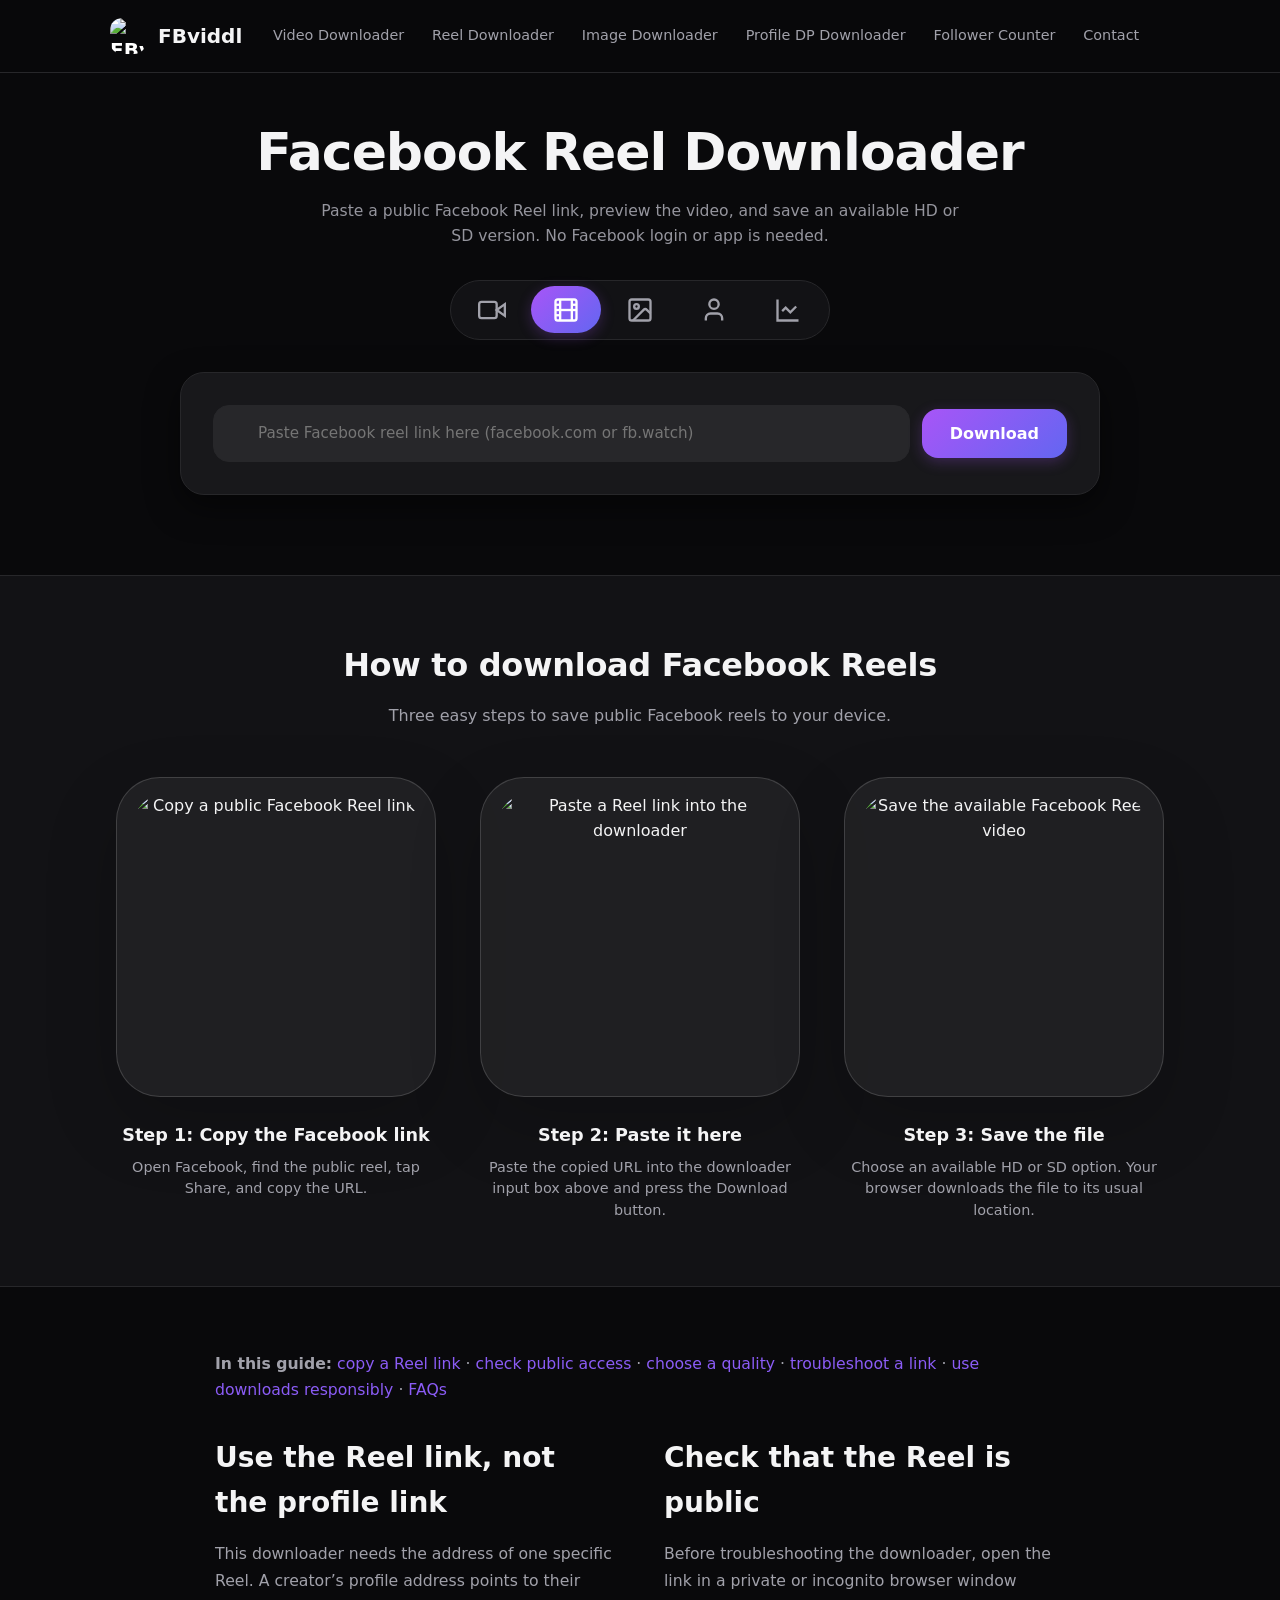
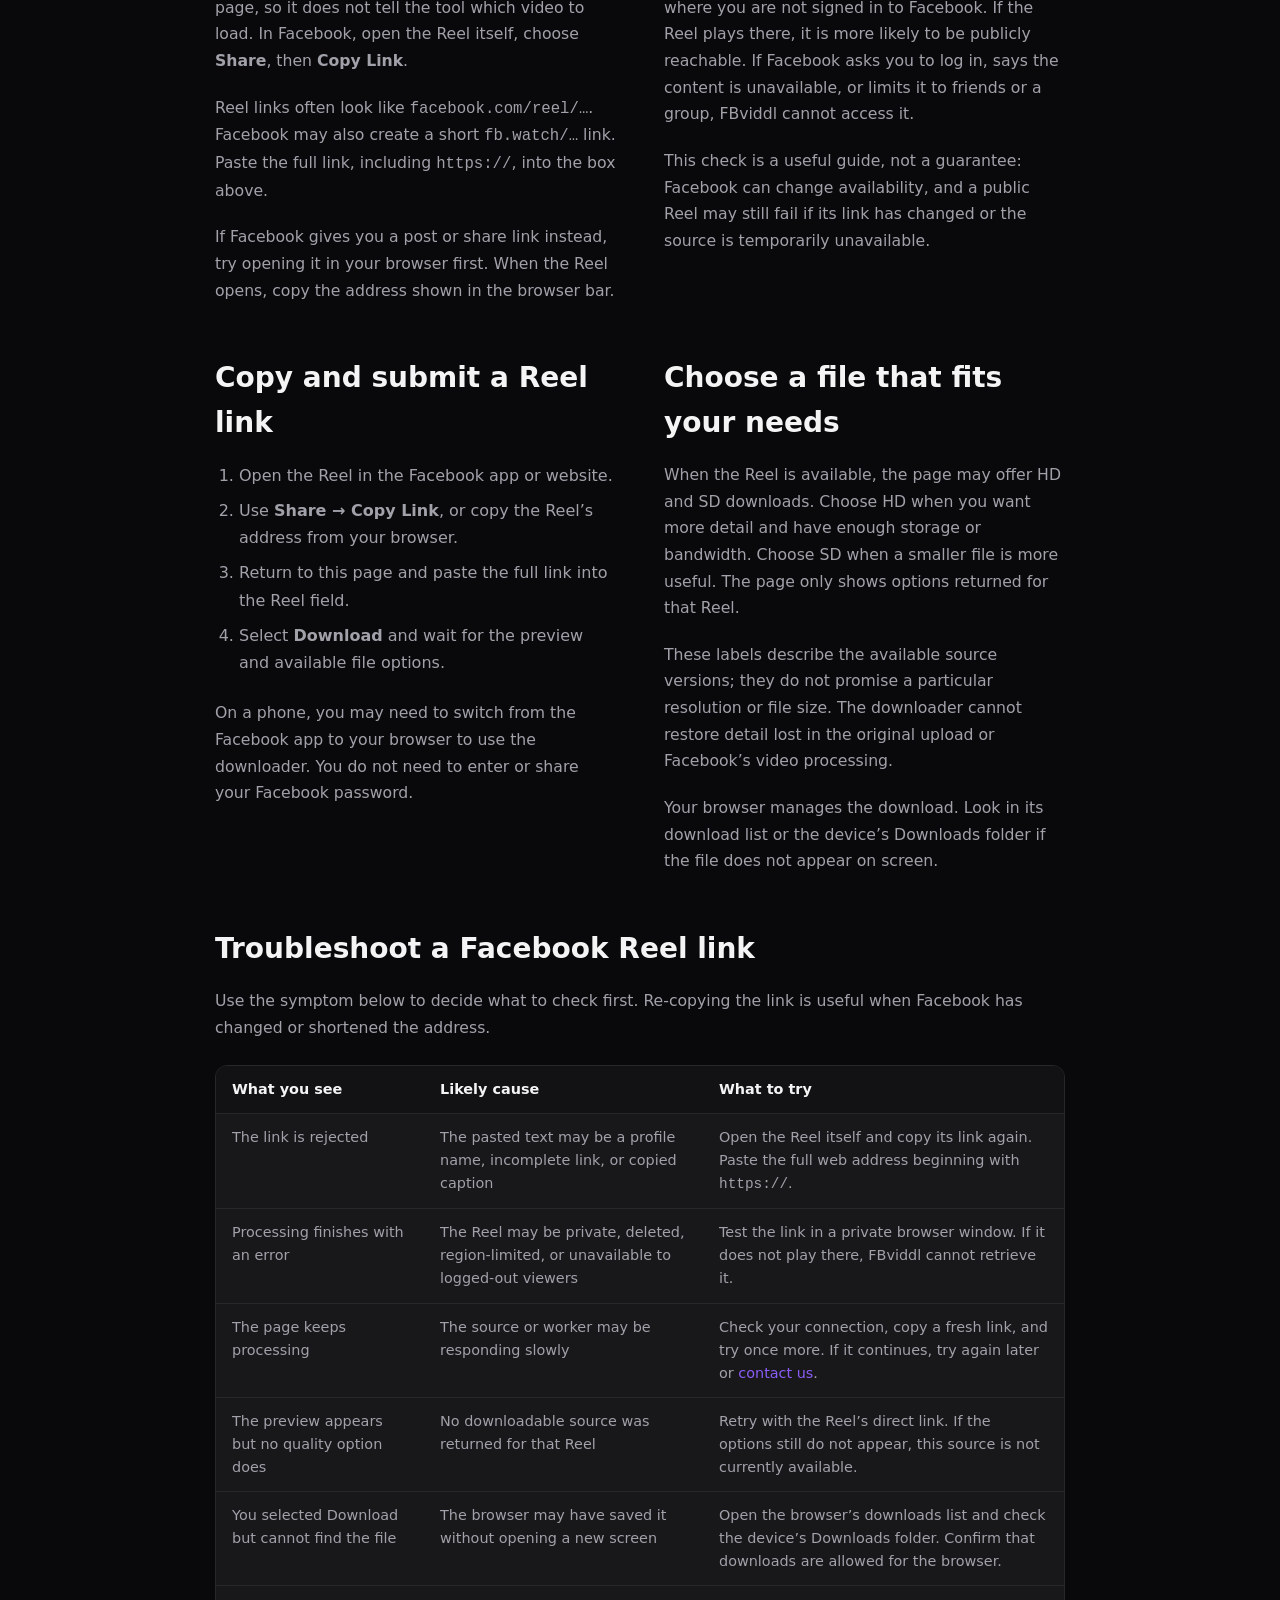
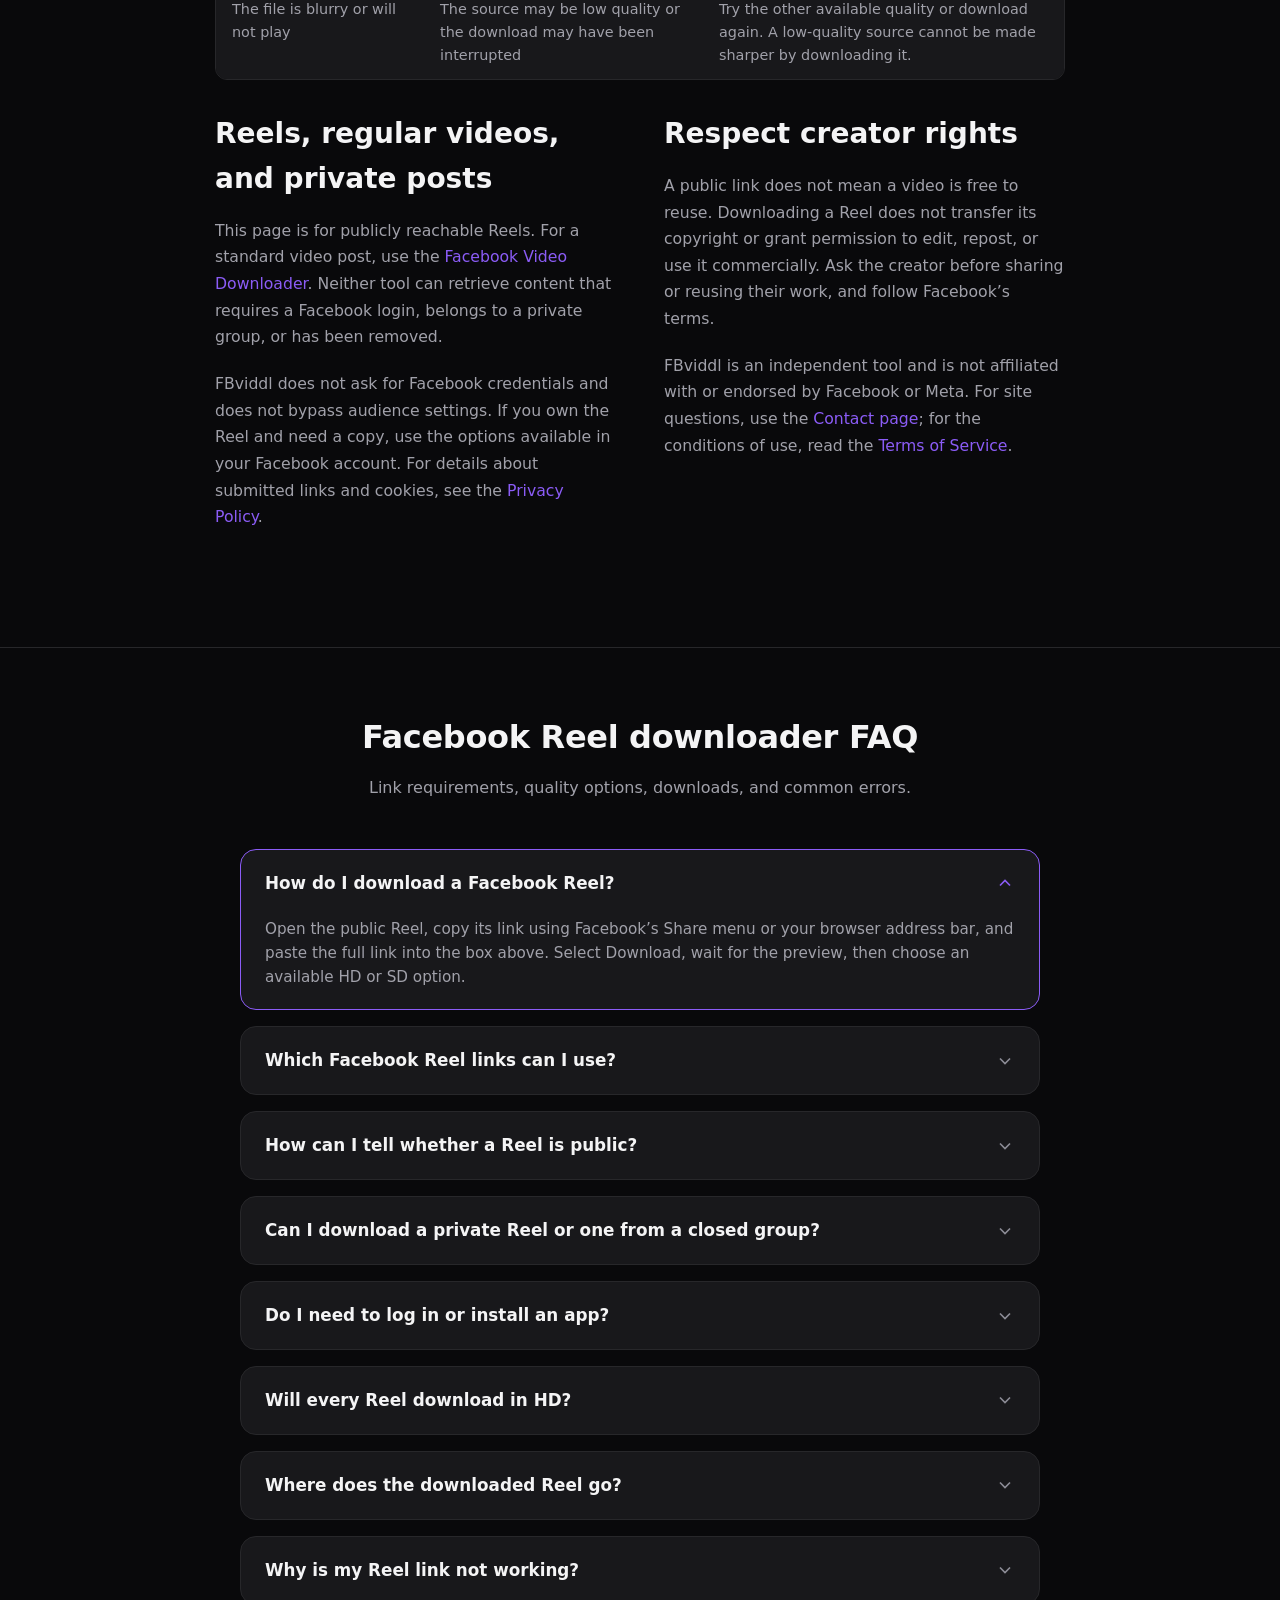
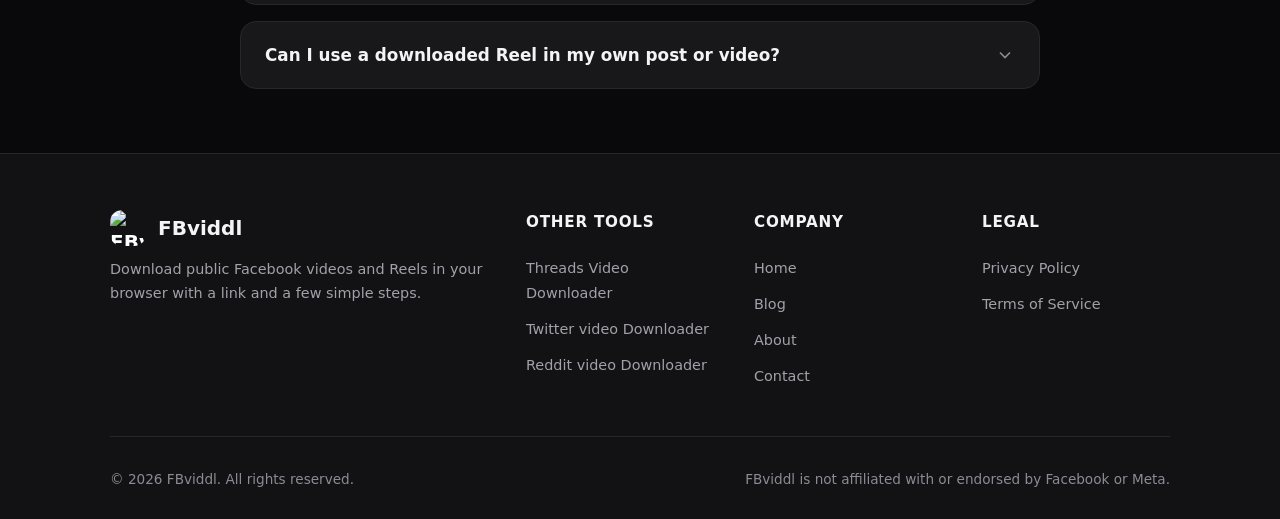
==== commit e3659907: "Add files via upload" ====
--- a/index.html
+++ b/index.html
@@ -5,19 +5,19 @@
 <meta name="viewport" content="width=device-width, initial-scale=1.0">
 
 <!-- Primary SEO -->
-<title>Facebook Reel Downloader – Download Facebook Reels Online</title>
-<meta name="description" content="Download public Facebook Reels online with FBviddl. Paste a Reel link, preview the available video, and save it directly from your browser. No app or Facebook login required.">
+<title>Facebook Reel Downloader – Save Reels as MP4</title>
+<meta name="description" content="Download a public Facebook Reel by pasting its link, previewing the video, and saving an available HD or SD file. No Facebook login or app is needed.">
 <meta name="author" content="Romit Kr Yadav">
 <meta name="robots" content="index, follow, max-image-preview:large, max-video-preview:-1, max-snippet:-1">
-<meta name="application-name" content="FBviddl">
+<meta name="application-name" content="Facebook Reel Downloader">
 <meta name="theme-color" content="#4f46e5">
 
 <!-- Open Graph -->
 <meta property="og:type" content="website">
-<meta property="og:url" content="https://reel.fbviddl.com">
-<meta property="og:title" content="Facebook Reel Downloader – Download Facebook Reels Online">
-<meta property="og:description" content="Download public Facebook Reels online with FBviddl. Paste a Reel link, preview the available video, and save it directly from your browser. No app or Facebook login required.">
-<meta property="og:site_name" content="FBviddl">
+<meta property="og:url" content="https://facebook-reel-downloader.fbviddl.com/">
+<meta property="og:title" content="Facebook Reel Downloader – Save Reels as MP4 | FBviddl">
+<meta property="og:description" content="Download a public Facebook Reel by pasting its link, previewing the video, and saving an available HD or SD file. No Facebook login or app is needed.">
+<meta property="og:site_name" content="Facebook Reel Downloader">
 <meta property="og:image" content="https://fbviddl.com/og-image.jpg">
 <meta property="og:image:width" content="1200">
 <meta property="og:image:height" content="630">
@@ -27,16 +27,17 @@
 <!-- Twitter Card -->
 <meta name="twitter:card" content="summary_large_image">
 <meta name="twitter:site" content="@fbviddl">
-<meta name="twitter:url" content="https://reel.fbviddl.com">
-<meta name="twitter:title" content="Facebook Reel Downloader – Download Facebook Reels Online">
-<meta name="twitter:description" content="Download public Facebook Reels online with FBviddl. Paste a Reel link, preview the available video, and save it directly from your browser. No app or Facebook login required.">
+<meta name="twitter:url" content="https://facebook-reel-downloader.fbviddl.com/">
+<meta name="twitter:title" content="Facebook Reel Downloader – Save Reels as MP4 | FBviddl">
+<meta name="twitter:description" content="Download a public Facebook Reel by pasting its link, previewing the video, and saving an available HD or SD file. No Facebook login or app is needed.">
 <meta name="twitter:image" content="https://fbviddl.com/og-image.jpg">
 <meta name="twitter:image:alt" content="FBviddl - Facebook Reel Downloader">
 
 <!-- Canonical & Language -->
-<link rel="canonical" href="https://reel.fbviddl.com">
-<link rel="alternate" hreflang="en" href="https://reel.fbviddl.com">
-<link rel="alternate" hreflang="x-default" href="https://reel.fbviddl.com">
+<link rel="canonical" href="https://facebook-reel-downloader.fbviddl.com/">
+<link rel="alternate" hreflang="en" href="https://facebook-reel-downloader.fbviddl.com/">
+<link rel="alternate" hreflang="hi" href="https://fbviddl.com/hi/facebook-reel-downloader/">
+<link rel="alternate" hreflang="x-default" href="https://facebook-reel-downloader.fbviddl.com/">
 
 <!-- Favicon -->
 <link rel="icon" type="image/png" href="https://fbviddl.com/favicon.png">
@@ -75,20 +76,20 @@
     },
     {
       "@type": "WebPage",
-      "@id": "https://fbviddl.com/facebook-reel-downloader#webpage",
-      "url": "https://fbviddl.com/facebook-reel-downloader",
-      "name": "Facebook Reel Downloader - Save FB Reels Free in HD | FBviddl",
-      "description": "Download Facebook reels in HD or SD quality instantly with FBviddl. Free online Facebook reel downloader — no login, no app.",
-      "isPartOf": { "@id": "https://fbviddl.com/#website" },
+      "@id": "https://facebook-reel-downloader.fbviddl.com/#webpage",
+      "url": "https://facebook-reel-downloader.fbviddl.com/",
+      "name": "Facebook Reel Downloader – Save Reels as MP4 | FBviddl",
+      "description": "Download a public Facebook Reel by pasting its link, previewing the video, and saving an available HD or SD file. No Facebook login or app is needed.",
+      "isPartOf": { "@id": "https://facebook-reel-downloader.fbviddl.com/#website" },
       "inLanguage": "en-US",
-      "breadcrumb": { "@id": "https://fbviddl.com/facebook-reel-downloader#breadcrumb" }
+      "breadcrumb": { "@id": "https://facebook-reel-downloader.fbviddl.com/#breadcrumb" }
     },
     {
       "@type": "BreadcrumbList",
-      "@id": "https://fbviddl.com/facebook-reel-downloader#breadcrumb",
+      "@id": "https://facebook-reel-downloader.fbviddl.com/#breadcrumb",
       "itemListElement": [
         { "@type": "ListItem", "position": 1, "name": "Home", "item": "https://fbviddl.com/" },
-        { "@type": "ListItem", "position": 2, "name": "Facebook Reel Downloader", "item": "https://fbviddl.com/facebook-reel-downloader" }
+        { "@type": "ListItem", "position": 2, "name": "Facebook Reel Downloader", "item": "https://facebook-reel-downloader.fbviddl.com/" }
       ]
     }
   ]
@@ -98,19 +99,19 @@
 {
   "@context": "https://schema.org",
   "@type": "HowTo",
-  "@id": "https://fbviddl.com/facebook-reel-downloader#howto",
-  "url": "https://fbviddl.com/facebook-reel-downloader#howitworks",
-  "mainEntityOfPage": { "@id": "https://fbviddl.com/facebook-reel-downloader#webpage" },
+  "@id": "https://facebook-reel-downloader.fbviddl.com/#howto",
+  "url": "https://facebook-reel-downloader.fbviddl.com/#howitworks",
+  "mainEntityOfPage": { "@id": "https://facebook-reel-downloader.fbviddl.com/#webpage" },
   "name": "How to download Facebook Reels",
-  "description": "Three easy steps to save public Facebook reels to your device.",
+  "description": "Copy a public Reel URL, paste it into FBviddl, preview the result, and choose an available download quality.",
   "totalTime": "PT1M",
   "estimatedCost": { "@type": "MonetaryAmount", "currency": "USD", "value": "0" },
   "supply": [{ "@type": "HowToSupply", "name": "Public Facebook Reel URL" }],
-  "tool": [{ "@type": "HowToTool", "name": "FBviddl.com", "url": "https://fbviddl.com/facebook-reel-downloader" }],
+  "tool": [{ "@type": "HowToTool", "name": "FBviddl.com", "url": "https://facebook-reel-downloader.fbviddl.com/" }],
   "step": [
-    { "@type": "HowToStep", "position": 1, "name": "Copy the Facebook link", "text": "Open Facebook, find the public reel, tap Share, and copy the URL." },
-    { "@type": "HowToStep", "position": 2, "name": "Paste it here", "text": "Paste the copied URL into the downloader input box above and press the Download button." },
-    { "@type": "HowToStep", "position": 3, "name": "Save the file", "text": "Choose HD or SD quality once processing is complete, then download the reel directly to your device." }
+    { "@type": "HowToStep", "position": 1, "name": "Copy the Facebook link", "text": "Open a Reel that is publicly viewable, use Facebook's Share menu to copy its link, or copy the address from your browser." },
+    { "@type": "HowToStep", "position": 2, "name": "Paste it here", "text": "Paste the Reel link into the FBviddl input field and select Download. Wait for the video preview and available quality options." },
+    { "@type": "HowToStep", "position": 3, "name": "Save the file", "text": "Choose an available HD or SD option. The browser downloads the file to its usual download location." }
   ]
 }
 </script>
@@ -119,13 +120,27 @@
   "@context": "https://schema.org",
   "@type": "FAQPage",
   "mainEntity": [
-    { "@type": "Question", "name": "What is the correct way to save a Facebook Reel?", "acceptedAnswer": { "@type": "Answer", "text": "Copy the link of the public Facebook Reel and paste it into a web-based downloader like FBviddl. If the Reel is publicly accessible and supported by the tool, you can save the video directly to your device." } },
-    { "@type": "Question", "name": "Is it possible to download a private Facebook Reel?", "acceptedAnswer": { "@type": "Answer", "text": "No. FBviddl is only designed for publicly viewable Reels and does not circumvent Facebook's privacy restrictions." } },
-    { "@type": "Question", "name": "Is logging into Facebook necessary?", "acceptedAnswer": { "@type": "Answer", "text": "No. You are not required to provide your Facebook login details. The downloader works from the Reel URL alone." } },
-    { "@type": "Question", "name": "Is it necessary to download an app?", "acceptedAnswer": { "@type": "Answer", "text": "No. FBviddl works entirely in a web browser. No separate app is required." } },
-    { "@type": "Question", "name": "What quality will the downloaded Reel be?", "acceptedAnswer": { "@type": "Answer", "text": "Quality depends on what Facebook has made publicly available for that specific Reel. If quality was lost through compression, the downloader cannot restore it." } },
-    { "@type": "Question", "name": "Why is the Facebook Reel link not working?", "acceptedAnswer": { "@type": "Answer", "text": "Make sure the link has been copied accurately and that the Reel is still publicly available. If the Reel has been deleted, made private, or restricted, it cannot be downloaded." } }
+    { "@type": "Question", "name": "How do I download a Facebook Reel?", "acceptedAnswer": { "@type": "Answer", "text": "Open the public Reel, copy its link using Facebook’s Share menu or your browser address bar, and paste the full link into FBviddl. Select Download, wait for the preview, then choose an available HD or SD option." } },
+    { "@type": "Question", "name": "Which Facebook Reel links can I use?", "acceptedAnswer": { "@type": "Answer", "text": "Paste the full link to one specific Reel. Facebook links may use a facebook.com Reel or post address, or a short fb.watch address. A profile or page link is not a direct link to a particular Reel. The Reel must be publicly reachable." } },
+    { "@type": "Question", "name": "How can I tell whether a Reel is public?", "acceptedAnswer": { "@type": "Answer", "text": "Try opening the link in a private or incognito window where you are not signed in to Facebook. If it plays there, it is likely publicly viewable. If Facebook asks you to log in or says the Reel is unavailable, FBviddl cannot access it." } },
+    { "@type": "Question", "name": "Can I download a private Reel or one from a closed group?", "acceptedAnswer": { "@type": "Answer", "text": "No. FBviddl only works with Reels that are publicly reachable without a Facebook login. It does not bypass privacy settings or access closed groups." } },
+    { "@type": "Question", "name": "Do I need to log in or install an app?", "acceptedAnswer": { "@type": "Answer", "text": "No. You only need a browser and the link to a public Reel. Do not enter your Facebook password on this page." } },
+    { "@type": "Question", "name": "Will every Reel download in HD?", "acceptedAnswer": { "@type": "Answer", "text": "No. The page shows HD or SD only when that option is available for the Reel. Quality depends on the source Facebook provides, and downloading cannot restore detail lost through recording or compression." } },
+    { "@type": "Question", "name": "Where does the downloaded Reel go?", "acceptedAnswer": { "@type": "Answer", "text": "Your browser chooses the download location. Check its downloads list or the device’s Downloads folder. On iPhone or iPad, also check Safari’s download button and the Files app." } },
+    { "@type": "Question", "name": "Why is my Reel link not working?", "acceptedAnswer": { "@type": "Answer", "text": "Check that you copied the Reel itself, that the full link begins with https://, and that the Reel still plays in a logged-out browser. Private, deleted, changed, or temporarily unavailable Reels cannot be fetched. You can copy a fresh link and try once more." } },
+    { "@type": "Question", "name": "Can I use a downloaded Reel in my own post or video?", "acceptedAnswer": { "@type": "Answer", "text": "A download does not give you rights to reuse the creator’s work. Get permission before reposting, editing, or using the Reel in a project, and follow the applicable platform terms." } }
   ]
+}
+</script>
+
+<script type="application/ld+json">
+{
+  "@context": "https://schema.org",
+  "@type": "WebSite",
+  "@id": "https://facebook-reel-downloader.fbviddl.com/#website",
+  "url": "https://facebook-reel-downloader.fbviddl.com/",
+  "name": "Facebook Reel Downloader",
+  "alternateName": "FBviddl"
 }
 </script>
 </head>
@@ -136,9 +151,10 @@
       <a href="https://fbviddl.com/" class="logo" aria-label="FBviddl - Home"><img src="https://fbviddl.com/fbviddl-logo.png" alt="FBviddl Logo" class="logo-icon" width="36" height="36" loading="eager">FBviddl</a>
       <nav class="nav-desktop" role="navigation" aria-label="Primary Navigation">
         <a href="https://fbviddl.com/" class="nav-link">Video Downloader</a>
-        <a href="https://image.fbviddl.com" class="nav-link">Image Downloader</a>
-        <a href="https://dp.fbviddl.com" class="nav-link">Profile DP Downloader</a>
-        <a href="https://follower.fbviddl.com" class="nav-link">Follower Counter</a>
+        <a href="https://facebook-reel-downloader.fbviddl.com/" class="nav-link" aria-current="page">Reel Downloader</a>
+        <a href="https://facebook-image-downloader.fbviddl.com/" class="nav-link">Image Downloader</a>
+        <a href="https://facebook-dp-downloader.fbviddl.com/" class="nav-link">Profile DP Downloader</a>
+        <a href="https://facebook-follower-counter.fbviddl.com/" class="nav-link">Follower Counter</a>
         <a href="https://fbviddl.com/contact" class="nav-link">Contact</a>
       </nav>
       <div class="header-actions">
@@ -151,10 +167,10 @@
 
   <nav class="mobile-nav" id="mobileNav" role="navigation" aria-label="Mobile Navigation" hidden>
     <a href="https://fbviddl.com/" class="nav-link">Video Downloader</a>
-    <a href="https://reel.fbviddl.com" class="nav-link">Reel Downloader</a>
-    <a href="https://image.fbviddl.com" class="nav-link">Image Downloader</a>
-    <a href="https://dp.fbviddl.com" class="nav-link">Profile DP Downloader</a>
-    <a href="https://follower.fbviddl.com" class="nav-link">Follower Counter </a>
+    <a href="https://facebook-reel-downloader.fbviddl.com/" class="nav-link">Reel Downloader</a>
+    <a href="https://facebook-image-downloader.fbviddl.com/" class="nav-link">Image Downloader</a>
+    <a href="https://facebook-dp-downloader.fbviddl.com/" class="nav-link">Profile DP Downloader</a>
+    <a href="https://facebook-follower-counter.fbviddl.com/" class="nav-link">Follower Counter </a>
     <a href="https://fbviddl.com/blog" class="nav-link">Blog</a>
     <a href="https://fbviddl.com/about" class="nav-link">About</a>
     <a href="https://fbviddl.com/contact" class="nav-link">Contact</a>
@@ -165,23 +181,23 @@
       <div class="container">
         <div class="hero-copy">
           <h1 class="hero-title" id="heroHeading">Facebook Reel Downloader</h1>
-          <p class="hero-subtitle hero-subtitle-sm">Save Facebook reels instantly in HD or SD quality. No login required, works on mobile and desktop.</p>
+          <p class="hero-subtitle hero-subtitle-sm">Paste a public Facebook Reel link, preview the video, and save an available HD or SD version. No Facebook login or app is needed.</p>
         </div>
 
         <div class="tool-tabs" id="toolTabs" role="tablist" aria-label="Downloader Tools">
           <a href="https://fbviddl.com/" class="tool-tab" id="toolVideoTab" role="tab" aria-selected="false" aria-label="Video Downloader">
             <svg xmlns="http://www.w3.org/2000/svg" width="30" height="28" viewBox="0 0 24 24" fill="none" stroke="currentColor" stroke-width="2" aria-hidden="true"><polygon points="23 7 16 12 23 17 23 7"/><rect width="15" height="14" x="1" y="5" rx="2" ry="2"/></svg>
           </a>
-          <a href="https://reel.fbviddl.com" class="tool-tab active" id="toolReelTab" role="tab" aria-selected="true" aria-current="page" aria-label="Reel Downloader">
-            <svg xmlns="http://www.w3.org/2000/svg" width="30" height="28" viewBox="0 0 24 24" fill="none" stroke="currentColor" stroke-width="2" aria-hidden="true"><rect width="18" height="18" x="3" y="3" rx="2" ry="2"/><path d="M7 3v18"/><path d="M3 7.5h4"/><path d="M3 12h18"/><path d="M3 16.5h4"/><path d="M17 3v18"/><path d="M17 7.5h4"/><path d="M17 16.5h4"/></svg>
+          <a href="https://facebook-reel-downloader.fbviddl.com/" class="tool-tab active" id="toolReelTab" role="tab" aria-selected="true" aria-current="page" aria-label="Reel Downloader">
+            <svg xmlns="http://www.w3.org/2000/svg" width="30" height="28" viewBox="0 0 24 24" fill="none" stroke="currentColor" stroke-width="2" aria-hidden="true"><rect width="18" height="18" x="3" y="3" rx="2" ry="2"/><path d="M7 3v18"/><path d="M3 7.5h4"/><path d="M3 12h18"/><path d="M3 16.5h4"/><path d="M17 3v18"/><path d="M17 7.5h4"/><path d("M17 16.5h4"/></svg>
           </a>
-          <a href="https://image.fbviddl.com" class="tool-tab" id="toolImageTab" role="tab" aria-selected="false" aria-label="Image Downloader">
+          <a href="https://facebook-image-downloader.fbviddl.com/" class="tool-tab" id="toolImageTab" role="tab" aria-selected="false" aria-label="Image Downloader">
             <svg xmlns="http://www.w3.org/2000/svg" width="30" height="28" viewBox="0 0 24 24" fill="none" stroke="currentColor" stroke-width="2" aria-hidden="true"><rect width="18" height="18" x="3" y="3" rx="2" ry="2"/><circle cx="9" cy="9" r="2"/><path d="m21 15-3.086-3.086a2 2 0 0 0-2.828 0L6 21"/></svg>
           </a>
-          <a href="https://dp.fbviddl.com" class="tool-tab" id="toolDpTab" role="tab" aria-selected="false" aria-label="Profile DP Downloader">
+          <a href="https://facebook-dp-downloader.fbviddl.com/" class="tool-tab" id="toolDpTab" role="tab" aria-selected="false" aria-label="Profile DP Downloader">
             <svg xmlns="http://www.w3.org/2000/svg" width="30" height="28" viewBox="0 0 24 24" fill="none" stroke="currentColor" stroke-width="2" aria-hidden="true"><path d="M19 21v-2a4 4 0 0 0-4-4H9a4 4 0 0 0-4 4v2"/><circle cx="12" cy="7" r="4"/></svg>
           </a>
-          <a href="https://follower.fbviddl.com" class="tool-tab" id="toolGrowthTab" role="tab" aria-selected="false" aria-label="Follower Counter">
+          <a href="https://facebook-follower-counter.fbviddl.com/" class="tool-tab" id="toolGrowthTab" role="tab" aria-selected="false" aria-label="Follower Counter">
             <svg xmlns="http://www.w3.org/2000/svg" width="30" height="28" viewBox="0 0 24 24" fill="none" stroke="currentColor" stroke-width="2" aria-hidden="true"><path d="M3 3v18h18"/><path d="m19 9-5 5-4-4-3 3"/></svg>
           </a>
         </div>
@@ -237,19 +253,19 @@
         </div>
         <div class="steps-grid">
           <article class="step-card">
-            <div class="step-icon"><img src="https://fbviddl.com/media/download-facebook-reel.jpg" loading="lazy" decoding="async" width="60" height="60" alt="facebook reel downloader"></div>
+            <div class="step-icon"><img src="https://fbviddl.com/media/download-facebook-reel.jpg" loading="lazy" decoding="async" width="60" height="60" alt="Copy a public Facebook Reel link"></div>
             <h3>Step 1: Copy the Facebook link</h3>
             <p>Open Facebook, find the public reel, tap Share, and copy the URL.</p>
           </article>
           <article class="step-card">
-            <div class="step-icon"><img src="https://fbviddl.com/media/facebook-reel-downloader.jpg" loading="lazy" decoding="async" width="60" height="60" alt="download facebook reel"></div>
+            <div class="step-icon"><img src="https://fbviddl.com/media/facebook-reel-downloader.jpg" loading="lazy" decoding="async" width="60" height="60" alt="Paste a Reel link into the downloader"></div>
             <h3>Step 2: Paste it here</h3>
             <p>Paste the copied URL into the downloader input box above and press the Download button.</p>
           </article>
           <article class="step-card">
-            <div class="step-icon"><img src="https://fbviddl.com/media/fb-reel-download.jpg" loading="lazy" decoding="async" width="60" height="60" alt="Save facebook reel to device"></div>
+            <div class="step-icon"><img src="https://fbviddl.com/media/fb-reel-download.jpg" loading="lazy" decoding="async" width="60" height="60" alt="Save the available Facebook Reel video"></div>
             <h3>Step 3: Save the file</h3>
-            <p>Choose HD or SD quality once processing is complete, then download the reel directly to your device.</p>
+            <p>Choose an available HD or SD option. Your browser downloads the file to its usual location.</p>
           </article>
         </div>
       </div>
@@ -258,121 +274,146 @@
     <section class="info-section" aria-labelledby="infoHeading">
       <div class="container">
         <article class="info-content">
-
-          <h2 id="infoHeading">Facebook Reel Download Online Free</h2>
-          <p>With FBviddl's Facebook Reel Downloader, you can download publicly available Facebook Reels through your browser. Copy the URL of the Reel you want to download, paste it into the downloader, and save it to your device.</p>
-          <p>No Facebook account or app is needed. This tool is only for public Reel links and works with modern web browsers on mobile and desktop.</p>
-
-          <h2>What Is a Facebook Reel Downloader?</h2>
-          <p>A Facebook Reel Downloader is a web-based tool that allows you to download any publicly available Facebook Reel video using its URL. Instead of recording the screen or searching for the video in temporary internet files, all you need to do is copy the link of the public Reel and paste it into the downloader.</p>
-          <p>While most other tools treat all Facebook URLs the same, FBviddl is dedicated to Facebook Reel links — which makes it more appropriate when you specifically need a Reel rather than a standard Facebook video.</p>
-
-          <h2>Why Use FBviddl to Download Facebook Reels?</h2>
-          <p>FBviddl has a straightforward purpose: to allow users to save a publicly available Facebook Reel.</p>
-          <ul>
-            <li><strong>Browser-based</strong> — No software installation needed. Download a Reel directly through your browser.</li>
-            <li><strong>No Facebook account required</strong> — FBviddl does not ask for your Facebook login details.</li>
-            <li><strong>Compatible with all devices</strong> — Works on phones, PCs, laptops, and any device with a modern web browser.</li>
-            <li><strong>Public Reels only</strong> — The downloader works with publicly accessible Reels. Private Reels cannot be downloaded without changing their privacy settings.</li>
-            <li><strong>Simple process</strong> — Copy the Reel link from Facebook, paste it into FBviddl, and download.</li>
-          </ul>
-
-          <h2>How Facebook Reel Downloads Work</h2>
-          <p>FBviddl works from the Reel URL rather than searching Facebook for the content. When you paste a Reel link into the tool, it looks for the video associated with that URL. Once it finds a publicly available video, it presents it for saving.</p>
-          <p>The URL-based method is the reason you need to use the correct Reel link. Facebook sometimes adds extra parameters to URLs, and links can stop working if a post is deleted, restricted, or made unavailable. If a link stops working, the best first step is to open the Reel on Facebook and copy the link again.</p>
-
-          <h2>Downloading Facebook Reels on Various Devices</h2>
-          <p>The process of copying the link differs slightly by device, but downloading works the same way everywhere: copy the link and paste it into FBviddl.</p>
-          <ul>
-            <li><strong>Android</strong> — Open the Reel in the Facebook app, tap the three dots, and choose Copy Link. Then open a browser and paste the link into FBviddl.</li>
-            <li><strong>iPhone and iPad</strong> — Open the Reel, tap Share or the menu, copy the link, and paste it into the downloader in Safari or any browser.</li>
-            <li><strong>Windows and Mac</strong> — Open the Reel on facebook.com, copy the page URL or use the Share button, and paste it into the downloader in your browser.</li>
-          </ul>
-          <p>The same process applies to tablets and Chromebooks. The downloader only needs a browser and the copied link — it does not matter which device you use, as long as the link is copied from a public Reel.</p>
-
-          <h2>Is It Possible to Download Private Facebook Reels?</h2>
-          <p>No. FBviddl only works with Facebook Reels that are available for public viewing. If a Reel is shared with friends only, or in a private group, it cannot be downloaded because of Facebook's privacy restrictions.</p>
-          <p>If a Reel is only accessible to logged-in Facebook members, it is also not possible to download using a public downloader. If the Reel belongs to you, use Facebook's own account management options to manage your content.</p>
-
-          <h2>What Video Quality Can You Download?</h2>
-          <p>The quality you receive depends on what Facebook has made publicly available for that specific Reel. Quality that has been lost through Facebook's compression cannot be recovered. If the Reel was uploaded in lower quality, or if Facebook's processing reduced it, the downloaded file will reflect that. There is no universal quality applied to all Facebook Reels — the best approach is to find a Reel that plays in good resolution on Facebook before downloading it.</p>
-
-          <h2>Facebook Reel Downloader vs Facebook Video Downloader</h2>
-          <p>Facebook Reels and standard Facebook videos have different URL structures and page formats. If you want to save a Facebook Reel, use the <a href="https://reel.fbviddl.com">Facebook Reel Downloader</a>. If you want to save a regular Facebook video, use the <a href="/">Facebook Video Downloader</a>. Using the right tool for the right URL type avoids errors and makes the process more reliable.</p>
-
-          <h2>Responsible Use of Downloaded Facebook Reels</h2>
-          <p>Downloaded Reels remain the property of their original creators. Even when you download a public video for personal offline use, using it further — reposting, removing credits, using it in a project, or presenting it as your own — may require permission from the creator. If you want to use someone else's Reel publicly, check Facebook's guidelines and contact the creator if necessary. FBviddl is a technical download tool and does not determine whether content may be legally reused.</p>
- </article>
+          <nav aria-label="On this page">
+            <p><strong>In this guide:</strong> <a href="#copy-reel-link">copy a Reel link</a> · <a href="#public-check">check public access</a> · <a href="#choosing-quality">choose a quality</a> · <a href="#reasons-a-reel-download-may-fail">troubleshoot a link</a> · <a href="#responsible-use">use downloads responsibly</a> · <a href="#faq">FAQs</a></p>
+          </nav>
+          <div class="info-cols">
+            <div class="info-col">
+              <h2 id="copy-reel-link">Use the Reel link, not the profile link</h2>
+              <p>This downloader needs the address of one specific Reel. A creator’s profile address points to their page, so it does not tell the tool which video to load. In Facebook, open the Reel itself, choose <strong>Share</strong>, then <strong>Copy Link</strong>.</p>
+              <p>Reel links often look like <code>facebook.com/reel/…</code>. Facebook may also create a short <code>fb.watch/…</code> link. Paste the full link, including <code>https://</code>, into the box above.</p>
+              <p>If Facebook gives you a post or share link instead, try opening it in your browser first. When the Reel opens, copy the address shown in the browser bar.</p>
+            </div>
+            <div class="info-col">
+              <h2 id="public-check">Check that the Reel is public</h2>
+              <p>Before troubleshooting the downloader, open the link in a private or incognito browser window where you are not signed in to Facebook. If the Reel plays there, it is more likely to be publicly reachable. If Facebook asks you to log in, says the content is unavailable, or limits it to friends or a group, FBviddl cannot access it.</p>
+              <p>This check is a useful guide, not a guarantee: Facebook can change availability, and a public Reel may still fail if its link has changed or the source is temporarily unavailable.</p>
+            </div>
+          </div>
+
+          <div class="info-cols">
+            <div class="info-col">
+              <h2>Copy and submit a Reel link</h2>
+              <ol>
+                <li>Open the Reel in the Facebook app or website.</li>
+                <li>Use <strong>Share → Copy Link</strong>, or copy the Reel’s address from your browser.</li>
+                <li>Return to this page and paste the full link into the Reel field.</li>
+                <li>Select <strong>Download</strong> and wait for the preview and available file options.</li>
+              </ol>
+              <p>On a phone, you may need to switch from the Facebook app to your browser to use the downloader. You do not need to enter or share your Facebook password.</p>
+            </div>
+            <div class="info-col">
+              <h2 id="choosing-quality">Choose a file that fits your needs</h2>
+              <p>When the Reel is available, the page may offer HD and SD downloads. Choose HD when you want more detail and have enough storage or bandwidth. Choose SD when a smaller file is more useful. The page only shows options returned for that Reel.</p>
+              <p>These labels describe the available source versions; they do not promise a particular resolution or file size. The downloader cannot restore detail lost in the original upload or Facebook’s video processing.</p>
+              <p>Your browser manages the download. Look in its download list or the device’s Downloads folder if the file does not appear on screen.</p>
+            </div>
+          </div>
+
+          <h2 id="reasons-a-reel-download-may-fail">Troubleshoot a Facebook Reel link</h2>
+          <p>Use the symptom below to decide what to check first. Re-copying the link is useful when Facebook has changed or shortened the address.</p>
+          <div class="troubleshoot-table-wrap">
+            <table class="troubleshoot-table">
+              <thead>
+                <tr>
+                  <th scope="col">What you see</th>
+                  <th scope="col">Likely cause</th>
+                  <th scope="col">What to try</th>
+                </tr>
+              </thead>
+              <tbody>
+                <tr>
+                  <td>The link is rejected</td>
+                  <td>The pasted text may be a profile name, incomplete link, or copied caption</td>
+                  <td>Open the Reel itself and copy its link again. Paste the full web address beginning with <code>https://</code>.</td>
+                </tr>
+                <tr>
+                  <td>Processing finishes with an error</td>
+                  <td>The Reel may be private, deleted, region-limited, or unavailable to logged-out viewers</td>
+                  <td>Test the link in a private browser window. If it does not play there, FBviddl cannot retrieve it.</td>
+                </tr>
+                <tr>
+                  <td>The page keeps processing</td>
+                  <td>The source or worker may be responding slowly</td>
+                  <td>Check your connection, copy a fresh link, and try once more. If it continues, try again later or <a href="https://fbviddl.com/contact">contact us</a>.</td>
+                </tr>
+                <tr>
+                  <td>The preview appears but no quality option does</td>
+                  <td>No downloadable source was returned for that Reel</td>
+                  <td>Retry with the Reel’s direct link. If the options still do not appear, this source is not currently available.</td>
+                </tr>
+                <tr>
+                  <td>You selected Download but cannot find the file</td>
+                  <td>The browser may have saved it without opening a new screen</td>
+                  <td>Open the browser’s downloads list and check the device’s Downloads folder. Confirm that downloads are allowed for the browser.</td>
+                </tr>
+                <tr>
+                  <td>The file is blurry or will not play</td>
+                  <td>The source may be low quality or the download may have been interrupted</td>
+                  <td>Try the other available quality or download again. A low-quality source cannot be made sharper by downloading it.</td>
+                </tr>
+              </tbody>
+            </table>
+          </div>
+
+          <div class="info-cols">
+            <div class="info-col">
+              <h2 id="choose-the-right-tool">Reels, regular videos, and private posts</h2>
+              <p>This page is for publicly reachable Reels. For a standard video post, use the <a href="https://fbviddl.com/">Facebook Video Downloader</a>. Neither tool can retrieve content that requires a Facebook login, belongs to a private group, or has been removed.</p>
+              <p>FBviddl does not ask for Facebook credentials and does not bypass audience settings. If you own the Reel and need a copy, use the options available in your Facebook account. For details about submitted links and cookies, see the <a href="https://fbviddl.com/privacy">Privacy Policy</a>.</p>
+            </div>
+            <div class="info-col">
+              <h2 id="responsible-use">Respect creator rights</h2>
+              <p>A public link does not mean a video is free to reuse. Downloading a Reel does not transfer its copyright or grant permission to edit, repost, or use it commercially. Ask the creator before sharing or reusing their work, and follow Facebook’s terms.</p>
+              <p>FBviddl is an independent tool and is not affiliated with or endorsed by Facebook or Meta. For site questions, use the <a href="https://fbviddl.com/contact">Contact page</a>; for the conditions of use, read the <a href="https://fbviddl.com/terms">Terms of Service</a>.</p>
+            </div>
+          </div>
+        </article>
       </div>
     </section>
  <section class="faq-section" id="faq" aria-labelledby="faqHeading">
       <div class="container">
         <div class="section-header">
-          <h2 class="section-title" id="faqHeading">Frequently Asked Questions</h2>
-          <p class="section-subtitle">Common questions about downloading Facebook Reels with FBviddl.</p>
+          <h2 class="section-title" id="faqHeading">Facebook Reel downloader FAQ</h2>
+          <p class="section-subtitle">Link requirements, quality options, downloads, and common errors.</p>
         </div>
         <div class="faq-list" role="list">
-
           <div class="faq-item active" role="listitem">
-            <button type="button" class="faq-question" aria-expanded="true" aria-controls="faqAnswer1">
-              <span>What is the correct way to save a Facebook Reel?</span>
-              <svg class="faq-icon" aria-hidden="true" xmlns="http://www.w3.org/2000/svg" viewBox="0 0 24 24" fill="none" stroke="currentColor" stroke-width="2"><polyline points="6 9 12 15 18 9"/></svg>
-            </button>
-            <div id="faqAnswer1" class="faq-answer" role="region">
-              <p>Copy the link of the public Facebook Reel and paste it into a web-based downloader like FBviddl. If the Reel is publicly accessible and supported by the tool, you can save the video directly to your device.</p>
-            </div>
-          </div>
-
-          <div class="faq-item" role="listitem">
-            <button type="button" class="faq-question" aria-expanded="false" aria-controls="faqAnswer2">
-              <span>Is it possible to download a private Facebook Reel?</span>
-              <svg class="faq-icon" aria-hidden="true" xmlns="http://www.w3.org/2000/svg" viewBox="0 0 24 24" fill="none" stroke="currentColor" stroke-width="2"><polyline points="6 9 12 15 18 9"/></svg>
-            </button>
-            <div id="faqAnswer2" class="faq-answer" role="region" hidden>
-              <p>No. FBviddl is only designed for publicly viewable Reels and does not circumvent Facebook's privacy restrictions.</p>
-            </div>
-          </div>
-
-          <div class="faq-item" role="listitem">
-            <button type="button" class="faq-question" aria-expanded="false" aria-controls="faqAnswer3">
-              <span>Is logging into Facebook necessary?</span>
-              <svg class="faq-icon" aria-hidden="true" xmlns="http://www.w3.org/2000/svg" viewBox="0 0 24 24" fill="none" stroke="currentColor" stroke-width="2"><polyline points="6 9 12 15 18 9"/></svg>
-            </button>
-            <div id="faqAnswer3" class="faq-answer" role="region" hidden>
-              <p>No. You are not required to provide your Facebook login details. The downloader works from the Reel URL alone.</p>
-            </div>
-          </div>
-
-          <div class="faq-item" role="listitem">
-            <button type="button" class="faq-question" aria-expanded="false" aria-controls="faqAnswer4">
-              <span>Is it necessary to download an app?</span>
-              <svg class="faq-icon" aria-hidden="true" xmlns="http://www.w3.org/2000/svg" viewBox="0 0 24 24" fill="none" stroke="currentColor" stroke-width="2"><polyline points="6 9 12 15 18 9"/></svg>
-            </button>
-            <div id="faqAnswer4" class="faq-answer" role="region" hidden>
-              <p>No. FBviddl works entirely in a web browser. No separate app is required.</p>
-            </div>
-          </div>
-
-          <div class="faq-item" role="listitem">
-            <button type="button" class="faq-question" aria-expanded="false" aria-controls="faqAnswer5">
-              <span>What quality will the downloaded Reel be?</span>
-              <svg class="faq-icon" aria-hidden="true" xmlns="http://www.w3.org/2000/svg" viewBox="0 0 24 24" fill="none" stroke="currentColor" stroke-width="2"><polyline points="6 9 12 15 18 9"/></svg>
-            </button>
-            <div id="faqAnswer5" class="faq-answer" role="region" hidden>
-              <p>Quality depends on what Facebook has made publicly available for that specific Reel. If quality was lost through compression, the downloader cannot restore it.</p>
-            </div>
-          </div>
-
-          <div class="faq-item" role="listitem">
-            <button type="button" class="faq-question" aria-expanded="false" aria-controls="faqAnswer6">
-              <span>Why is the Facebook Reel link not working?</span>
-              <svg class="faq-icon" aria-hidden="true" xmlns="http://www.w3.org/2000/svg" viewBox="0 0 24 24" fill="none" stroke="currentColor" stroke-width="2"><polyline points="6 9 12 15 18 9"/></svg>
-            </button>
-            <div id="faqAnswer6" class="faq-answer" role="region" hidden>
-              <p>Make sure the link has been copied accurately and that the Reel is still publicly available. If the Reel has been deleted, made private, or restricted, it cannot be downloaded.</p>
-            </div>
-          </div>
-
+            <button type="button" class="faq-question" aria-expanded="true" aria-controls="faqAnswer1"><span>How do I download a Facebook Reel?</span><svg class="faq-icon" aria-hidden="true" xmlns="http://www.w3.org/2000/svg" viewBox="0 0 24 24" fill="none" stroke="currentColor" stroke-width="2"><polyline points="6 9 12 15 18 9"/></svg></button>
+            <div id="faqAnswer1" class="faq-answer" role="region"><p>Open the public Reel, copy its link using Facebook’s Share menu or your browser address bar, and paste the full link into the box above. Select Download, wait for the preview, then choose an available HD or SD option.</p></div>
+          </div>
+          <div class="faq-item" role="listitem">
+            <button type="button" class="faq-question" aria-expanded="false" aria-controls="faqAnswer2"><span>Which Facebook Reel links can I use?</span><svg class="faq-icon" aria-hidden="true" xmlns="http://www.w3.org/2000/svg" viewBox="0 0 24 24" fill="none" stroke="currentColor" stroke-width="2"><polyline points="6 9 12 15 18 9"/></svg></button>
+            <div id="faqAnswer2" class="faq-answer" role="region" hidden><p>Paste the full link to one specific Reel. Facebook links may use a facebook.com Reel or post address, or a short fb.watch address. A profile link or a link to a page is not a direct link to a particular Reel. The Reel must also be publicly reachable.</p></div>
+          </div>
+          <div class="faq-item" role="listitem">
+            <button type="button" class="faq-question" aria-expanded="false" aria-controls="faqAnswer3"><span>How can I tell whether a Reel is public?</span><svg class="faq-icon" aria-hidden="true" xmlns="http://www.w3.org/2000/svg" viewBox="0 0 24 24" fill="none" stroke="currentColor" stroke-width="2"><polyline points="6 9 12 15 18 9"/></svg></button>
+            <div id="faqAnswer3" class="faq-answer" role="region" hidden><p>Try opening the link in a private or incognito window where you are not signed in to Facebook. If it plays there, it is likely publicly viewable. If Facebook asks you to log in or says the Reel is unavailable, FBviddl cannot access it.</p></div>
+          </div>
+          <div class="faq-item" role="listitem">
+            <button type="button" class="faq-question" aria-expanded="false" aria-controls="faqAnswer4"><span>Can I download a private Reel or one from a closed group?</span><svg class="faq-icon" aria-hidden="true" xmlns="http://www.w3.org/2000/svg" viewBox="0 0 24 24" fill="none" stroke="currentColor" stroke-width="2"><polyline points="6 9 12 15 18 9"/></svg></button>
+            <div id="faqAnswer4" class="faq-answer" role="region" hidden><p>No. FBviddl only works with Reels that are publicly reachable without a Facebook login. It does not bypass privacy settings or access closed groups.</p></div>
+          </div>
+          <div class="faq-item" role="listitem">
+            <button type="button" class="faq-question" aria-expanded="false" aria-controls="faqAnswer5"><span>Do I need to log in or install an app?</span><svg class="faq-icon" aria-hidden="true" xmlns="http://www.w3.org/2000/svg" viewBox="0 0 24 24" fill="none" stroke="currentColor" stroke-width="2"><polyline points="6 9 12 15 18 9"/></svg></button>
+            <div id="faqAnswer5" class="faq-answer" role="region" hidden><p>No. You only need a browser and the link to a public Reel. Do not enter your Facebook password on this page.</p></div>
+          </div>
+          <div class="faq-item" role="listitem">
+            <button type="button" class="faq-question" aria-expanded="false" aria-controls="faqAnswer6"><span>Will every Reel download in HD?</span><svg class="faq-icon" aria-hidden="true" xmlns="http://www.w3.org/2000/svg" viewBox="0 0 24 24" fill="none" stroke="currentColor" stroke-width="2"><polyline points="6 9 12 15 18 9"/></svg></button>
+            <div id="faqAnswer6" class="faq-answer" role="region" hidden><p>No. The page shows HD or SD only when that option is available for the Reel. Quality depends on the source Facebook provides, and downloading cannot restore detail lost through recording or compression.</p></div>
+          </div>
+          <div class="faq-item" role="listitem">
+            <button type="button" class="faq-question" aria-expanded="false" aria-controls="faqAnswer7"><span>Where does the downloaded Reel go?</span><svg class="faq-icon" aria-hidden="true" xmlns="http://www.w3.org/2000/svg" viewBox="0 0 24 24" fill="none" stroke="currentColor" stroke-width="2"><polyline points="6 9 12 15 18 9"/></svg></button>
+            <div id="faqAnswer7" class="faq-answer" role="region" hidden><p>Your browser chooses the download location. Check its downloads list or the device’s Downloads folder. On iPhone or iPad, also check Safari’s download button and the Files app.</p></div>
+          </div>
+          <div class="faq-item" role="listitem">
+            <button type="button" class="faq-question" aria-expanded="false" aria-controls="faqAnswer8"><span>Why is my Reel link not working?</span><svg class="faq-icon" aria-hidden="true" xmlns="http://www.w3.org/2000/svg" viewBox="0 0 24 24" fill="none" stroke="currentColor" stroke-width="2"><polyline points="6 9 12 15 18 9"/></svg></button>
+            <div id="faqAnswer8" class="faq-answer" role="region" hidden><p>Check that you copied the Reel itself, that the full link begins with https://, and that the Reel still plays in a logged-out browser. Private, deleted, changed, or temporarily unavailable Reels cannot be fetched. You can copy a fresh link and try once more.</p></div>
+          </div>
+          <div class="faq-item" role="listitem">
+            <button type="button" class="faq-question" aria-expanded="false" aria-controls="faqAnswer9"><span>Can I use a downloaded Reel in my own post or video?</span><svg class="faq-icon" aria-hidden="true" xmlns="http://www.w3.org/2000/svg" viewBox="0 0 24 24" fill="none" stroke="currentColor" stroke-width="2"><polyline points="6 9 12 15 18 9"/></svg></button>
+            <div id="faqAnswer9" class="faq-answer" role="region" hidden><p>A download does not give you rights to reuse the creator’s work. Get permission before reposting, editing, or using the Reel in a project, and follow the applicable platform terms.</p></div>
+          </div>
         </div>
       </div>
     </section>
@@ -389,15 +430,14 @@
       <div class="footer-grid">
         <div class="footer-col">
           <a href="https://fbviddl.com/" class="logo" aria-label="FBviddl Home"><img src="https://fbviddl.com/fbviddl-logo.png" alt="FBviddl Logo" class="logo-icon" width="36" height="36" loading="lazy">FBviddl</a>
-          <p>The fastest way to download public Facebook videos and reels. Simple, secure, and free for all devices.</p>
+          <p>Download public Facebook videos and Reels in your browser with a link and a few simple steps.</p>
         </div>
         <div class="footer-col">
           <h4>Other Tools</h4>
           <ul class="footer-links">
-            <li><a href="https://reel.fbviddl.com">Facebook Reel Downloader</a></li>
-            <li><a href="https://image.fbviddl.com">Facebook Image Downloader</a></li>
-            <li><a href="https://dp.fbviddl.com">Facebook Profile DP Downloader</a></li>
-            <li><a href="https://follower.fbviddl.com">Facebook Follower Counter</a></li>
+            <li><a href="https://threadsgrab.com/threads-video-downloader">Threads Video Downloader</a></li>
+            <li><a href="https://twitterdownloader.threadsgrab.com/">Twitter video Downloader</a></li>
+            <li><a href="https://reditgrab.com/">Reddit video Downloader</a></li>
           </ul>
 </div>
 
@@ -430,3 +470,5 @@
   <script src="/indromit.js" defer></script>
 </body>
 </html>
+
+
--- a/romitfv.css
+++ b/romitfv.css
@@ -14,7 +14,7 @@
   
   --text-primary: #f4f4f5;
   --text-secondary: #a1a1aa;
-  --text-muted: #71717a;
+  --text-muted: #8b8b95;
   
   --accent-primary: #8b5cf6;
   --accent-hover: #7c3aed;
@@ -220,7 +220,14 @@
 .nav-desktop {
   display: flex;
   align-items: center;
-  gap: 1.5rem;
+  gap: clamp(0.35rem, 0.8vw, 0.75rem);
+}
+
+.nav-desktop .nav-link {
+  flex: 0 0 auto;
+  white-space: nowrap;
+  font-size: 0.9rem;
+  padding: 0.5rem 0.55rem;
 }
 
 .nav-link {
@@ -1926,6 +1933,12 @@
 .hidden { display: none !important; }
 .text-center { text-align: center; }
 
+/* Keep the full navigation on wider screens; use the menu before links get cramped. */
+@media (max-width: 1200px) {
+  .header .nav-desktop { display: none; }
+  .header .hamburger-btn { display: flex; }
+}
+
 @media (max-width: 768px) {
   .nav-desktop { display: none; }
   .hamburger-btn { display: flex; }
@@ -2551,3 +2564,73 @@
   .c-success-title { font-size: 0.88rem; }
   .c-success-sub   { font-size: 0.8rem; }
 }
+
+/* ── Info section two-column layout ─────────────────────────────────────── */
+.info-cols {
+  display: grid;
+  grid-template-columns: 1fr 1fr;
+  gap: 2rem 3rem;
+  margin: 2rem 0;
+}
+@media (max-width: 768px) {
+  .info-cols {
+    grid-template-columns: 1fr;
+    gap: 0;
+  }
+}
+.info-col {
+  min-width: 0;
+}
+.info-col h2 {
+  margin-top: 0;
+}
+
+/* ── Troubleshooting table ───────────────────────────────────────────────── */
+.troubleshoot-table-wrap {
+  overflow-x: auto;
+  margin: 1.5rem 0 2rem;
+  border-radius: 0.75rem;
+  border: 1px solid var(--border-color);
+}
+.troubleshoot-table {
+  width: 100%;
+  border-collapse: collapse;
+  font-size: 0.9rem;
+  background: var(--bg-card);
+}
+.troubleshoot-table th,
+.troubleshoot-table td {
+  padding: 0.75rem 1rem;
+  text-align: left;
+  vertical-align: top;
+  border-bottom: 1px solid var(--border-color);
+  color: var(--text-secondary);
+}
+.troubleshoot-table thead th {
+  background: var(--bg-surface);
+  font-weight: 600;
+  color: var(--text-primary);
+  white-space: nowrap;
+}
+.troubleshoot-table tbody tr:last-child td {
+  border-bottom: none;
+}
+.troubleshoot-table tbody tr:hover {
+  background: var(--bg-card-hover, var(--bg-surface));
+}
+@media (max-width: 640px) {
+  .troubleshoot-table th,
+  .troubleshoot-table td {
+    padding: 0.6rem 0.75rem;
+    font-size: 0.82rem;
+  }
+}
+
+/* ── Ad container ────────────────────────────────────────────────────────── */
+.ad-container {
+  display: flex;
+  justify-content: center;
+  align-items: center;
+  width: 100%;
+  margin: 20px auto;
+}
--- a/romitfv.css
+++ b/romitfv.css
@@ -14,7 +14,7 @@
   
   --text-primary: #f4f4f5;
   --text-secondary: #a1a1aa;
-  --text-muted: #71717a;
+  --text-muted: #8b8b95;
   
   --accent-primary: #8b5cf6;
   --accent-hover: #7c3aed;
@@ -220,7 +220,14 @@
 .nav-desktop {
   display: flex;
   align-items: center;
-  gap: 1.5rem;
+  gap: clamp(0.35rem, 0.8vw, 0.75rem);
+}
+
+.nav-desktop .nav-link {
+  flex: 0 0 auto;
+  white-space: nowrap;
+  font-size: 0.9rem;
+  padding: 0.5rem 0.55rem;
 }
 
 .nav-link {
@@ -1926,6 +1933,12 @@
 .hidden { display: none !important; }
 .text-center { text-align: center; }
 
+/* Keep the full navigation on wider screens; use the menu before links get cramped. */
+@media (max-width: 1200px) {
+  .header .nav-desktop { display: none; }
+  .header .hamburger-btn { display: flex; }
+}
+
 @media (max-width: 768px) {
   .nav-desktop { display: none; }
   .hamburger-btn { display: flex; }
@@ -2551,3 +2564,73 @@
   .c-success-title { font-size: 0.88rem; }
   .c-success-sub   { font-size: 0.8rem; }
 }
+
+/* ── Info section two-column layout ─────────────────────────────────────── */
+.info-cols {
+  display: grid;
+  grid-template-columns: 1fr 1fr;
+  gap: 2rem 3rem;
+  margin: 2rem 0;
+}
+@media (max-width: 768px) {
+  .info-cols {
+    grid-template-columns: 1fr;
+    gap: 0;
+  }
+}
+.info-col {
+  min-width: 0;
+}
+.info-col h2 {
+  margin-top: 0;
+}
+
+/* ── Troubleshooting table ───────────────────────────────────────────────── */
+.troubleshoot-table-wrap {
+  overflow-x: auto;
+  margin: 1.5rem 0 2rem;
+  border-radius: 0.75rem;
+  border: 1px solid var(--border-color);
+}
+.troubleshoot-table {
+  width: 100%;
+  border-collapse: collapse;
+  font-size: 0.9rem;
+  background: var(--bg-card);
+}
+.troubleshoot-table th,
+.troubleshoot-table td {
+  padding: 0.75rem 1rem;
+  text-align: left;
+  vertical-align: top;
+  border-bottom: 1px solid var(--border-color);
+  color: var(--text-secondary);
+}
+.troubleshoot-table thead th {
+  background: var(--bg-surface);
+  font-weight: 600;
+  color: var(--text-primary);
+  white-space: nowrap;
+}
+.troubleshoot-table tbody tr:last-child td {
+  border-bottom: none;
+}
+.troubleshoot-table tbody tr:hover {
+  background: var(--bg-card-hover, var(--bg-surface));
+}
+@media (max-width: 640px) {
+  .troubleshoot-table th,
+  .troubleshoot-table td {
+    padding: 0.6rem 0.75rem;
+    font-size: 0.82rem;
+  }
+}
+
+/* ── Ad container ────────────────────────────────────────────────────────── */
+.ad-container {
+  display: flex;
+  justify-content: center;
+  align-items: center;
+  width: 100%;
+  margin: 20px auto;
+}
